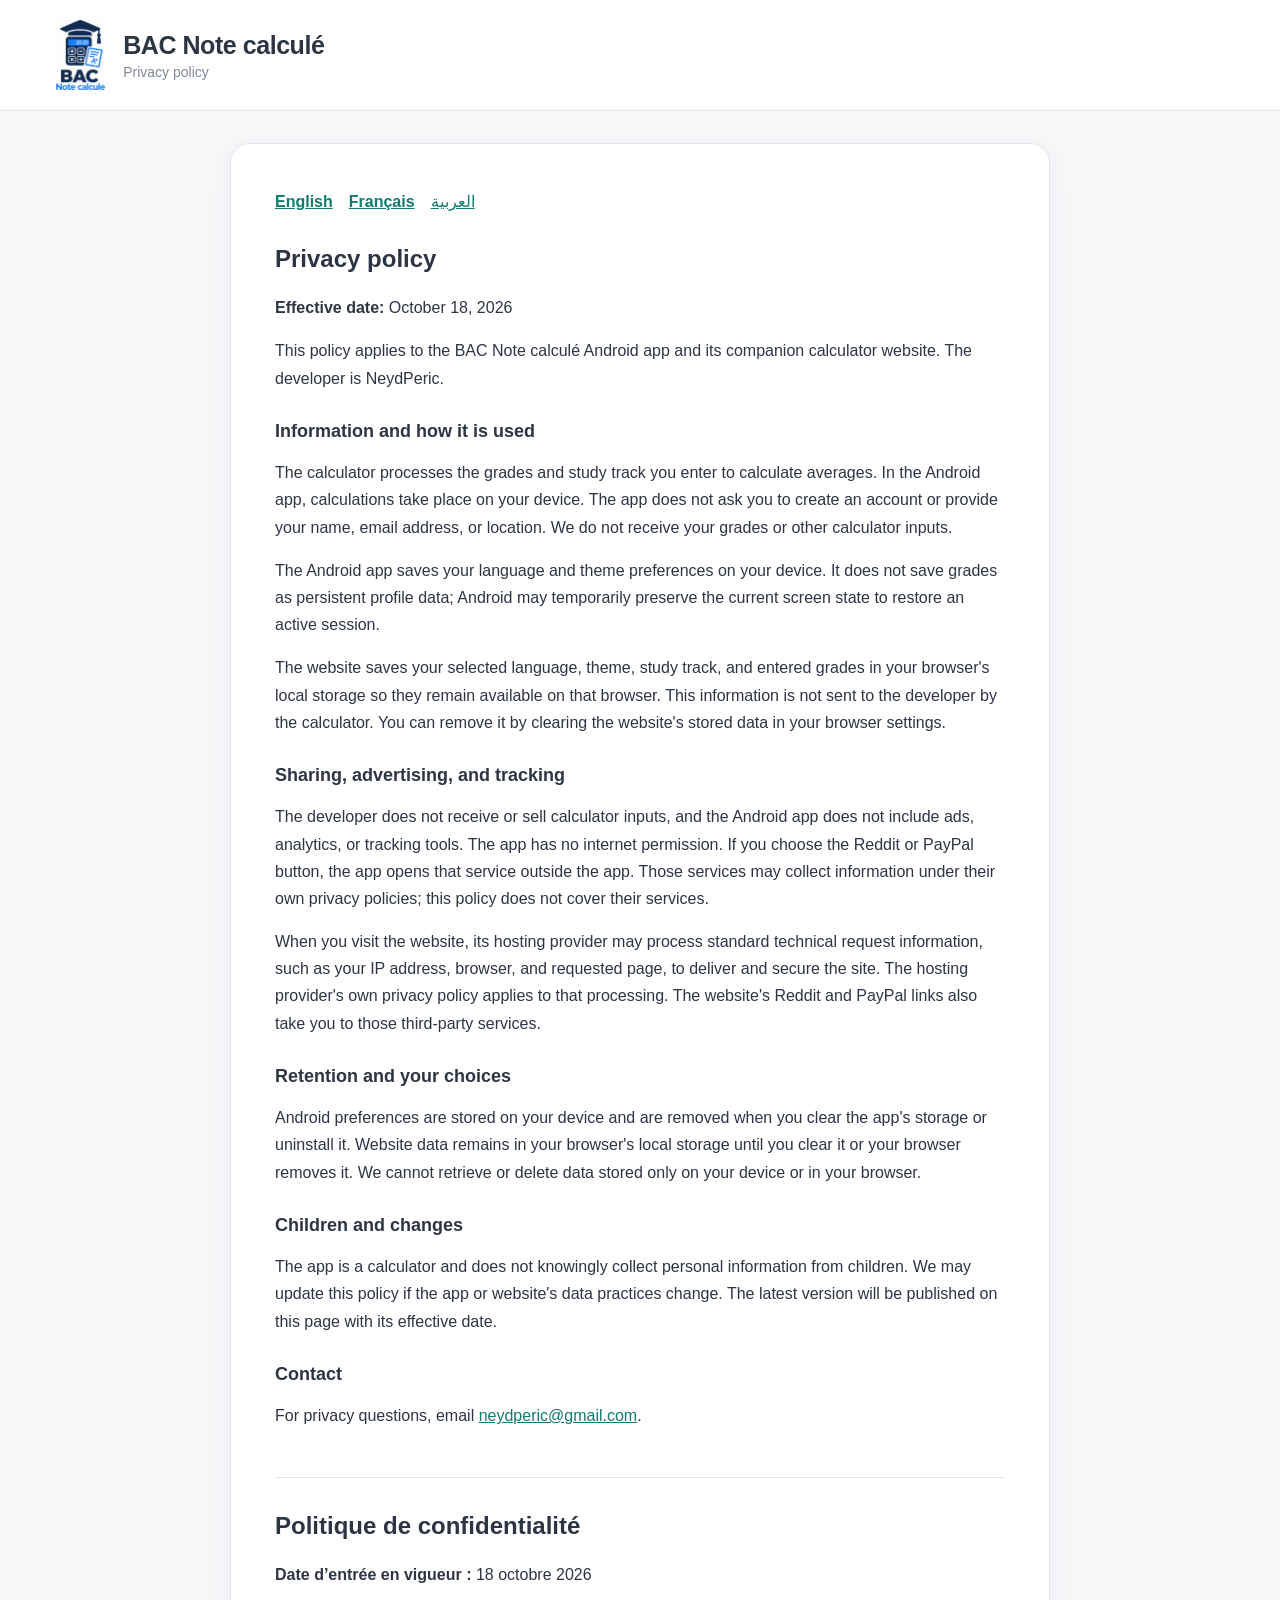
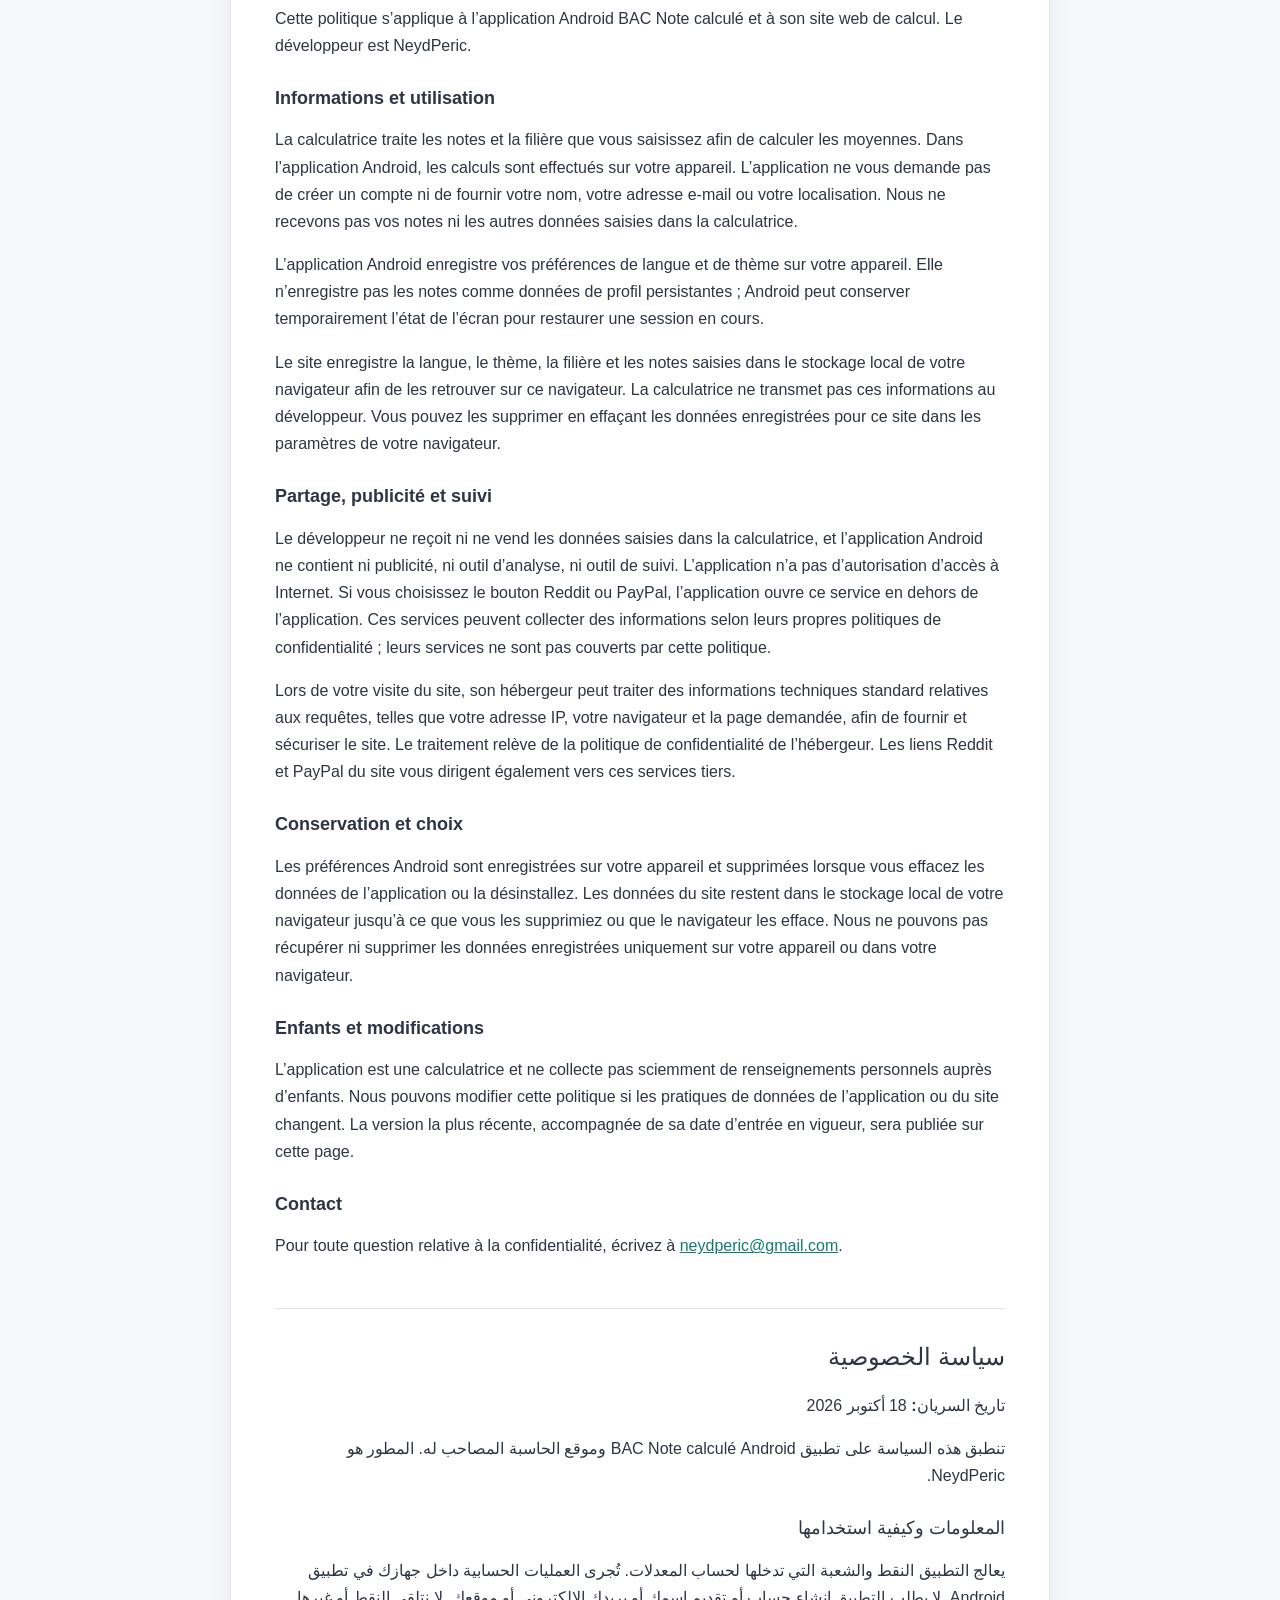
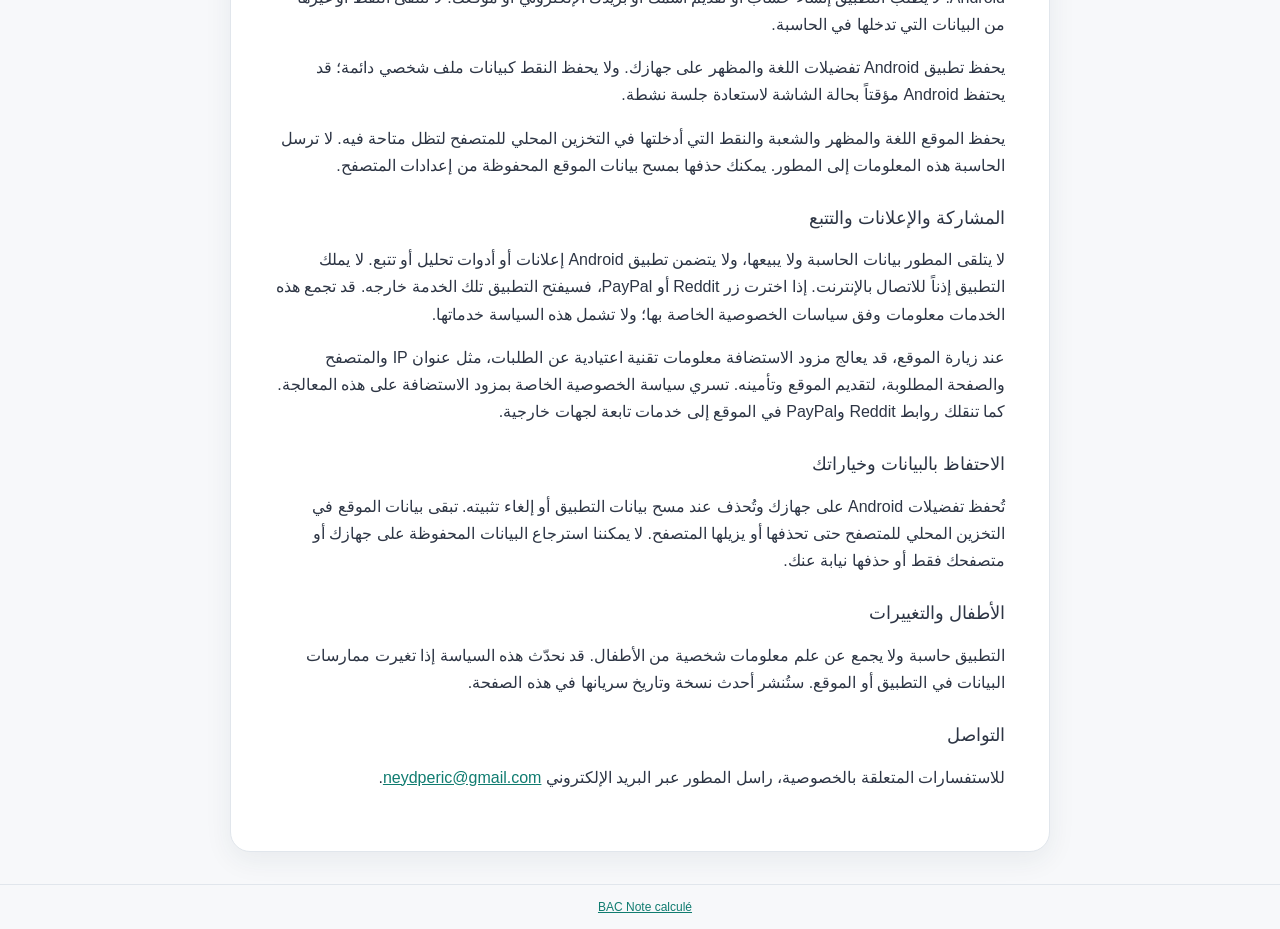
==== website/privacy-policy.html @ 1d5cf201 "Add multilingual privacy policy page" ====
<!doctype html>
<html lang="en">
<head>
  <meta charset="utf-8">
  <meta name="viewport" content="width=device-width, initial-scale=1">
  <meta name="theme-color" content="#f7f8fa">
  <meta name="description" content="Privacy policy for BAC Note calculé.">
  <title>Privacy policy — BAC Note calculé</title>
  <link rel="icon" type="image/png" href="assets/bac_logo.png">
  <link rel="stylesheet" href="styles.css">
</head>
<body>
  <div class="app-shell">
    <header class="topbar">
      <a class="brand" href="./" aria-label="BAC Note calculé — home">
        <img class="brand-logo" src="assets/bac_logo.png" alt="">
        <span class="brand-copy">
          <span class="brand-title">BAC Note calculé</span>
          <span class="brand-subtitle">Privacy policy</span>
        </span>
      </a>
    </header>

    <main class="privacy-content">
      <nav class="privacy-languages" aria-label="Languages">
        <a href="#english">English</a>
        <a href="#francais">Français</a>
        <a href="#arabic" lang="ar">العربية</a>
      </nav>

      <article id="english" lang="en">
        <h1>Privacy policy</h1>
        <p><strong>Effective date:</strong> October 18, 2026</p>
        <p>This policy applies to the BAC Note calculé Android app and its companion calculator website. The developer is NeydPeric.</p>

        <h2>Information and how it is used</h2>
        <p>The calculator processes the grades and study track you enter to calculate averages. In the Android app, calculations take place on your device. The app does not ask you to create an account or provide your name, email address, or location. We do not receive your grades or other calculator inputs.</p>
        <p>The Android app saves your language and theme preferences on your device. It does not save grades as persistent profile data; Android may temporarily preserve the current screen state to restore an active session.</p>
        <p>The website saves your selected language, theme, study track, and entered grades in your browser's local storage so they remain available on that browser. This information is not sent to the developer by the calculator. You can remove it by clearing the website's stored data in your browser settings.</p>

        <h2>Sharing, advertising, and tracking</h2>
        <p>The developer does not receive or sell calculator inputs, and the Android app does not include ads, analytics, or tracking tools. The app has no internet permission. If you choose the Reddit or PayPal button, the app opens that service outside the app. Those services may collect information under their own privacy policies; this policy does not cover their services.</p>
        <p>When you visit the website, its hosting provider may process standard technical request information, such as your IP address, browser, and requested page, to deliver and secure the site. The hosting provider's own privacy policy applies to that processing. The website's Reddit and PayPal links also take you to those third-party services.</p>

        <h2>Retention and your choices</h2>
        <p>Android preferences are stored on your device and are removed when you clear the app's storage or uninstall it. Website data remains in your browser's local storage until you clear it or your browser removes it. We cannot retrieve or delete data stored only on your device or in your browser.</p>

        <h2>Children and changes</h2>
        <p>The app is a calculator and does not knowingly collect personal information from children. We may update this policy if the app or website's data practices change. The latest version will be published on this page with its effective date.</p>

        <h2>Contact</h2>
        <p>For privacy questions, email <a href="mailto:neydperic@gmail.com">neydperic@gmail.com</a>.</p>
      </article>

      <article id="francais" lang="fr">
        <h1>Politique de confidentialité</h1>
        <p><strong>Date d’entrée en vigueur :</strong> 18 octobre 2026</p>
        <p>Cette politique s’applique à l’application Android BAC Note calculé et à son site web de calcul. Le développeur est NeydPeric.</p>

        <h2>Informations et utilisation</h2>
        <p>La calculatrice traite les notes et la filière que vous saisissez afin de calculer les moyennes. Dans l’application Android, les calculs sont effectués sur votre appareil. L’application ne vous demande pas de créer un compte ni de fournir votre nom, votre adresse e-mail ou votre localisation. Nous ne recevons pas vos notes ni les autres données saisies dans la calculatrice.</p>
        <p>L’application Android enregistre vos préférences de langue et de thème sur votre appareil. Elle n’enregistre pas les notes comme données de profil persistantes ; Android peut conserver temporairement l’état de l’écran pour restaurer une session en cours.</p>
        <p>Le site enregistre la langue, le thème, la filière et les notes saisies dans le stockage local de votre navigateur afin de les retrouver sur ce navigateur. La calculatrice ne transmet pas ces informations au développeur. Vous pouvez les supprimer en effaçant les données enregistrées pour ce site dans les paramètres de votre navigateur.</p>

        <h2>Partage, publicité et suivi</h2>
        <p>Le développeur ne reçoit ni ne vend les données saisies dans la calculatrice, et l’application Android ne contient ni publicité, ni outil d’analyse, ni outil de suivi. L’application n’a pas d’autorisation d’accès à Internet. Si vous choisissez le bouton Reddit ou PayPal, l’application ouvre ce service en dehors de l’application. Ces services peuvent collecter des informations selon leurs propres politiques de confidentialité ; leurs services ne sont pas couverts par cette politique.</p>
        <p>Lors de votre visite du site, son hébergeur peut traiter des informations techniques standard relatives aux requêtes, telles que votre adresse IP, votre navigateur et la page demandée, afin de fournir et sécuriser le site. Le traitement relève de la politique de confidentialité de l’hébergeur. Les liens Reddit et PayPal du site vous dirigent également vers ces services tiers.</p>

        <h2>Conservation et choix</h2>
        <p>Les préférences Android sont enregistrées sur votre appareil et supprimées lorsque vous effacez les données de l’application ou la désinstallez. Les données du site restent dans le stockage local de votre navigateur jusqu’à ce que vous les supprimiez ou que le navigateur les efface. Nous ne pouvons pas récupérer ni supprimer les données enregistrées uniquement sur votre appareil ou dans votre navigateur.</p>

        <h2>Enfants et modifications</h2>
        <p>L’application est une calculatrice et ne collecte pas sciemment de renseignements personnels auprès d’enfants. Nous pouvons modifier cette politique si les pratiques de données de l’application ou du site changent. La version la plus récente, accompagnée de sa date d’entrée en vigueur, sera publiée sur cette page.</p>

        <h2>Contact</h2>
        <p>Pour toute question relative à la confidentialité, écrivez à <a href="mailto:neydperic@gmail.com">neydperic@gmail.com</a>.</p>
      </article>

      <article id="arabic" lang="ar" dir="rtl">
        <h1>سياسة الخصوصية</h1>
        <p><strong>تاريخ السريان:</strong> 18 أكتوبر 2026</p>
        <p>تنطبق هذه السياسة على تطبيق Android ‏BAC Note calculé وموقع الحاسبة المصاحب له. المطور هو NeydPeric.</p>

        <h2>المعلومات وكيفية استخدامها</h2>
        <p>يعالج التطبيق النقط والشعبة التي تدخلها لحساب المعدلات. تُجرى العمليات الحسابية داخل جهازك في تطبيق Android. لا يطلب التطبيق إنشاء حساب أو تقديم اسمك أو بريدك الإلكتروني أو موقعك. لا نتلقى النقط أو غيرها من البيانات التي تدخلها في الحاسبة.</p>
        <p>يحفظ تطبيق Android تفضيلات اللغة والمظهر على جهازك. ولا يحفظ النقط كبيانات ملف شخصي دائمة؛ قد يحتفظ Android مؤقتاً بحالة الشاشة لاستعادة جلسة نشطة.</p>
        <p>يحفظ الموقع اللغة والمظهر والشعبة والنقط التي أدخلتها في التخزين المحلي للمتصفح لتظل متاحة فيه. لا ترسل الحاسبة هذه المعلومات إلى المطور. يمكنك حذفها بمسح بيانات الموقع المحفوظة من إعدادات المتصفح.</p>

        <h2>المشاركة والإعلانات والتتبع</h2>
        <p>لا يتلقى المطور بيانات الحاسبة ولا يبيعها، ولا يتضمن تطبيق Android إعلانات أو أدوات تحليل أو تتبع. لا يملك التطبيق إذناً للاتصال بالإنترنت. إذا اخترت زر Reddit أو PayPal، فسيفتح التطبيق تلك الخدمة خارجه. قد تجمع هذه الخدمات معلومات وفق سياسات الخصوصية الخاصة بها؛ ولا تشمل هذه السياسة خدماتها.</p>
        <p>عند زيارة الموقع، قد يعالج مزود الاستضافة معلومات تقنية اعتيادية عن الطلبات، مثل عنوان IP والمتصفح والصفحة المطلوبة، لتقديم الموقع وتأمينه. تسري سياسة الخصوصية الخاصة بمزود الاستضافة على هذه المعالجة. كما تنقلك روابط Reddit وPayPal في الموقع إلى خدمات تابعة لجهات خارجية.</p>

        <h2>الاحتفاظ بالبيانات وخياراتك</h2>
        <p>تُحفظ تفضيلات Android على جهازك وتُحذف عند مسح بيانات التطبيق أو إلغاء تثبيته. تبقى بيانات الموقع في التخزين المحلي للمتصفح حتى تحذفها أو يزيلها المتصفح. لا يمكننا استرجاع البيانات المحفوظة على جهازك أو متصفحك فقط أو حذفها نيابة عنك.</p>

        <h2>الأطفال والتغييرات</h2>
        <p>التطبيق حاسبة ولا يجمع عن علم معلومات شخصية من الأطفال. قد نحدّث هذه السياسة إذا تغيرت ممارسات البيانات في التطبيق أو الموقع. ستُنشر أحدث نسخة وتاريخ سريانها في هذه الصفحة.</p>

        <h2>التواصل</h2>
        <p>للاستفسارات المتعلقة بالخصوصية، راسل المطور عبر البريد الإلكتروني <a href="mailto:neydperic@gmail.com">neydperic@gmail.com</a>.</p>
      </article>
    </main>

    <footer class="site-footer">
      <a href="./">BAC Note calculé</a>
    </footer>
  </div>
</body>
</html>
---- website/styles.css ----
:root {
  color-scheme: light;
  font-family: "Segoe UI", Roboto, "Noto Sans Arabic", Arial, sans-serif;
  font-synthesis: none;
  text-rendering: optimizeLegibility;
  --page: #f7f8fa;
  --surface: #fff;
  --input: #f9fafc;
  --text: #2d3544;
  --muted: #7e8796;
  --teal: #159180;
  --teal-strong: #107c70;
  --border: #e1e6ec;
  --chip: #f1f3f6;
  --tab: #ebeff3;
  --green-soft: #e8f7f4;
  --blue-soft: #eef8ff;
  --coral: #d34235;
  --coral-soft: #fff4f1;
  --reddit: #ff4500;
  --paypal: #0070ba;
  --shadow: 0 8px 28px rgb(29 51 71 / 7%);
}

:root[data-theme="dark"] {
  color-scheme: dark;
  --page: #111820;
  --surface: #1b2631;
  --input: #17212b;
  --text: #e8eef4;
  --muted: #a0afbe;
  --teal: #35c9af;
  --teal-strong: #41d6bb;
  --border: #34424f;
  --chip: #24313e;
  --tab: #1f2b37;
  --green-soft: #193a35;
  --blue-soft: #1d3443;
  --coral: #ff8076;
  --coral-soft: #412b2a;
  --shadow: 0 10px 34px rgb(0 0 0 / 16%);
}

* { box-sizing: border-box; }

body {
  min-width: 320px;
  margin: 0;
  background: var(--page);
  color: var(--text);
  transition: background-color 180ms ease, color 180ms ease;
}

button, input, select { font: inherit; }
button, select { color: inherit; }
button { cursor: pointer; }
[hidden] { display: none !important; }

.app-shell { min-height: 100vh; display: flex; flex-direction: column; }

.privacy-content {
  width: min(100% - 32px, 820px);
  margin: 32px auto;
  padding: clamp(20px, 5vw, 44px);
  border: 1px solid var(--border);
  border-radius: 20px;
  background: var(--surface);
  box-shadow: var(--shadow);
  line-height: 1.7;
}

.privacy-content article + article {
  margin-top: 48px;
  padding-top: 32px;
  border-top: 1px solid var(--border);
}

.privacy-content h1, .privacy-content h2 { line-height: 1.3; }
.privacy-content h1 { margin-top: 0; }
.privacy-content h2 { margin-top: 28px; font-size: 18px; }
.privacy-content p { color: var(--text); }
.privacy-content a { color: var(--teal-strong); }
.privacy-languages { display: flex; flex-wrap: wrap; gap: 16px; margin-bottom: 28px; }
.privacy-languages a { font-weight: 700; }

.topbar {
  display: flex;
  align-items: center;
  justify-content: space-between;
  gap: 24px;
  padding: 20px clamp(20px, 4vw, 64px);
  border-bottom: 1px solid var(--border);
  background: var(--surface);
}

.brand {
  display: flex;
  align-items: center;
  gap: 14px;
  min-width: 0;
  color: inherit;
  text-decoration: none;
}

.brand-logo { width: 58px; height: 70px; object-fit: contain; }
.brand-copy { display: grid; gap: 4px; }
.brand-title { font-size: clamp(19px, 2vw, 25px); font-weight: 750; letter-spacing: -.45px; }
.brand-subtitle { color: var(--muted); font-size: 14px; }

.brand-actions, .header-controls { display: flex; align-items: center; gap: 10px; }
.brand-actions { flex-wrap: wrap; justify-content: flex-end; }

.social-button, .language-button, .theme-button {
  min-height: 46px;
  display: inline-flex;
  align-items: center;
  justify-content: center;
  gap: 8px;
  border: 1px solid var(--border);
  border-radius: 13px;
  font-weight: 700;
  text-decoration: none;
  transition: transform 130ms ease, filter 130ms ease, background-color 180ms ease;
}

.social-button:hover, .language-button:hover, .theme-button:hover { filter: brightness(1.04); transform: translateY(-1px); }
.social-button { padding: 0 17px; color: white; }
.reddit-button { border-color: transparent; background: var(--reddit); }
.reddit-button img { width: 22px; height: 22px; object-fit: contain; }
.paypal-button { border-color: transparent; background: var(--paypal); }
.paypal-mark { width: 22px; height: 22px; }
.header-controls { gap: 8px; }

.language-wrap { position: relative; }
.language-button, .theme-button {
  min-width: 52px;
  padding: 0 12px;
  background: var(--surface);
  color: var(--text);
}
.flag { width: 24px; height: 16px; display: inline-flex; flex: 0 0 auto; }
.flag svg { width: 100%; height: 100%; display: block; }
.language-button { min-width: 104px; }
.chevron { color: var(--muted); font-size: 13px; }
.theme-button { width: 48px; font-size: 20px; }

.language-menu {
  position: absolute;
  z-index: 5;
  top: calc(100% + 7px);
  right: 0;
  width: 178px;
  padding: 5px;
  border: 1px solid var(--border);
  border-radius: 12px;
  background: var(--surface);
  box-shadow: var(--shadow);
}

.language-menu button {
  width: 100%;
  display: flex;
  align-items: center;
  gap: 10px;
  padding: 10px;
  border: 0;
  border-radius: 8px;
  background: transparent;
  color: var(--text);
  text-align: start;
}
.language-menu button:hover, .language-menu button[aria-checked="true"] { background: var(--green-soft); }

.main-content { width: min(1280px, 100%); margin: 0 auto; padding: 24px clamp(16px, 4vw, 40px) 36px; flex: 1; }

.page-tabs {
  display: grid;
  grid-template-columns: repeat(2, 1fr);
  gap: 5px;
  margin-bottom: 20px;
  padding: 5px;
  border-radius: 16px;
  background: var(--tab);
}
.page-tab {
  min-width: 0;
  min-height: 50px;
  padding-inline: 6px;
  border: 0;
  border-radius: 12px;
  background: transparent;
  color: var(--muted);
  font-weight: 750;
  transition: background-color 160ms ease, color 160ms ease, box-shadow 160ms ease;
}
.page-tab.is-active { background: var(--surface); color: var(--teal); box-shadow: 0 2px 8px rgb(28 47 63 / 5%); }

.calculator-page { animation: page-in 180ms ease both; }
.track-card {
  display: grid;
  grid-template-columns: 1fr minmax(260px, 390px);
  align-items: center;
  gap: 20px;
  margin-bottom: 16px;
}

.card {
  padding: 20px;
  border: 1px solid var(--border);
  border-radius: 20px;
  background: var(--surface);
  box-shadow: var(--shadow);
}
.section-title { display: block; margin: 0; color: var(--teal); font-size: 15px; font-weight: 800; }
.card-hint { margin: 6px 0 13px; color: var(--muted); font-size: 13px; }

select {
  width: 100%;
  min-height: 48px;
  padding: 0 14px;
  border: 1px solid var(--border);
  border-radius: 12px;
  outline-color: var(--teal);
  background: var(--input);
  color: var(--text);
}
option { background: var(--surface); color: var(--text); }

.national-layout { display: grid; grid-template-columns: minmax(0, 1.08fr) minmax(320px, .92fr); align-items: start; gap: 16px; }
.entry-column, .result-column { display: grid; gap: 16px; }
.grade-list { display: grid; gap: 10px; margin: 14px 0; }
.grade-row {
  min-height: 49px;
  display: grid;
  grid-template-columns: minmax(0, 1fr) minmax(95px, 130px);
  align-items: center;
  gap: 12px;
  color: var(--text);
  font-size: 14px;
}
.grade-coefficient {
  justify-self: end;
  padding: 6px 10px;
  border-radius: 9px;
  background: var(--chip);
  color: var(--muted);
  font-size: 13px;
  font-weight: 700;
}
.grade-row.has-coefficient { grid-template-columns: minmax(0, 1fr) 42px 95px; }
.grade-row.has-coefficient .grade-input { grid-column: 3; grid-row: 1; }
.grade-row.has-coefficient .grade-coefficient { grid-column: 2; grid-row: 1; }
.grade-input {
  width: 100%;
  min-width: 0;
  height: 46px;
  padding: 0 10px;
  border: 1px solid var(--border);
  border-radius: 12px;
  outline: none;
  background: var(--input);
  color: var(--text);
  text-align: center;
  font-size: 17px;
  transition: border-color 140ms ease, box-shadow 140ms ease;
}
.grade-input::placeholder { color: var(--muted); opacity: 1; }
.grade-input:focus { border-color: var(--teal); box-shadow: 0 0 0 3px color-mix(in srgb, var(--teal) 18%, transparent); }
.grade-input[aria-invalid="true"] { border-color: var(--coral); }

.secondary-button, .primary-button {
  min-height: 48px;
  padding: 10px 16px;
  border: 1px solid var(--border);
  border-radius: 12px;
  font-weight: 750;
  transition: transform 120ms ease, filter 120ms ease, background-color 180ms ease;
}
.secondary-button { background: var(--surface); color: var(--teal); }
.primary-button { border-color: transparent; background: var(--teal); color: white; }
.secondary-button:hover, .primary-button:hover { filter: brightness(1.04); transform: translateY(-1px); }
.full-width { width: 100%; }
.inline-average { margin: 12px 0 0; color: var(--teal); font-size: 14px; font-weight: 750; text-align: center; }
.result-card { position: sticky; top: 18px; }
.score-grid { display: grid; grid-template-columns: repeat(3, minmax(0, 1fr)); gap: 8px; }
.score-item { min-width: 0; display: grid; justify-items: center; gap: 9px; text-align: center; }
.score-label { min-height: 30px; display: flex; align-items: end; color: var(--muted); font-size: 10px; font-weight: 800; line-height: 1.35; }
.score-item strong { color: var(--teal); font-size: clamp(14px, 1.5vw, 20px); font-variant-numeric: tabular-nums; }
.score-item:first-child strong { color: var(--coral); }
.result-status { min-height: 40px; display: grid; place-items: center; margin: 15px 0; padding: 10px; border-radius: 12px; background: var(--green-soft); color: var(--teal); font-size: 13px; font-weight: 750; text-align: center; }
.formula-note { margin: 12px 4px 0; color: var(--muted); font-size: 12px; text-align: center; line-height: 1.6; }
.regional-card { max-width: 790px; margin: 0 auto; }
.site-footer { padding: 15px 24px; border-top: 1px solid var(--border); color: var(--muted); font-size: 12px; text-align: center; }
.site-footer a { display: inline-block; margin-inline-start: 10px; color: var(--teal-strong); }

.result-dialog {
  width: min(430px, calc(100% - 32px));
  position: fixed;
  inset: 0;
  overflow: visible;
  padding: 28px 24px 26px;
  border: 1px solid var(--border);
  border-radius: 24px;
  background: var(--surface);
  color: var(--text);
  box-shadow: 0 24px 90px rgb(0 0 0 / 30%);
  text-align: center;
}
.result-dialog::backdrop { background: rgb(9 18 27 / 54%); backdrop-filter: blur(3px); }
.result-dialog[open] { animation: dialog-in 340ms cubic-bezier(.2, .8, .2, 1) both; }
.dialog-close { position: absolute; top: 12px; right: 14px; width: 34px; height: 34px; border: 0; border-radius: 50%; background: var(--chip); color: var(--muted); font-size: 23px; line-height: 1; }
.dialog-eyebrow { margin: 0 0 20px; color: var(--muted); font-weight: 700; }
.score-ring {
  --progress: 0deg;
  width: 178px;
  aspect-ratio: 1;
  display: grid;
  place-items: center;
  margin: 0 auto 17px;
  border-radius: 50%;
  background: conic-gradient(from -90deg, var(--ring-color, var(--teal)) var(--progress), var(--chip) var(--progress));
  transition: background 80ms linear;
}
.ring-content { width: 148px; aspect-ratio: 1; display: grid; place-content: center; gap: 2px; border-radius: 50%; background: var(--surface); }
.ring-content strong { font-size: 39px; font-variant-numeric: tabular-nums; }
.ring-content span { color: var(--muted); font-size: 13px; }
.grade-mention { display: inline-flex; min-height: 30px; align-items: center; padding: 4px 15px; border-radius: 20px; background: var(--teal); color: white; font-size: 13px; font-weight: 800; }
.result-dialog.is-fail .grade-mention { background: var(--coral); }
.dialog-feedback { margin: 14px 0 5px; font-size: 24px; }
.dialog-encouragement { margin: 0; color: var(--muted); font-size: 14px; line-height: 1.5; }
.toast { position: fixed; z-index: 10; right: 20px; bottom: 20px; max-width: min(420px, calc(100% - 40px)); padding: 13px 17px; border: 1px solid var(--border); border-radius: 13px; background: var(--surface); color: var(--text); box-shadow: var(--shadow); animation: page-in 160ms ease both; }

[dir="rtl"] .brand { direction: ltr; }
[dir="rtl"] .brand-copy { direction: rtl; text-align: right; }
[dir="rtl"] .brand-actions, [dir="rtl"] .header-controls { direction: ltr; }
[dir="rtl"] .language-menu { right: auto; left: 0; }
[dir="rtl"] .grade-row, [dir="rtl"] .track-card { direction: rtl; }
[dir="rtl"] .grade-row.has-coefficient .grade-coefficient { grid-column: 2; }
[dir="rtl"] .grade-row.has-coefficient .grade-input { grid-column: 3; }
[dir="rtl"] .dialog-close { right: auto; left: 14px; }

@keyframes page-in { from { opacity: 0; transform: translateY(5px); } to { opacity: 1; transform: translateY(0); } }
@keyframes dialog-in { from { opacity: 0; transform: scale(.84) translateY(12px); } to { opacity: 1; transform: scale(1) translateY(0); } }

@media (max-width: 820px) {
  .topbar { align-items: flex-start; flex-direction: column; gap: 14px; padding: 14px 18px; }
  .brand { width: 100%; }
  .brand-logo { width: 48px; height: 58px; }
  .brand-actions { width: 100%; justify-content: space-between; }
  .social-button { min-height: 42px; padding-inline: 13px; }
  .header-controls { margin-inline-start: auto; }
  .main-content { padding-top: 16px; }
  .track-card { grid-template-columns: 1fr; gap: 10px; }
  .national-layout { grid-template-columns: 1fr; }
  .result-card { position: static; }
}

@media (max-width: 480px) {
  .topbar { padding-inline: 14px; }
  .brand-title { font-size: 19px; }
  .brand-subtitle { max-width: 220px; font-size: 12px; }
  .brand-actions { gap: 7px; flex-wrap: wrap; }
  .brand-actions .header-controls { flex: 0 0 auto; }
  .social-button { gap: 6px; padding-inline: 9px; font-size: 12px; white-space: nowrap; }
  .reddit-button img, .paypal-mark { width: 19px; height: 19px; }
  .language-button { min-width: 89px; padding-inline: 9px; }
  .language-button .flag { width: 21px; }
  .theme-button { width: 43px; min-width: 43px; }
  .main-content { padding-inline: 12px; }
  .page-tab { min-height: 46px; font-size: 13px; }
  .main-content, .national-layout, .entry-column, .result-column, .card { min-width: 0; }
  .card { padding: 16px; border-radius: 17px; }
  .grade-row { grid-template-columns: minmax(0, 1fr) 88px; gap: 8px; font-size: 12px; }
  .grade-row.has-coefficient { grid-template-columns: minmax(0, 1fr) 35px 82px; }
  .grade-coefficient { padding: 5px 7px; font-size: 12px; }
  .grade-input { height: 44px; font-size: 16px; }
  .score-grid { gap: 2px; }
  .score-label { font-size: 9px; }
  .score-item strong { font-size: 14px; }
  .site-footer { padding: 13px; }
}

@media (max-width: 360px) {
  .brand-actions .header-controls { flex-basis: 100%; justify-content: flex-end; }
  .grade-row.has-coefficient { grid-template-columns: minmax(0, 1fr) 31px 76px; }
  .score-label { font-size: 8px; }
}

@media (prefers-reduced-motion: reduce) {
  *, *::before, *::after { scroll-behavior: auto !important; animation-duration: .01ms !important; animation-iteration-count: 1 !important; transition-duration: .01ms !important; }
}
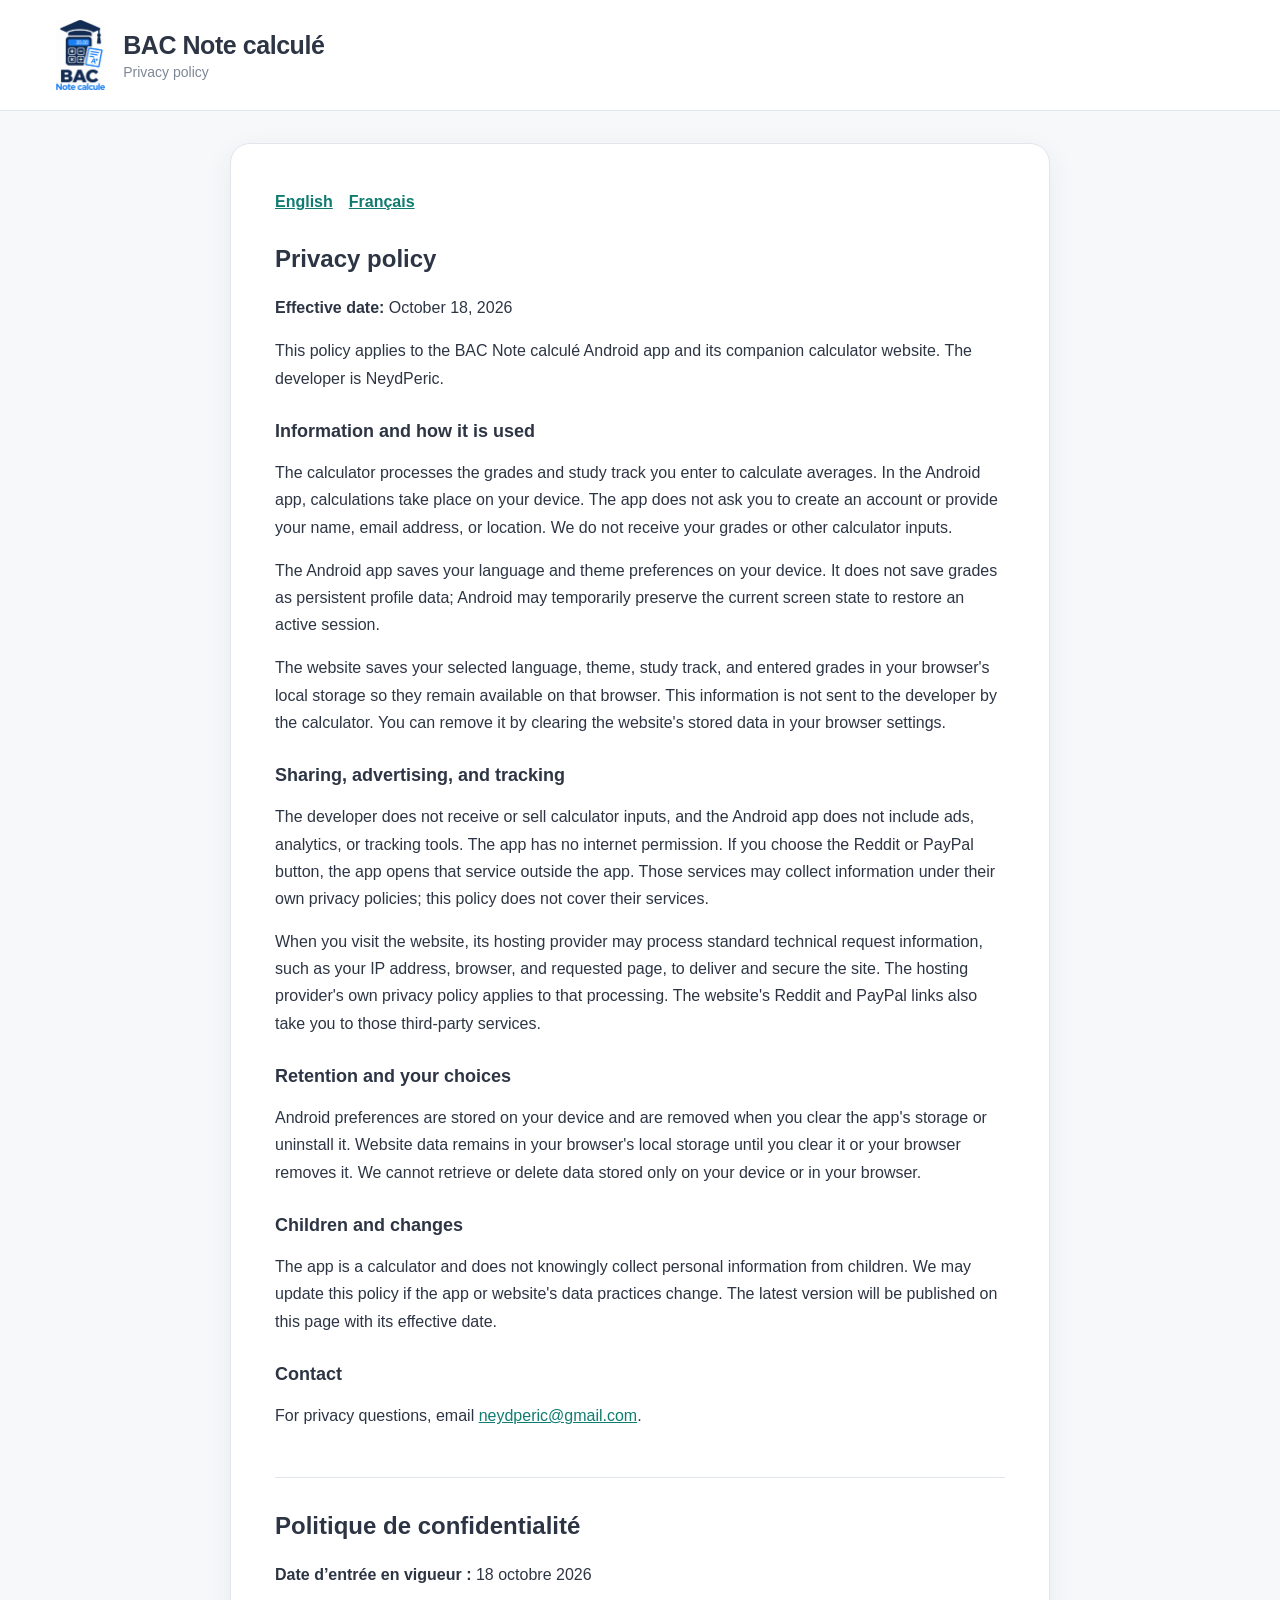
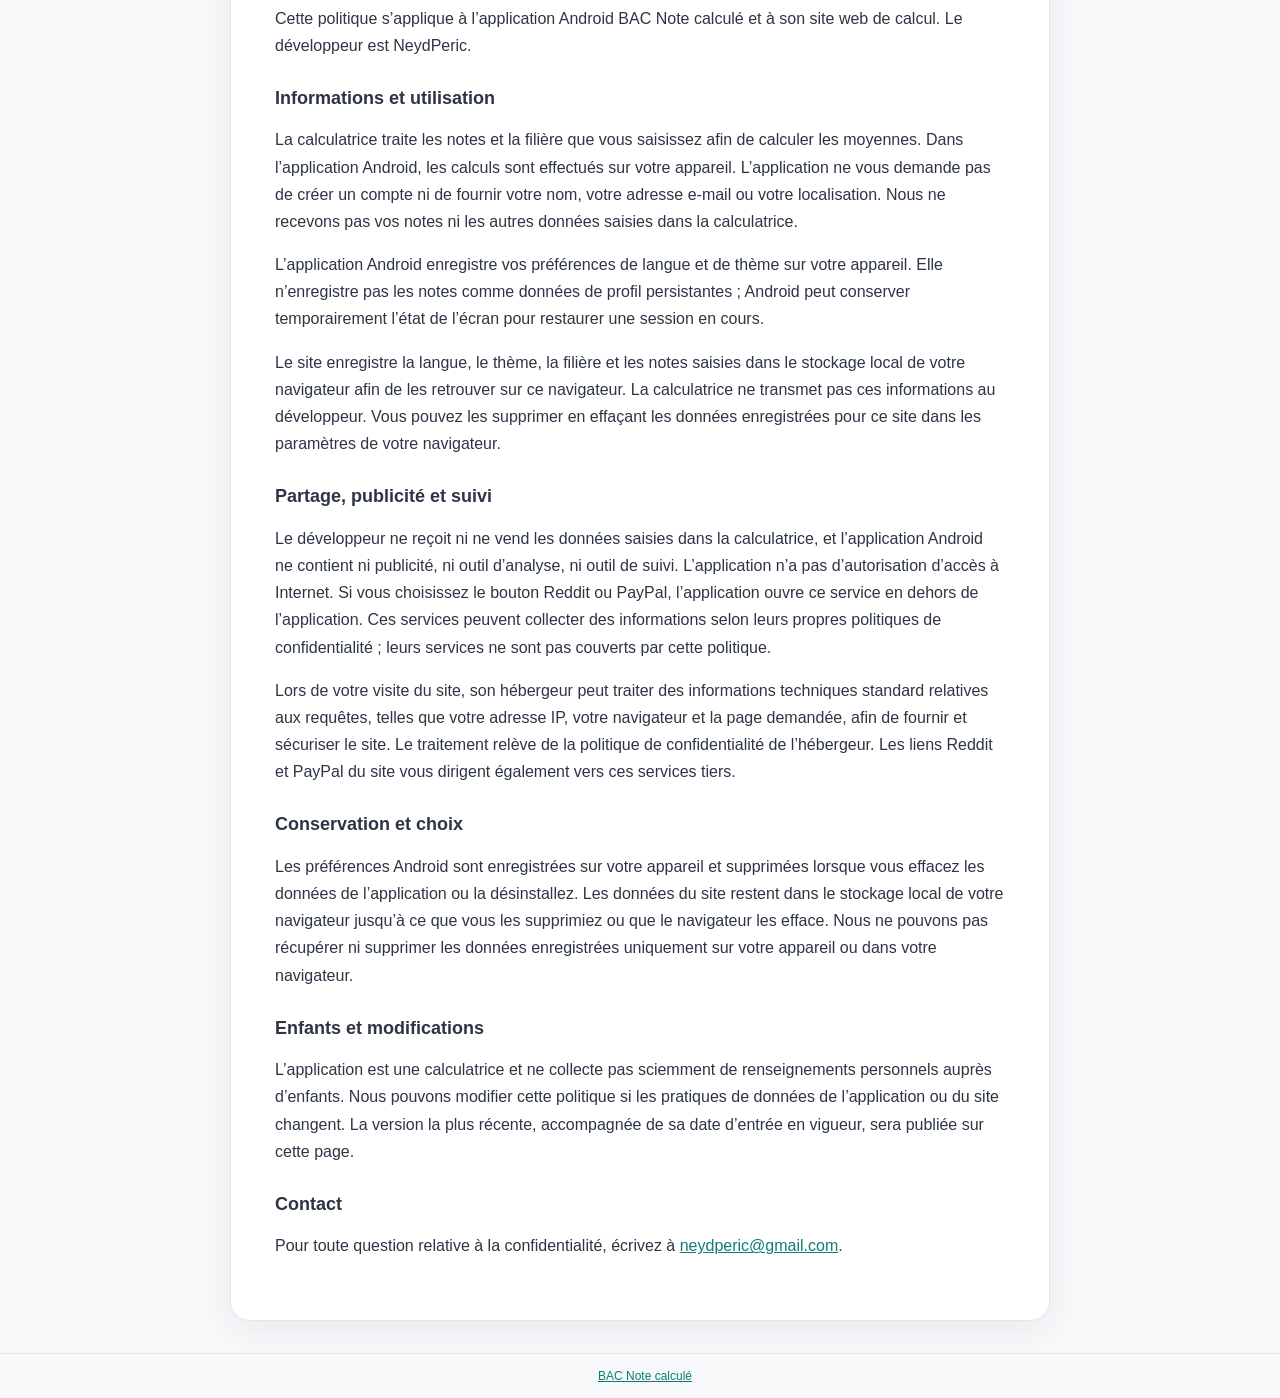
==== commit 6ded53c9: "english and french privacy policy" ====
--- a/website/privacy-policy.html
+++ b/website/privacy-policy.html
@@ -25,7 +25,6 @@
       <nav class="privacy-languages" aria-label="Languages">
         <a href="#english">English</a>
         <a href="#francais">Français</a>
-        <a href="#arabic" lang="ar">العربية</a>
       </nav>
 
       <article id="english" lang="en">
@@ -76,29 +75,6 @@
         <p>Pour toute question relative à la confidentialité, écrivez à <a href="mailto:neydperic@gmail.com">neydperic@gmail.com</a>.</p>
       </article>
 
-      <article id="arabic" lang="ar" dir="rtl">
-        <h1>سياسة الخصوصية</h1>
-        <p><strong>تاريخ السريان:</strong> 18 أكتوبر 2026</p>
-        <p>تنطبق هذه السياسة على تطبيق Android ‏BAC Note calculé وموقع الحاسبة المصاحب له. المطور هو NeydPeric.</p>
-
-        <h2>المعلومات وكيفية استخدامها</h2>
-        <p>يعالج التطبيق النقط والشعبة التي تدخلها لحساب المعدلات. تُجرى العمليات الحسابية داخل جهازك في تطبيق Android. لا يطلب التطبيق إنشاء حساب أو تقديم اسمك أو بريدك الإلكتروني أو موقعك. لا نتلقى النقط أو غيرها من البيانات التي تدخلها في الحاسبة.</p>
-        <p>يحفظ تطبيق Android تفضيلات اللغة والمظهر على جهازك. ولا يحفظ النقط كبيانات ملف شخصي دائمة؛ قد يحتفظ Android مؤقتاً بحالة الشاشة لاستعادة جلسة نشطة.</p>
-        <p>يحفظ الموقع اللغة والمظهر والشعبة والنقط التي أدخلتها في التخزين المحلي للمتصفح لتظل متاحة فيه. لا ترسل الحاسبة هذه المعلومات إلى المطور. يمكنك حذفها بمسح بيانات الموقع المحفوظة من إعدادات المتصفح.</p>
-
-        <h2>المشاركة والإعلانات والتتبع</h2>
-        <p>لا يتلقى المطور بيانات الحاسبة ولا يبيعها، ولا يتضمن تطبيق Android إعلانات أو أدوات تحليل أو تتبع. لا يملك التطبيق إذناً للاتصال بالإنترنت. إذا اخترت زر Reddit أو PayPal، فسيفتح التطبيق تلك الخدمة خارجه. قد تجمع هذه الخدمات معلومات وفق سياسات الخصوصية الخاصة بها؛ ولا تشمل هذه السياسة خدماتها.</p>
-        <p>عند زيارة الموقع، قد يعالج مزود الاستضافة معلومات تقنية اعتيادية عن الطلبات، مثل عنوان IP والمتصفح والصفحة المطلوبة، لتقديم الموقع وتأمينه. تسري سياسة الخصوصية الخاصة بمزود الاستضافة على هذه المعالجة. كما تنقلك روابط Reddit وPayPal في الموقع إلى خدمات تابعة لجهات خارجية.</p>
-
-        <h2>الاحتفاظ بالبيانات وخياراتك</h2>
-        <p>تُحفظ تفضيلات Android على جهازك وتُحذف عند مسح بيانات التطبيق أو إلغاء تثبيته. تبقى بيانات الموقع في التخزين المحلي للمتصفح حتى تحذفها أو يزيلها المتصفح. لا يمكننا استرجاع البيانات المحفوظة على جهازك أو متصفحك فقط أو حذفها نيابة عنك.</p>
-
-        <h2>الأطفال والتغييرات</h2>
-        <p>التطبيق حاسبة ولا يجمع عن علم معلومات شخصية من الأطفال. قد نحدّث هذه السياسة إذا تغيرت ممارسات البيانات في التطبيق أو الموقع. ستُنشر أحدث نسخة وتاريخ سريانها في هذه الصفحة.</p>
-
-        <h2>التواصل</h2>
-        <p>للاستفسارات المتعلقة بالخصوصية، راسل المطور عبر البريد الإلكتروني <a href="mailto:neydperic@gmail.com">neydperic@gmail.com</a>.</p>
-      </article>
     </main>
 
     <footer class="site-footer">
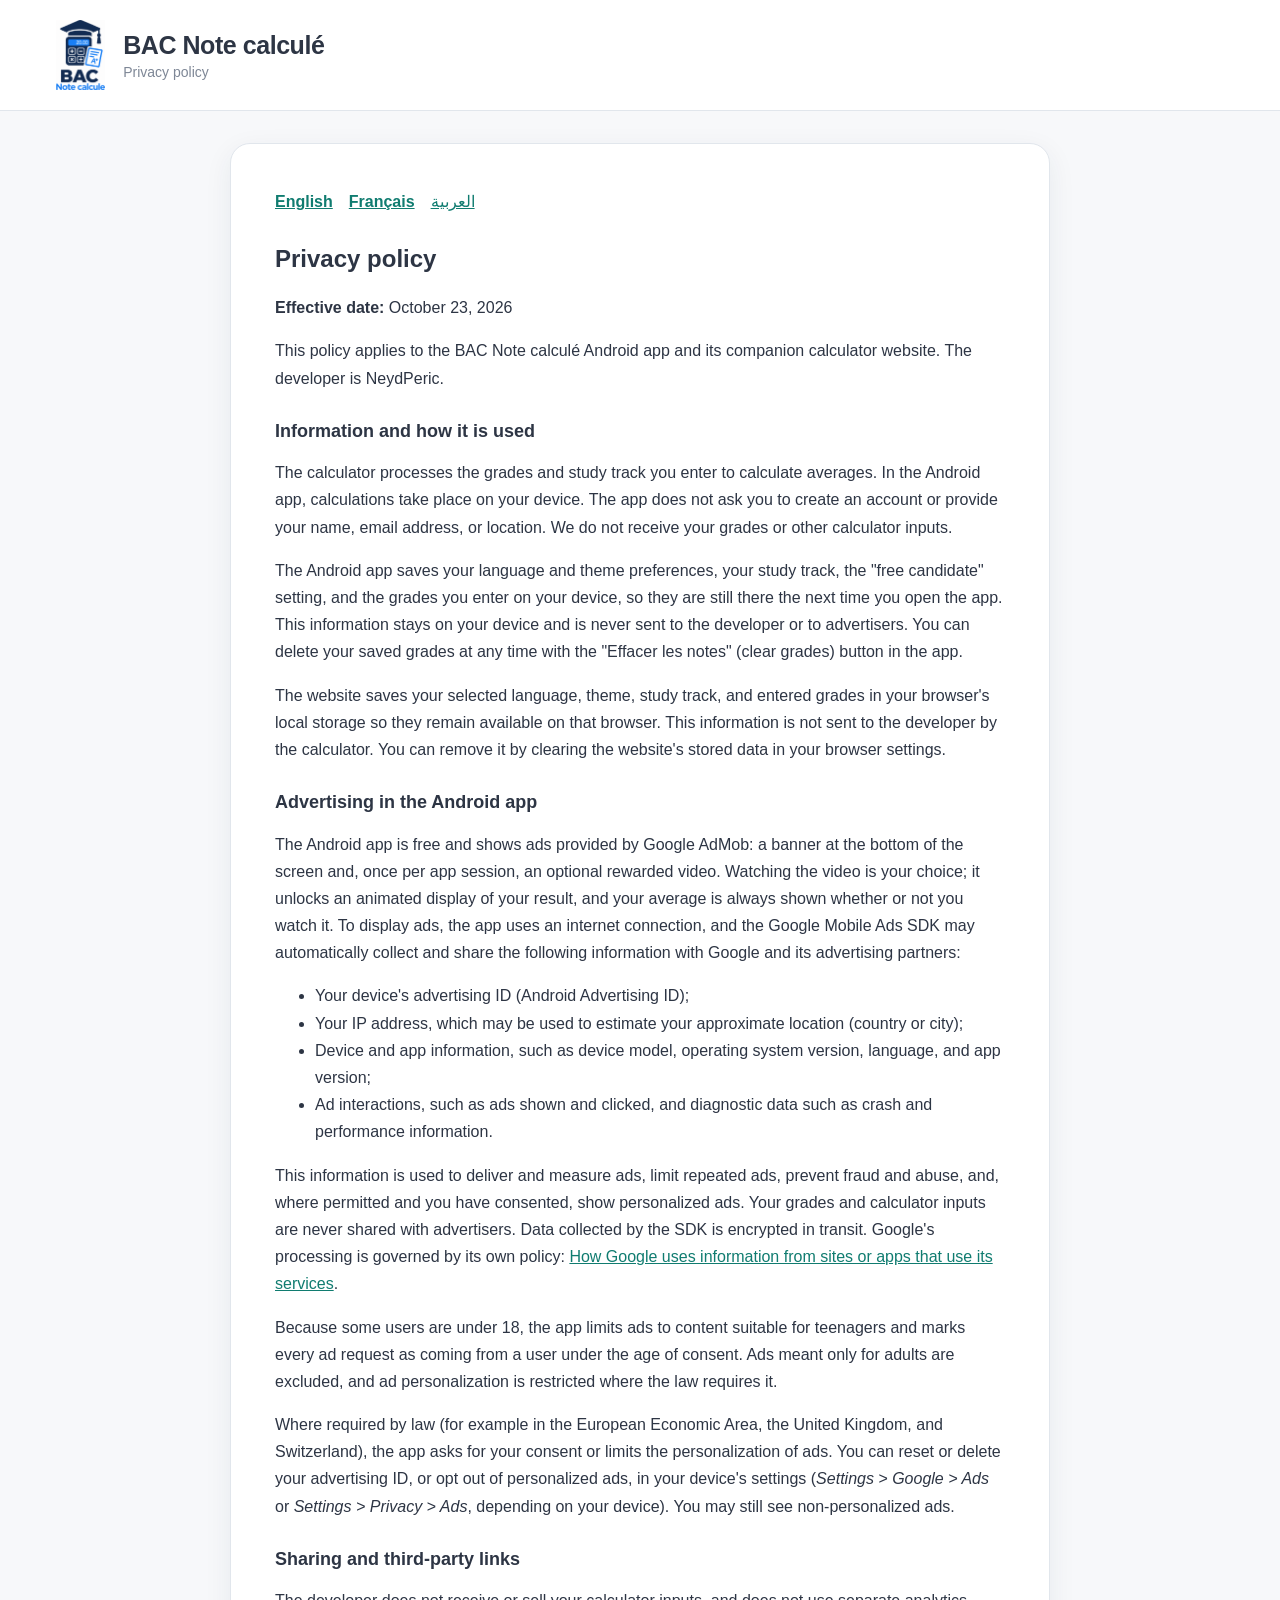
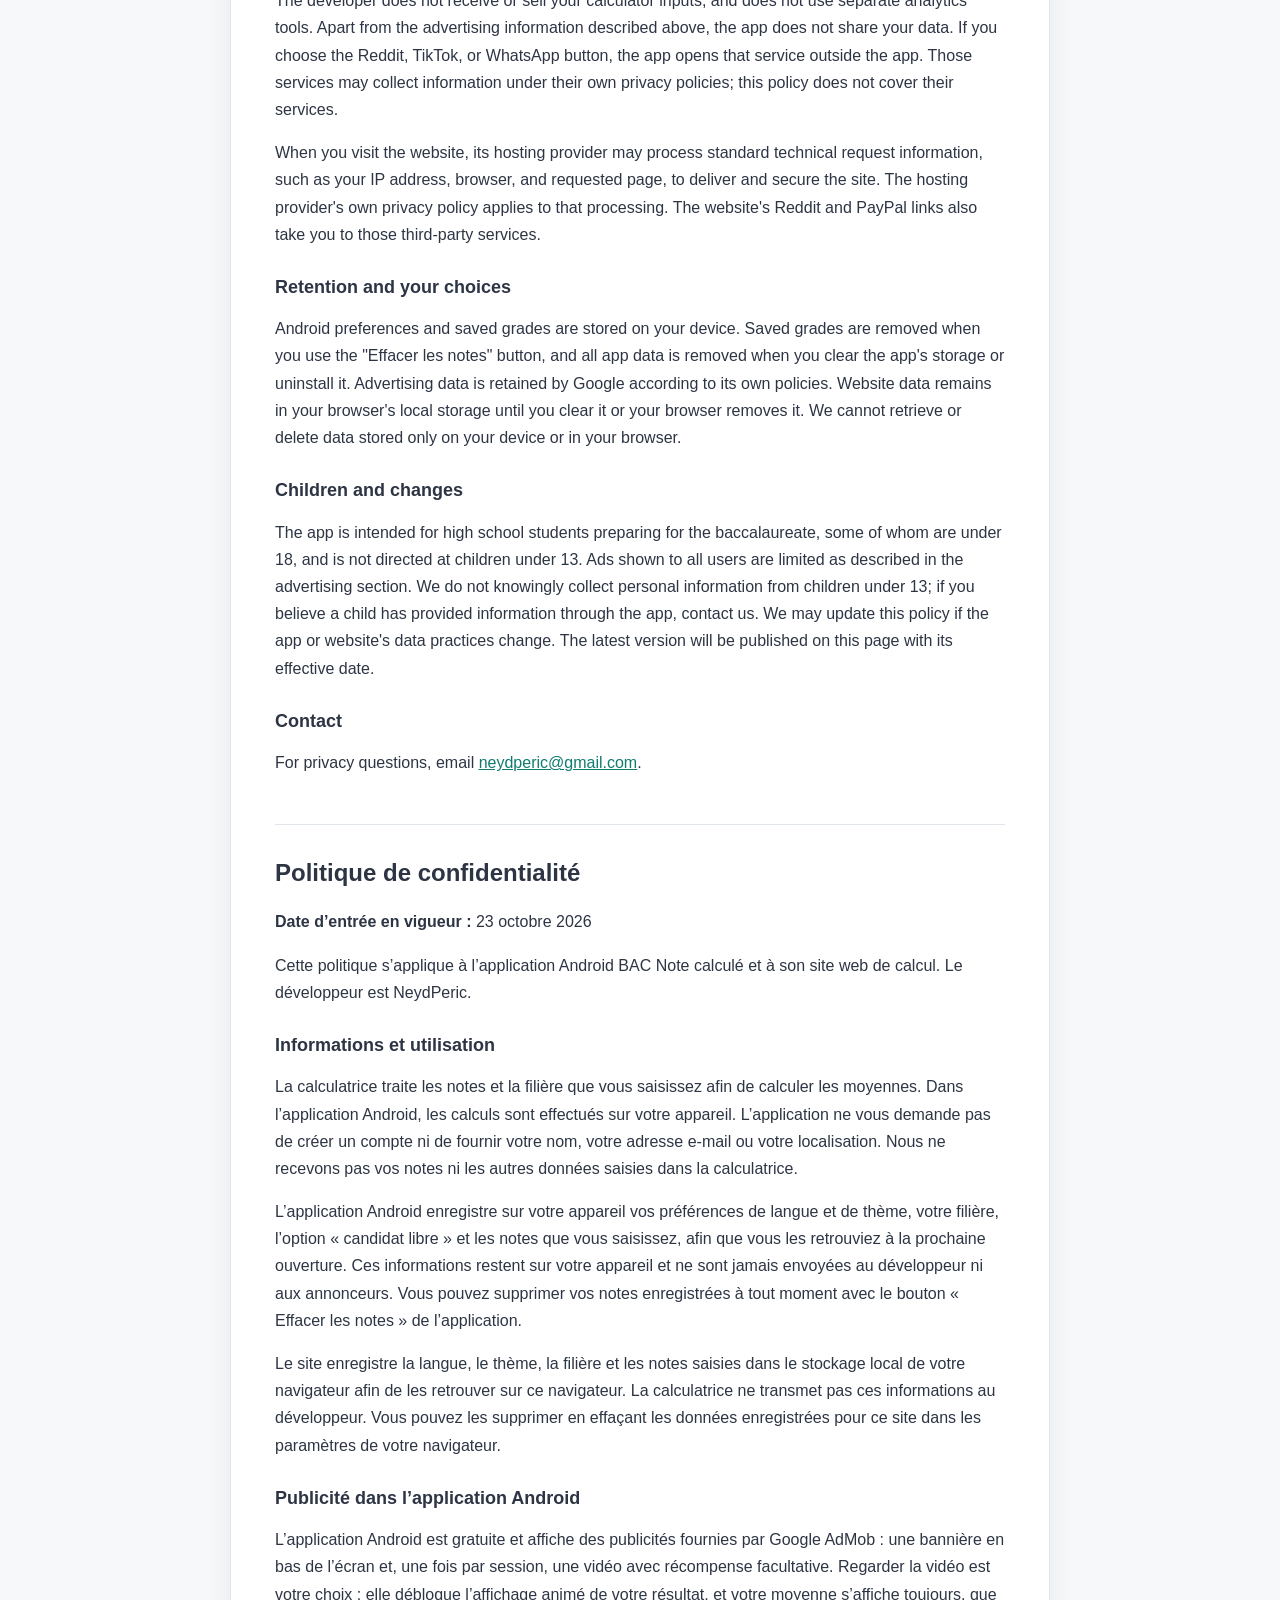
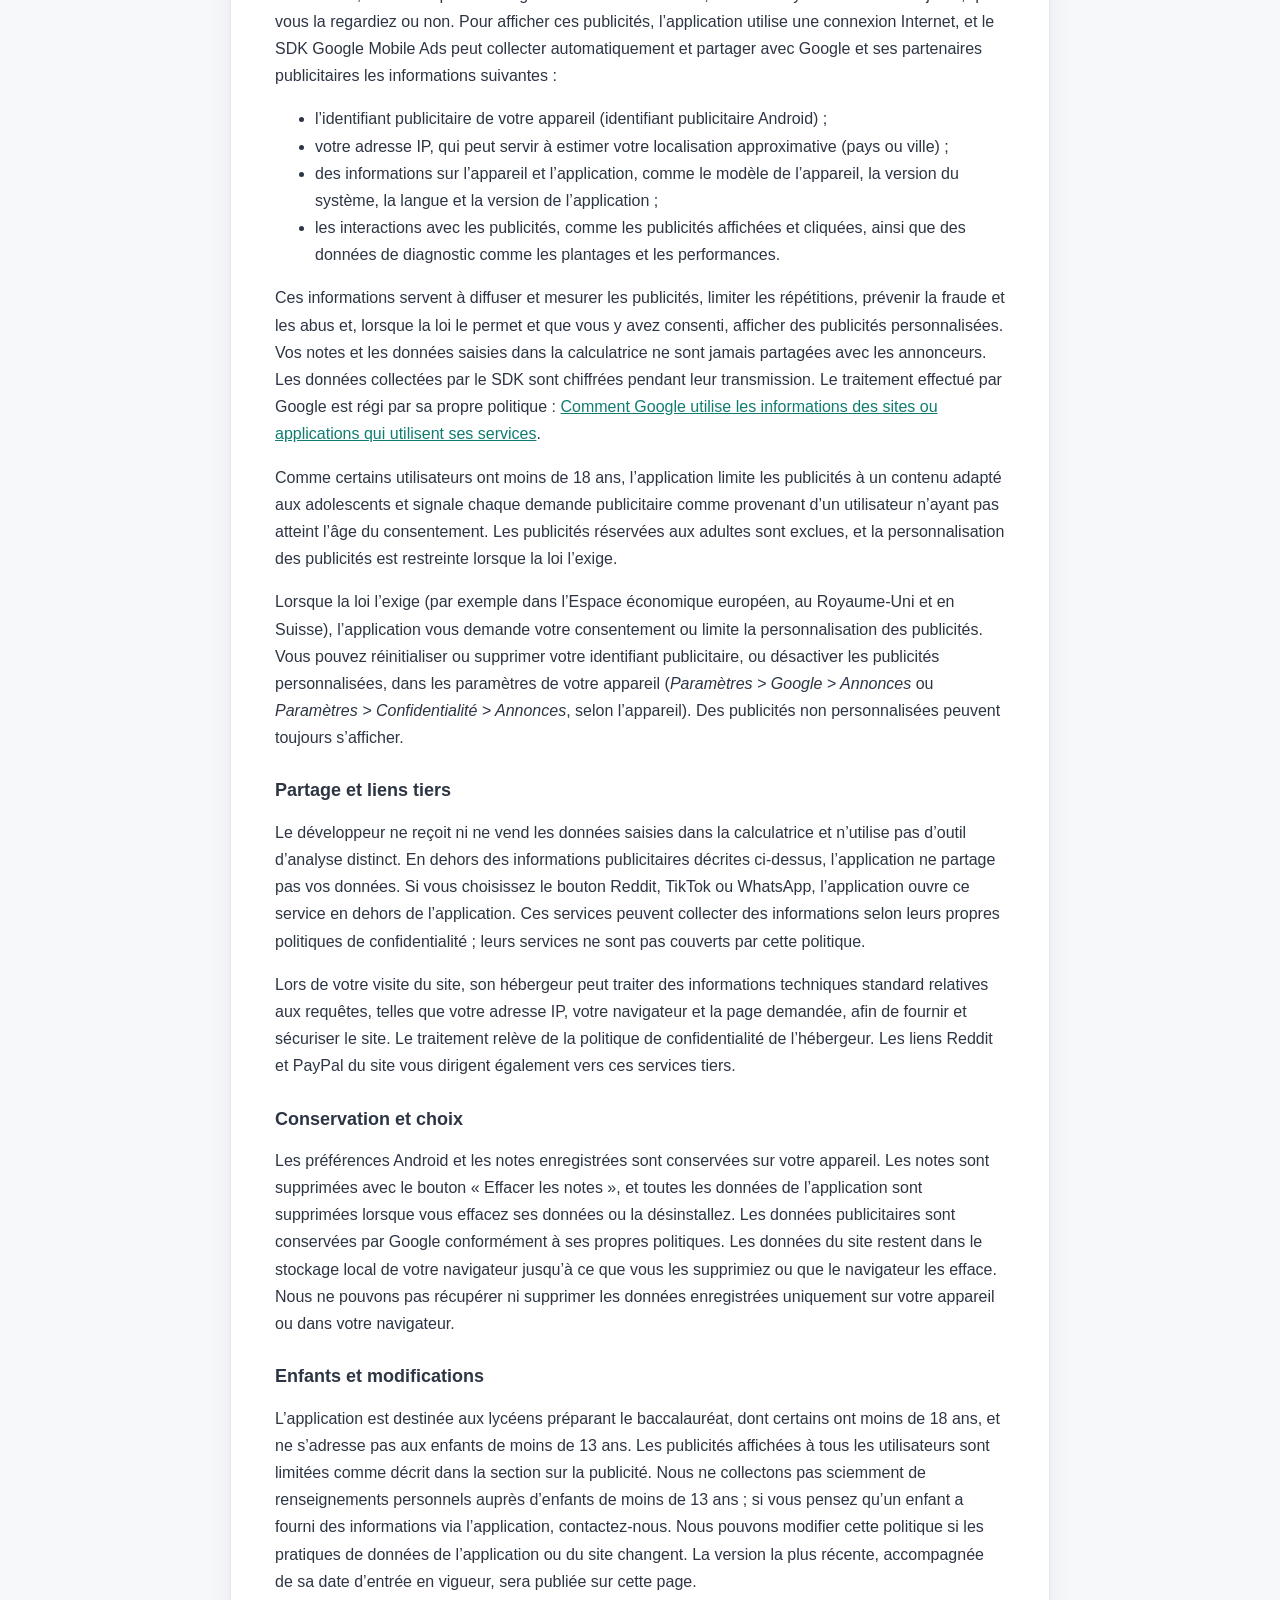
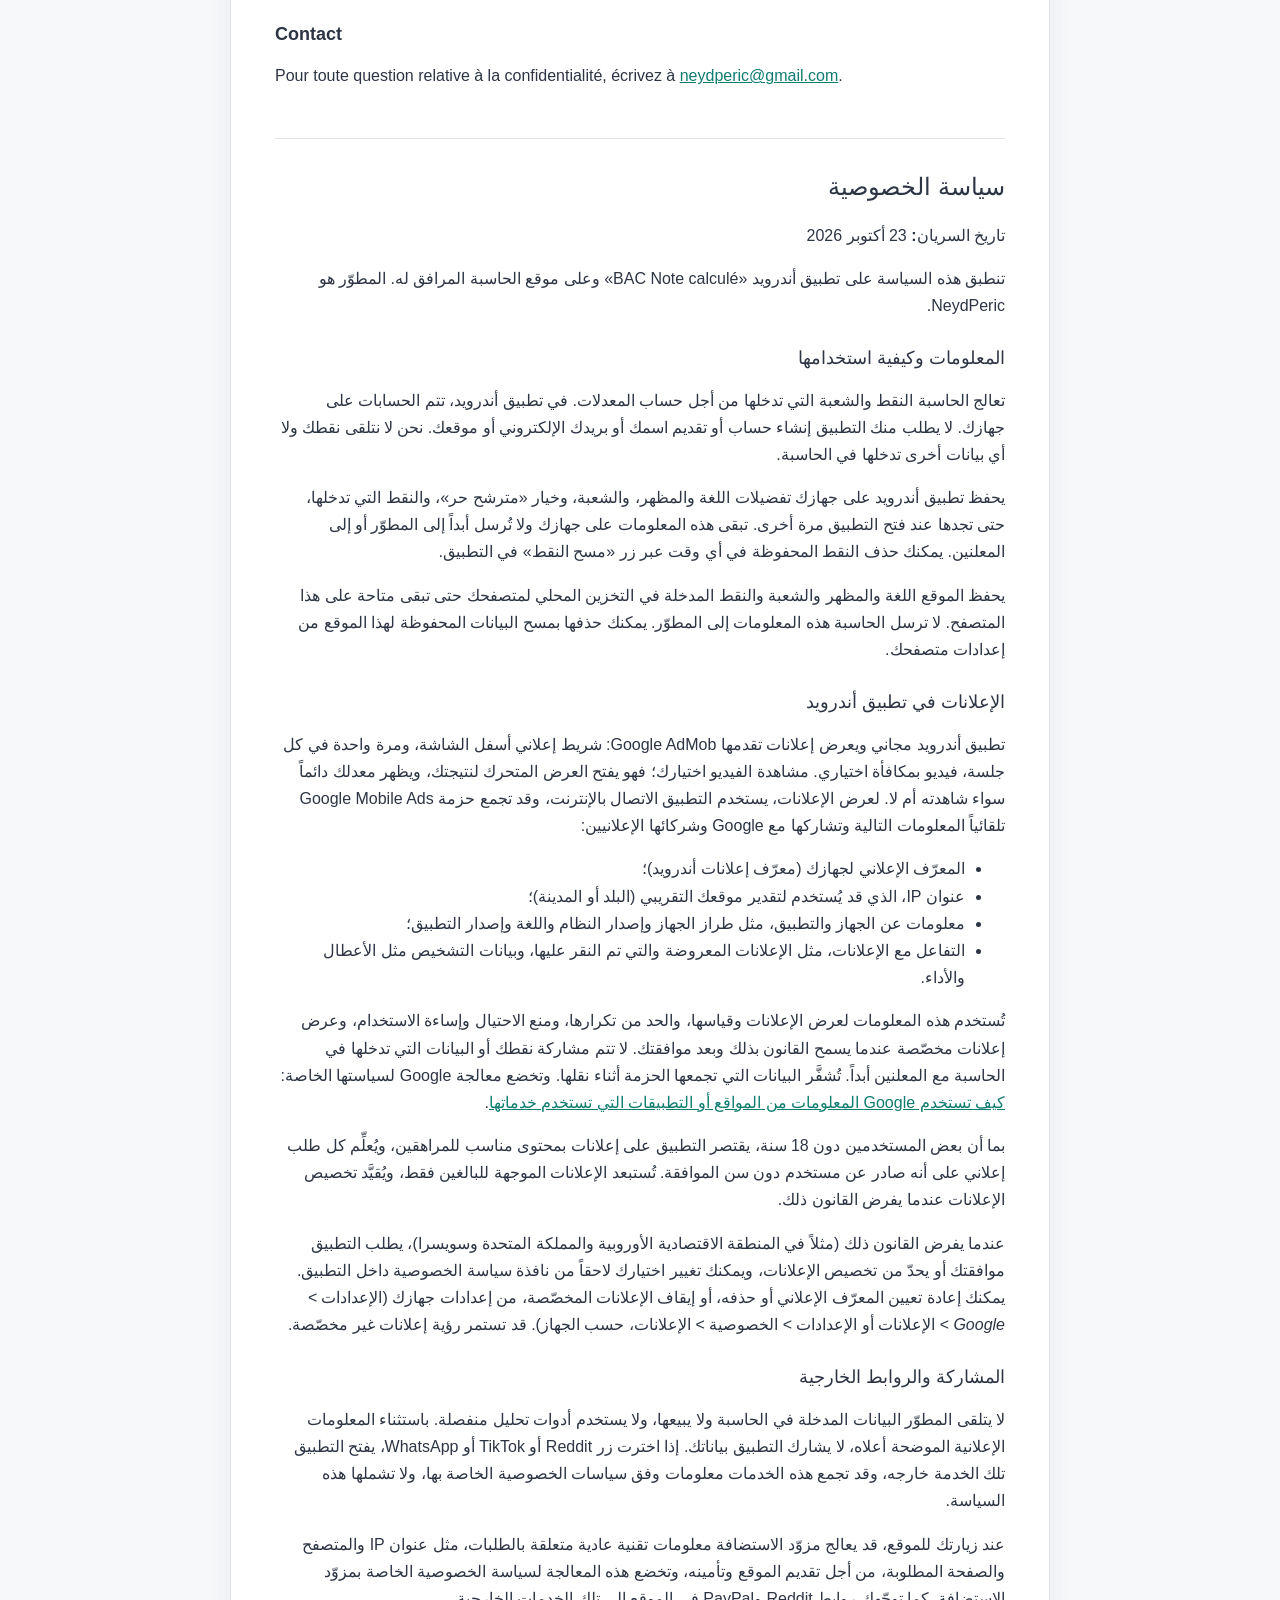
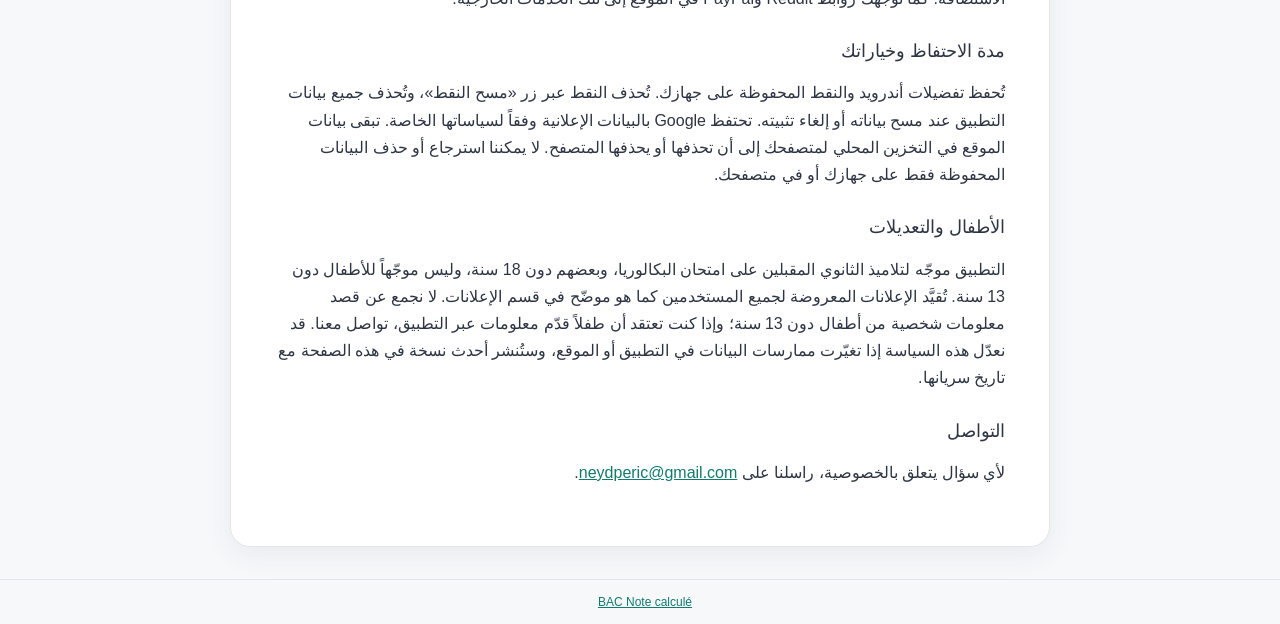
==== commit 6359449e: "Update privacy policy for teen ad limits and app social links Describe the teen-appropriate ad conte" ====
--- a/website/privacy-policy.html
+++ b/website/privacy-policy.html
@@ -25,27 +25,40 @@
       <nav class="privacy-languages" aria-label="Languages">
         <a href="#english">English</a>
         <a href="#francais">Français</a>
+        <a href="#arabic" lang="ar">العربية</a>
       </nav>
 
       <article id="english" lang="en">
         <h1>Privacy policy</h1>
-        <p><strong>Effective date:</strong> October 18, 2026</p>
+        <p><strong>Effective date:</strong> October 23, 2026</p>
         <p>This policy applies to the BAC Note calculé Android app and its companion calculator website. The developer is NeydPeric.</p>
 
         <h2>Information and how it is used</h2>
         <p>The calculator processes the grades and study track you enter to calculate averages. In the Android app, calculations take place on your device. The app does not ask you to create an account or provide your name, email address, or location. We do not receive your grades or other calculator inputs.</p>
-        <p>The Android app saves your language and theme preferences on your device. It does not save grades as persistent profile data; Android may temporarily preserve the current screen state to restore an active session.</p>
+        <p>The Android app saves your language and theme preferences, your study track, the "free candidate" setting, and the grades you enter on your device, so they are still there the next time you open the app. This information stays on your device and is never sent to the developer or to advertisers. You can delete your saved grades at any time with the "Effacer les notes" (clear grades) button in the app.</p>
         <p>The website saves your selected language, theme, study track, and entered grades in your browser's local storage so they remain available on that browser. This information is not sent to the developer by the calculator. You can remove it by clearing the website's stored data in your browser settings.</p>
 
-        <h2>Sharing, advertising, and tracking</h2>
-        <p>The developer does not receive or sell calculator inputs, and the Android app does not include ads, analytics, or tracking tools. The app has no internet permission. If you choose the Reddit or PayPal button, the app opens that service outside the app. Those services may collect information under their own privacy policies; this policy does not cover their services.</p>
+        <h2>Advertising in the Android app</h2>
+        <p>The Android app is free and shows ads provided by Google AdMob: a banner at the bottom of the screen and, once per app session, an optional rewarded video. Watching the video is your choice; it unlocks an animated display of your result, and your average is always shown whether or not you watch it. To display ads, the app uses an internet connection, and the Google Mobile Ads SDK may automatically collect and share the following information with Google and its advertising partners:</p>
+        <ul>
+          <li>Your device's advertising ID (Android Advertising ID);</li>
+          <li>Your IP address, which may be used to estimate your approximate location (country or city);</li>
+          <li>Device and app information, such as device model, operating system version, language, and app version;</li>
+          <li>Ad interactions, such as ads shown and clicked, and diagnostic data such as crash and performance information.</li>
+        </ul>
+        <p>This information is used to deliver and measure ads, limit repeated ads, prevent fraud and abuse, and, where permitted and you have consented, show personalized ads. Your grades and calculator inputs are never shared with advertisers. Data collected by the SDK is encrypted in transit. Google's processing is governed by its own policy: <a href="https://policies.google.com/technologies/partner-sites" rel="noopener">How Google uses information from sites or apps that use its services</a>.</p>
+        <p>Because some users are under 18, the app limits ads to content suitable for teenagers and marks every ad request as coming from a user under the age of consent. Ads meant only for adults are excluded, and ad personalization is restricted where the law requires it.</p>
+        <p>Where required by law (for example in the European Economic Area, the United Kingdom, and Switzerland), the app asks for your consent or limits the personalization of ads. You can reset or delete your advertising ID, or opt out of personalized ads, in your device's settings (<em>Settings &gt; Google &gt; Ads</em> or <em>Settings &gt; Privacy &gt; Ads</em>, depending on your device). You may still see non-personalized ads.</p>
+
+        <h2>Sharing and third-party links</h2>
+        <p>The developer does not receive or sell your calculator inputs, and does not use separate analytics tools. Apart from the advertising information described above, the app does not share your data. If you choose the Reddit, TikTok, or WhatsApp button, the app opens that service outside the app. Those services may collect information under their own privacy policies; this policy does not cover their services.</p>
         <p>When you visit the website, its hosting provider may process standard technical request information, such as your IP address, browser, and requested page, to deliver and secure the site. The hosting provider's own privacy policy applies to that processing. The website's Reddit and PayPal links also take you to those third-party services.</p>
 
         <h2>Retention and your choices</h2>
-        <p>Android preferences are stored on your device and are removed when you clear the app's storage or uninstall it. Website data remains in your browser's local storage until you clear it or your browser removes it. We cannot retrieve or delete data stored only on your device or in your browser.</p>
+        <p>Android preferences and saved grades are stored on your device. Saved grades are removed when you use the "Effacer les notes" button, and all app data is removed when you clear the app's storage or uninstall it. Advertising data is retained by Google according to its own policies. Website data remains in your browser's local storage until you clear it or your browser removes it. We cannot retrieve or delete data stored only on your device or in your browser.</p>
 
         <h2>Children and changes</h2>
-        <p>The app is a calculator and does not knowingly collect personal information from children. We may update this policy if the app or website's data practices change. The latest version will be published on this page with its effective date.</p>
+        <p>The app is intended for high school students preparing for the baccalaureate, some of whom are under 18, and is not directed at children under 13. Ads shown to all users are limited as described in the advertising section. We do not knowingly collect personal information from children under 13; if you believe a child has provided information through the app, contact us. We may update this policy if the app or website's data practices change. The latest version will be published on this page with its effective date.</p>
 
         <h2>Contact</h2>
         <p>For privacy questions, email <a href="mailto:neydperic@gmail.com">neydperic@gmail.com</a>.</p>
@@ -53,26 +66,74 @@
 
       <article id="francais" lang="fr">
         <h1>Politique de confidentialité</h1>
-        <p><strong>Date d’entrée en vigueur :</strong> 18 octobre 2026</p>
+        <p><strong>Date d’entrée en vigueur :</strong> 23 octobre 2026</p>
         <p>Cette politique s’applique à l’application Android BAC Note calculé et à son site web de calcul. Le développeur est NeydPeric.</p>
 
         <h2>Informations et utilisation</h2>
         <p>La calculatrice traite les notes et la filière que vous saisissez afin de calculer les moyennes. Dans l’application Android, les calculs sont effectués sur votre appareil. L’application ne vous demande pas de créer un compte ni de fournir votre nom, votre adresse e-mail ou votre localisation. Nous ne recevons pas vos notes ni les autres données saisies dans la calculatrice.</p>
-        <p>L’application Android enregistre vos préférences de langue et de thème sur votre appareil. Elle n’enregistre pas les notes comme données de profil persistantes ; Android peut conserver temporairement l’état de l’écran pour restaurer une session en cours.</p>
+        <p>L’application Android enregistre sur votre appareil vos préférences de langue et de thème, votre filière, l’option « candidat libre » et les notes que vous saisissez, afin que vous les retrouviez à la prochaine ouverture. Ces informations restent sur votre appareil et ne sont jamais envoyées au développeur ni aux annonceurs. Vous pouvez supprimer vos notes enregistrées à tout moment avec le bouton « Effacer les notes » de l’application.</p>
         <p>Le site enregistre la langue, le thème, la filière et les notes saisies dans le stockage local de votre navigateur afin de les retrouver sur ce navigateur. La calculatrice ne transmet pas ces informations au développeur. Vous pouvez les supprimer en effaçant les données enregistrées pour ce site dans les paramètres de votre navigateur.</p>
 
-        <h2>Partage, publicité et suivi</h2>
-        <p>Le développeur ne reçoit ni ne vend les données saisies dans la calculatrice, et l’application Android ne contient ni publicité, ni outil d’analyse, ni outil de suivi. L’application n’a pas d’autorisation d’accès à Internet. Si vous choisissez le bouton Reddit ou PayPal, l’application ouvre ce service en dehors de l’application. Ces services peuvent collecter des informations selon leurs propres politiques de confidentialité ; leurs services ne sont pas couverts par cette politique.</p>
+        <h2>Publicité dans l’application Android</h2>
+        <p>L’application Android est gratuite et affiche des publicités fournies par Google AdMob : une bannière en bas de l’écran et, une fois par session, une vidéo avec récompense facultative. Regarder la vidéo est votre choix ; elle débloque l’affichage animé de votre résultat, et votre moyenne s’affiche toujours, que vous la regardiez ou non. Pour afficher ces publicités, l’application utilise une connexion Internet, et le SDK Google Mobile Ads peut collecter automatiquement et partager avec Google et ses partenaires publicitaires les informations suivantes :</p>
+        <ul>
+          <li>l’identifiant publicitaire de votre appareil (identifiant publicitaire Android) ;</li>
+          <li>votre adresse IP, qui peut servir à estimer votre localisation approximative (pays ou ville) ;</li>
+          <li>des informations sur l’appareil et l’application, comme le modèle de l’appareil, la version du système, la langue et la version de l’application ;</li>
+          <li>les interactions avec les publicités, comme les publicités affichées et cliquées, ainsi que des données de diagnostic comme les plantages et les performances.</li>
+        </ul>
+        <p>Ces informations servent à diffuser et mesurer les publicités, limiter les répétitions, prévenir la fraude et les abus et, lorsque la loi le permet et que vous y avez consenti, afficher des publicités personnalisées. Vos notes et les données saisies dans la calculatrice ne sont jamais partagées avec les annonceurs. Les données collectées par le SDK sont chiffrées pendant leur transmission. Le traitement effectué par Google est régi par sa propre politique : <a href="https://policies.google.com/technologies/partner-sites?hl=fr" rel="noopener">Comment Google utilise les informations des sites ou applications qui utilisent ses services</a>.</p>
+        <p>Comme certains utilisateurs ont moins de 18 ans, l’application limite les publicités à un contenu adapté aux adolescents et signale chaque demande publicitaire comme provenant d’un utilisateur n’ayant pas atteint l’âge du consentement. Les publicités réservées aux adultes sont exclues, et la personnalisation des publicités est restreinte lorsque la loi l’exige.</p>
+        <p>Lorsque la loi l’exige (par exemple dans l’Espace économique européen, au Royaume-Uni et en Suisse), l’application vous demande votre consentement ou limite la personnalisation des publicités. Vous pouvez réinitialiser ou supprimer votre identifiant publicitaire, ou désactiver les publicités personnalisées, dans les paramètres de votre appareil (<em>Paramètres &gt; Google &gt; Annonces</em> ou <em>Paramètres &gt; Confidentialité &gt; Annonces</em>, selon l’appareil). Des publicités non personnalisées peuvent toujours s’afficher.</p>
+
+        <h2>Partage et liens tiers</h2>
+        <p>Le développeur ne reçoit ni ne vend les données saisies dans la calculatrice et n’utilise pas d’outil d’analyse distinct. En dehors des informations publicitaires décrites ci-dessus, l’application ne partage pas vos données. Si vous choisissez le bouton Reddit, TikTok ou WhatsApp, l’application ouvre ce service en dehors de l’application. Ces services peuvent collecter des informations selon leurs propres politiques de confidentialité ; leurs services ne sont pas couverts par cette politique.</p>
         <p>Lors de votre visite du site, son hébergeur peut traiter des informations techniques standard relatives aux requêtes, telles que votre adresse IP, votre navigateur et la page demandée, afin de fournir et sécuriser le site. Le traitement relève de la politique de confidentialité de l’hébergeur. Les liens Reddit et PayPal du site vous dirigent également vers ces services tiers.</p>
 
         <h2>Conservation et choix</h2>
-        <p>Les préférences Android sont enregistrées sur votre appareil et supprimées lorsque vous effacez les données de l’application ou la désinstallez. Les données du site restent dans le stockage local de votre navigateur jusqu’à ce que vous les supprimiez ou que le navigateur les efface. Nous ne pouvons pas récupérer ni supprimer les données enregistrées uniquement sur votre appareil ou dans votre navigateur.</p>
+        <p>Les préférences Android et les notes enregistrées sont conservées sur votre appareil. Les notes sont supprimées avec le bouton « Effacer les notes », et toutes les données de l’application sont supprimées lorsque vous effacez ses données ou la désinstallez. Les données publicitaires sont conservées par Google conformément à ses propres politiques. Les données du site restent dans le stockage local de votre navigateur jusqu’à ce que vous les supprimiez ou que le navigateur les efface. Nous ne pouvons pas récupérer ni supprimer les données enregistrées uniquement sur votre appareil ou dans votre navigateur.</p>
 
         <h2>Enfants et modifications</h2>
-        <p>L’application est une calculatrice et ne collecte pas sciemment de renseignements personnels auprès d’enfants. Nous pouvons modifier cette politique si les pratiques de données de l’application ou du site changent. La version la plus récente, accompagnée de sa date d’entrée en vigueur, sera publiée sur cette page.</p>
+        <p>L’application est destinée aux lycéens préparant le baccalauréat, dont certains ont moins de 18 ans, et ne s’adresse pas aux enfants de moins de 13 ans. Les publicités affichées à tous les utilisateurs sont limitées comme décrit dans la section sur la publicité. Nous ne collectons pas sciemment de renseignements personnels auprès d’enfants de moins de 13 ans ; si vous pensez qu’un enfant a fourni des informations via l’application, contactez-nous. Nous pouvons modifier cette politique si les pratiques de données de l’application ou du site changent. La version la plus récente, accompagnée de sa date d’entrée en vigueur, sera publiée sur cette page.</p>
 
         <h2>Contact</h2>
         <p>Pour toute question relative à la confidentialité, écrivez à <a href="mailto:neydperic@gmail.com">neydperic@gmail.com</a>.</p>
+      </article>
+
+      <article id="arabic" lang="ar" dir="rtl">
+        <h1>سياسة الخصوصية</h1>
+        <p><strong>تاريخ السريان:</strong> 23 أكتوبر 2026</p>
+        <p>تنطبق هذه السياسة على تطبيق أندرويد «BAC Note calculé» وعلى موقع الحاسبة المرافق له. المطوّر هو NeydPeric.</p>
+
+        <h2>المعلومات وكيفية استخدامها</h2>
+        <p>تعالج الحاسبة النقط والشعبة التي تدخلها من أجل حساب المعدلات. في تطبيق أندرويد، تتم الحسابات على جهازك. لا يطلب منك التطبيق إنشاء حساب أو تقديم اسمك أو بريدك الإلكتروني أو موقعك. نحن لا نتلقى نقطك ولا أي بيانات أخرى تدخلها في الحاسبة.</p>
+        <p>يحفظ تطبيق أندرويد على جهازك تفضيلات اللغة والمظهر، والشعبة، وخيار «مترشح حر»، والنقط التي تدخلها، حتى تجدها عند فتح التطبيق مرة أخرى. تبقى هذه المعلومات على جهازك ولا تُرسل أبداً إلى المطوّر أو إلى المعلنين. يمكنك حذف النقط المحفوظة في أي وقت عبر زر «مسح النقط» في التطبيق.</p>
+        <p>يحفظ الموقع اللغة والمظهر والشعبة والنقط المدخلة في التخزين المحلي لمتصفحك حتى تبقى متاحة على هذا المتصفح. لا ترسل الحاسبة هذه المعلومات إلى المطوّر. يمكنك حذفها بمسح البيانات المحفوظة لهذا الموقع من إعدادات متصفحك.</p>
+
+        <h2>الإعلانات في تطبيق أندرويد</h2>
+        <p>تطبيق أندرويد مجاني ويعرض إعلانات تقدمها Google AdMob: شريط إعلاني أسفل الشاشة، ومرة واحدة في كل جلسة، فيديو بمكافأة اختياري. مشاهدة الفيديو اختيارك؛ فهو يفتح العرض المتحرك لنتيجتك، ويظهر معدلك دائماً سواء شاهدته أم لا. لعرض الإعلانات، يستخدم التطبيق الاتصال بالإنترنت، وقد تجمع حزمة Google Mobile Ads تلقائياً المعلومات التالية وتشاركها مع Google وشركائها الإعلانيين:</p>
+        <ul>
+          <li>المعرّف الإعلاني لجهازك (معرّف إعلانات أندرويد)؛</li>
+          <li>عنوان IP، الذي قد يُستخدم لتقدير موقعك التقريبي (البلد أو المدينة)؛</li>
+          <li>معلومات عن الجهاز والتطبيق، مثل طراز الجهاز وإصدار النظام واللغة وإصدار التطبيق؛</li>
+          <li>التفاعل مع الإعلانات، مثل الإعلانات المعروضة والتي تم النقر عليها، وبيانات التشخيص مثل الأعطال والأداء.</li>
+        </ul>
+        <p>تُستخدم هذه المعلومات لعرض الإعلانات وقياسها، والحد من تكرارها، ومنع الاحتيال وإساءة الاستخدام، وعرض إعلانات مخصّصة عندما يسمح القانون بذلك وبعد موافقتك. لا تتم مشاركة نقطك أو البيانات التي تدخلها في الحاسبة مع المعلنين أبداً. تُشفَّر البيانات التي تجمعها الحزمة أثناء نقلها. وتخضع معالجة Google لسياستها الخاصة: <a href="https://policies.google.com/technologies/partner-sites?hl=ar" rel="noopener">كيف تستخدم Google المعلومات من المواقع أو التطبيقات التي تستخدم خدماتها</a>.</p>
+        <p>بما أن بعض المستخدمين دون 18 سنة، يقتصر التطبيق على إعلانات بمحتوى مناسب للمراهقين، ويُعلِّم كل طلب إعلاني على أنه صادر عن مستخدم دون سن الموافقة. تُستبعد الإعلانات الموجهة للبالغين فقط، ويُقيَّد تخصيص الإعلانات عندما يفرض القانون ذلك.</p>
+        <p>عندما يفرض القانون ذلك (مثلاً في المنطقة الاقتصادية الأوروبية والمملكة المتحدة وسويسرا)، يطلب التطبيق موافقتك أو يحدّ من تخصيص الإعلانات، ويمكنك تغيير اختيارك لاحقاً من نافذة سياسة الخصوصية داخل التطبيق. يمكنك إعادة تعيين المعرّف الإعلاني أو حذفه، أو إيقاف الإعلانات المخصّصة، من إعدادات جهازك (<em>الإعدادات &gt; Google &gt; الإعلانات</em> أو <em>الإعدادات &gt; الخصوصية &gt; الإعلانات</em>، حسب الجهاز). قد تستمر رؤية إعلانات غير مخصّصة.</p>
+
+        <h2>المشاركة والروابط الخارجية</h2>
+        <p>لا يتلقى المطوّر البيانات المدخلة في الحاسبة ولا يبيعها، ولا يستخدم أدوات تحليل منفصلة. باستثناء المعلومات الإعلانية الموضحة أعلاه، لا يشارك التطبيق بياناتك. إذا اخترت زر Reddit أو TikTok أو WhatsApp، يفتح التطبيق تلك الخدمة خارجه، وقد تجمع هذه الخدمات معلومات وفق سياسات الخصوصية الخاصة بها، ولا تشملها هذه السياسة.</p>
+        <p>عند زيارتك للموقع، قد يعالج مزوّد الاستضافة معلومات تقنية عادية متعلقة بالطلبات، مثل عنوان IP والمتصفح والصفحة المطلوبة، من أجل تقديم الموقع وتأمينه، وتخضع هذه المعالجة لسياسة الخصوصية الخاصة بمزوّد الاستضافة. كما توجّهك روابط Reddit وPayPal في الموقع إلى تلك الخدمات الخارجية.</p>
+
+        <h2>مدة الاحتفاظ وخياراتك</h2>
+        <p>تُحفظ تفضيلات أندرويد والنقط المحفوظة على جهازك. تُحذف النقط عبر زر «مسح النقط»، وتُحذف جميع بيانات التطبيق عند مسح بياناته أو إلغاء تثبيته. تحتفظ Google بالبيانات الإعلانية وفقاً لسياساتها الخاصة. تبقى بيانات الموقع في التخزين المحلي لمتصفحك إلى أن تحذفها أو يحذفها المتصفح. لا يمكننا استرجاع أو حذف البيانات المحفوظة فقط على جهازك أو في متصفحك.</p>
+
+        <h2>الأطفال والتعديلات</h2>
+        <p>التطبيق موجّه لتلاميذ الثانوي المقبلين على امتحان البكالوريا، وبعضهم دون 18 سنة، وليس موجّهاً للأطفال دون 13 سنة. تُقيَّد الإعلانات المعروضة لجميع المستخدمين كما هو موضّح في قسم الإعلانات. لا نجمع عن قصد معلومات شخصية من أطفال دون 13 سنة؛ وإذا كنت تعتقد أن طفلاً قدّم معلومات عبر التطبيق، تواصل معنا. قد نعدّل هذه السياسة إذا تغيّرت ممارسات البيانات في التطبيق أو الموقع، وستُنشر أحدث نسخة في هذه الصفحة مع تاريخ سريانها.</p>
+
+        <h2>التواصل</h2>
+        <p>لأي سؤال يتعلق بالخصوصية، راسلنا على <a href="mailto:neydperic@gmail.com">neydperic@gmail.com</a>.</p>
       </article>
 
     </main>
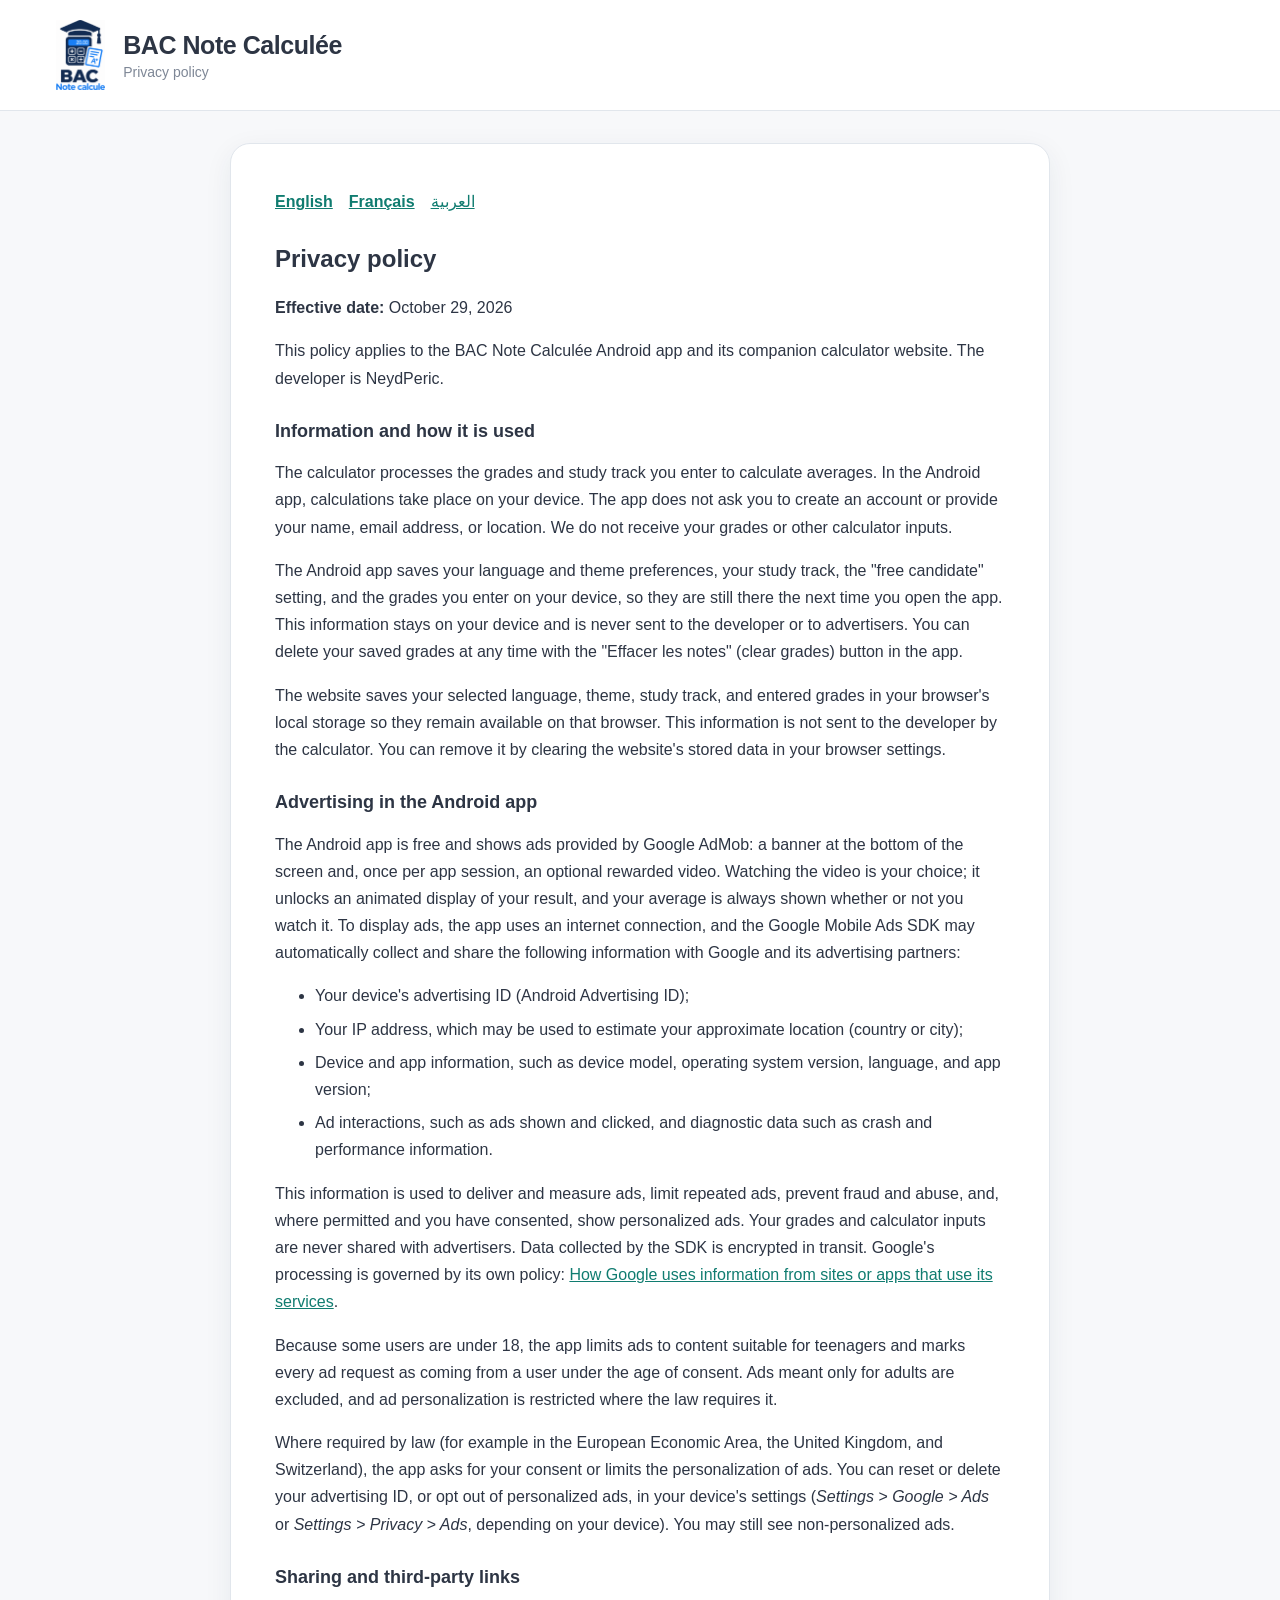
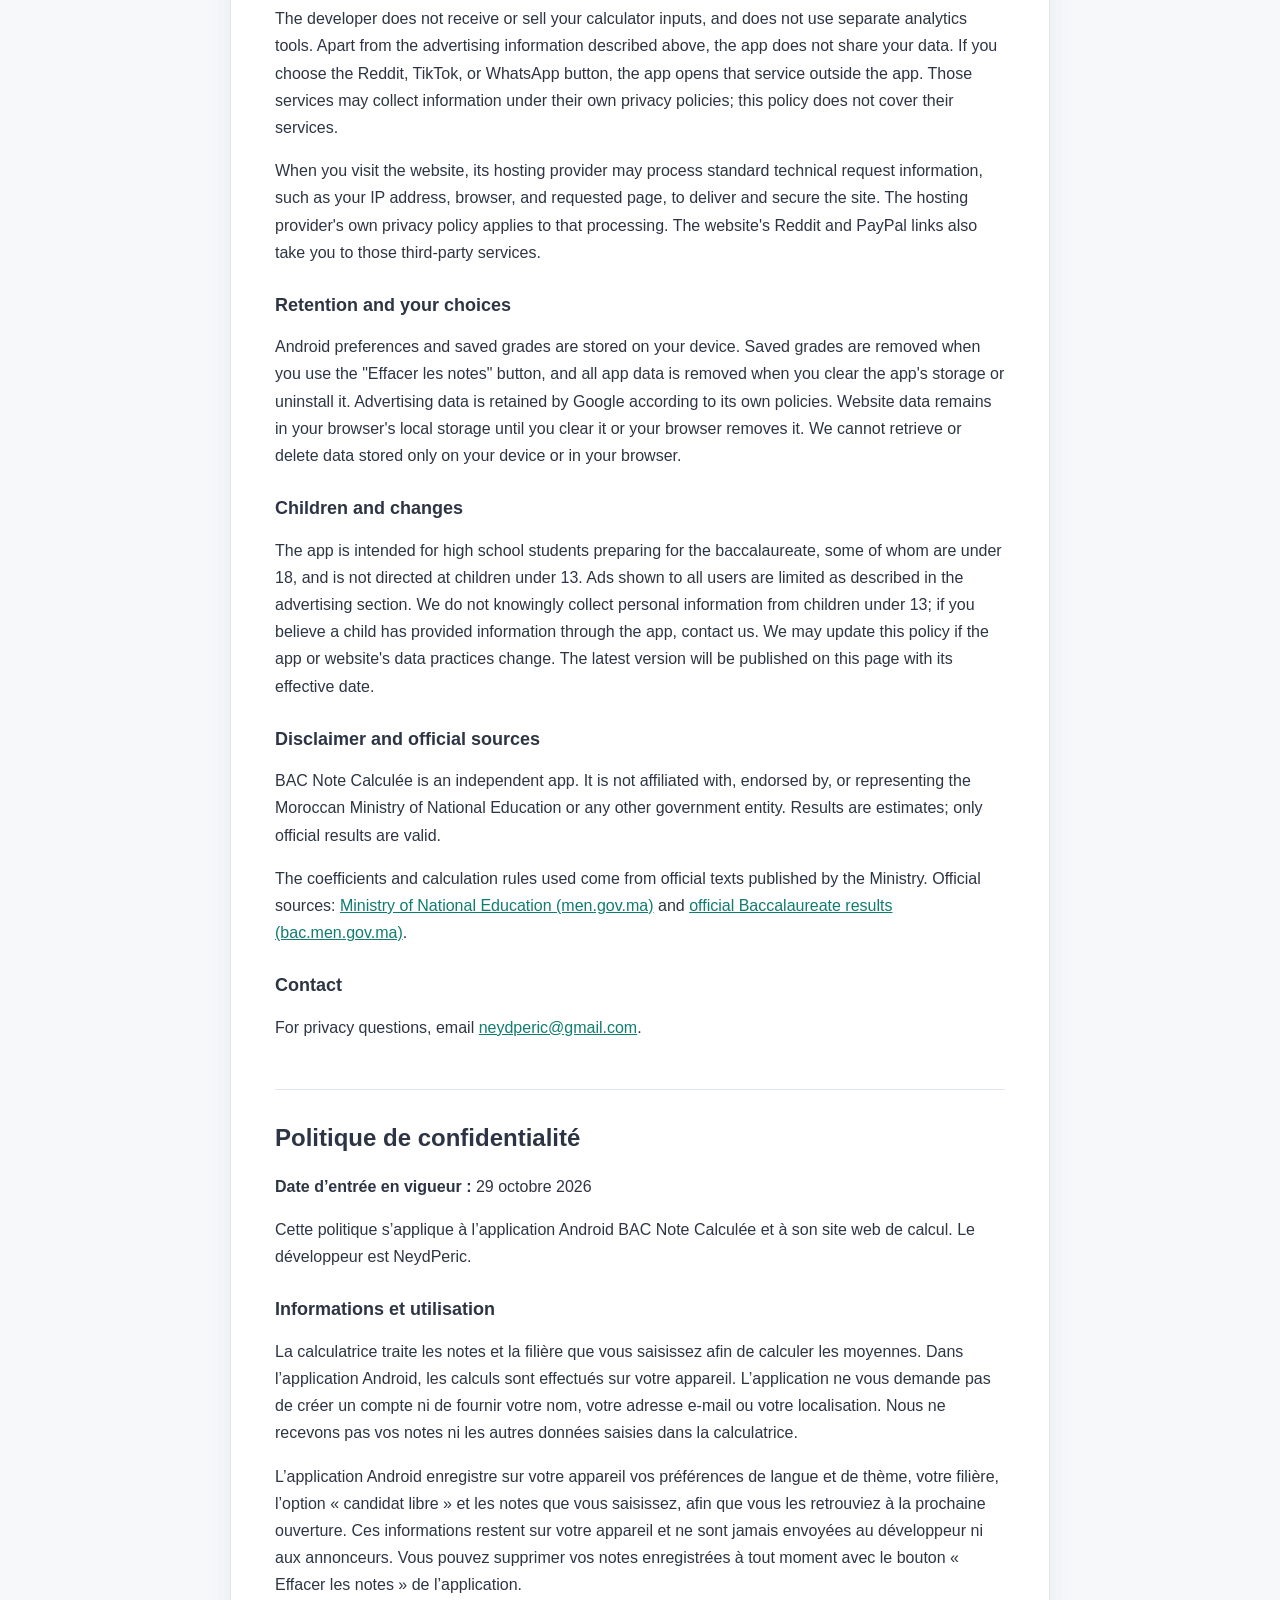
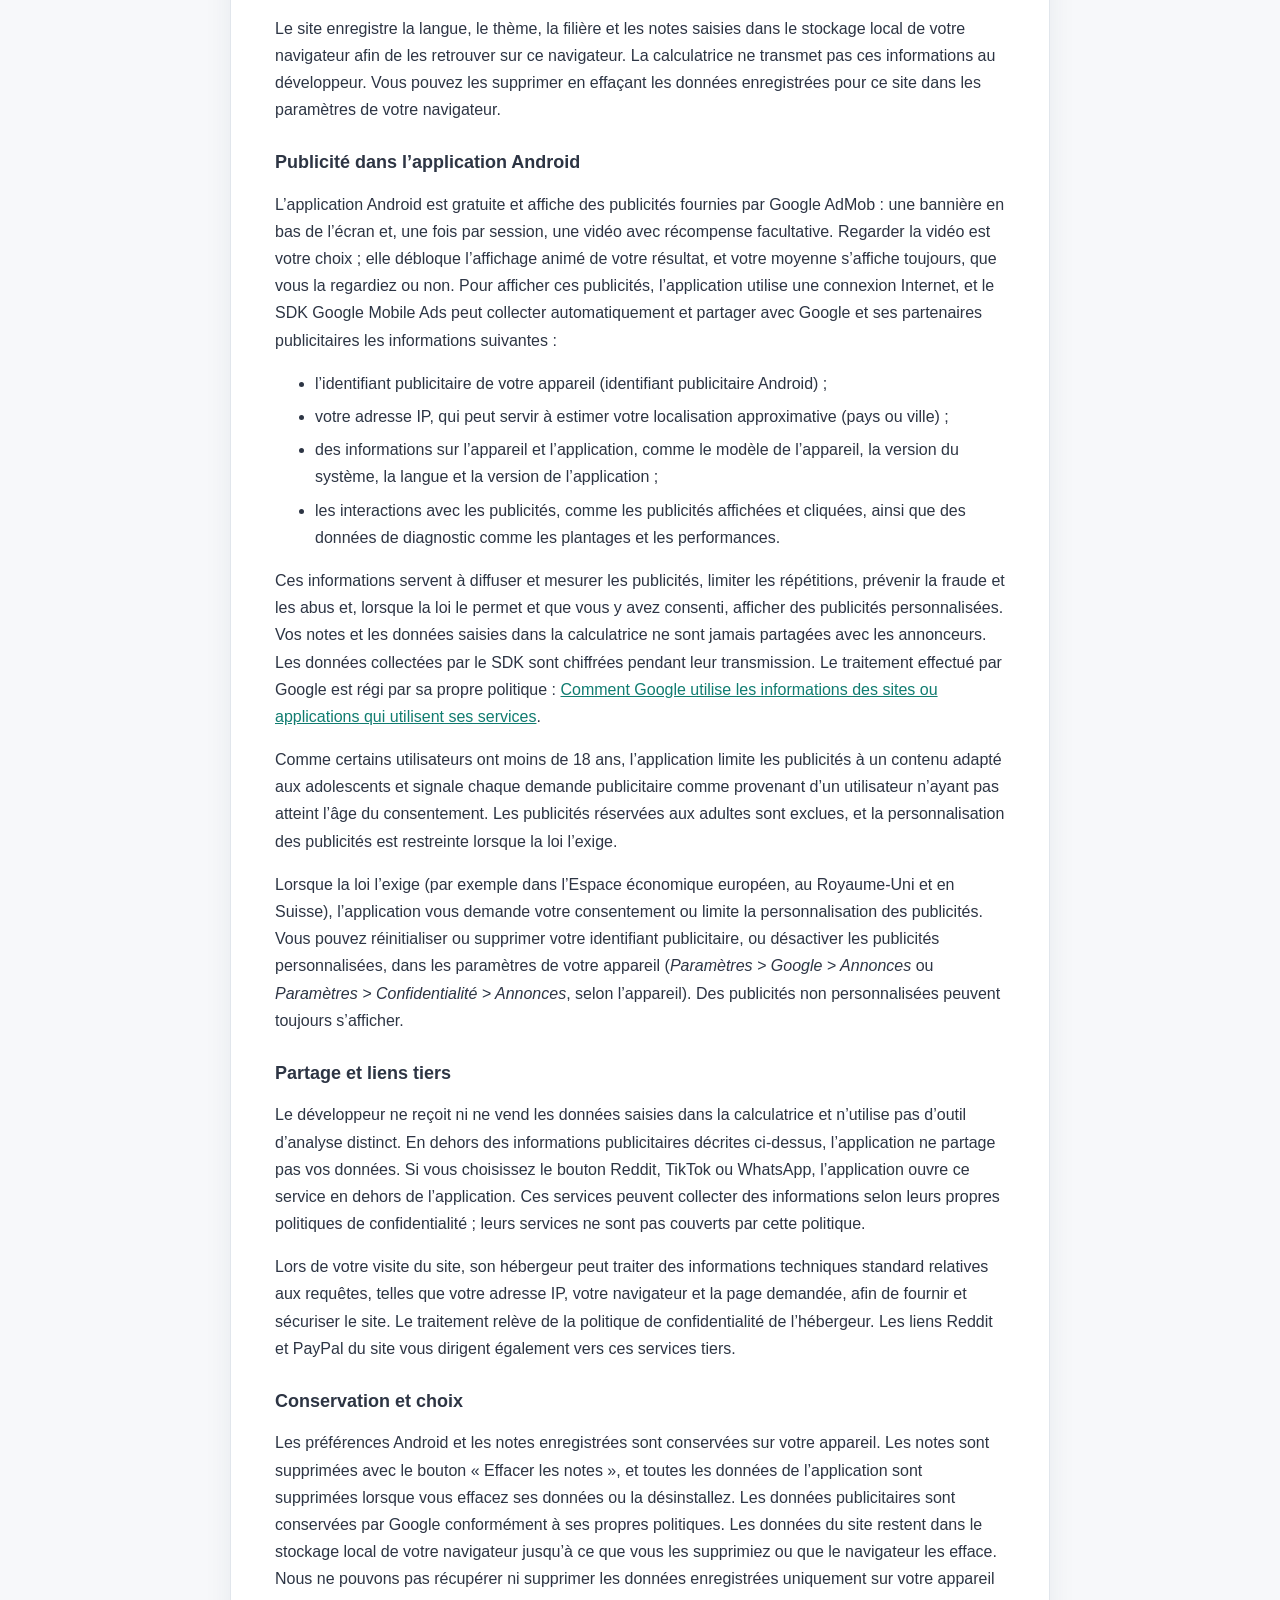
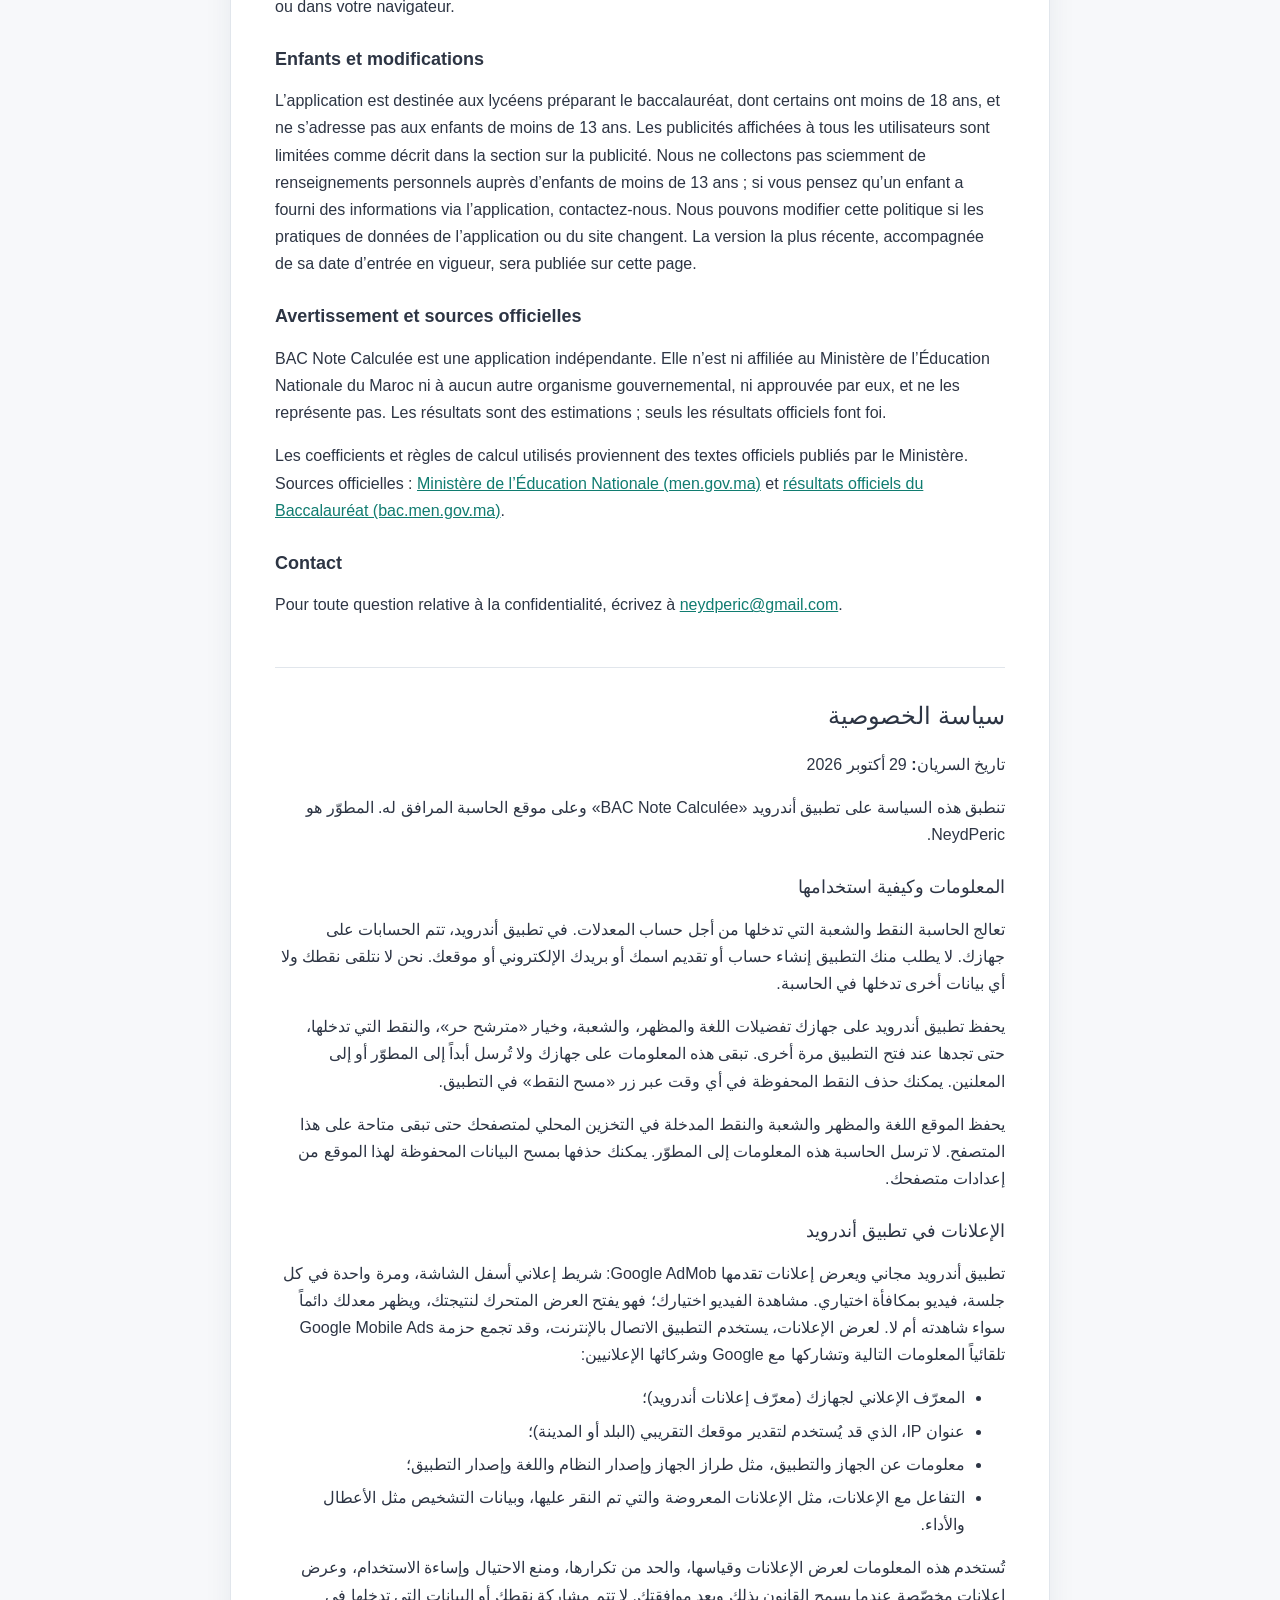
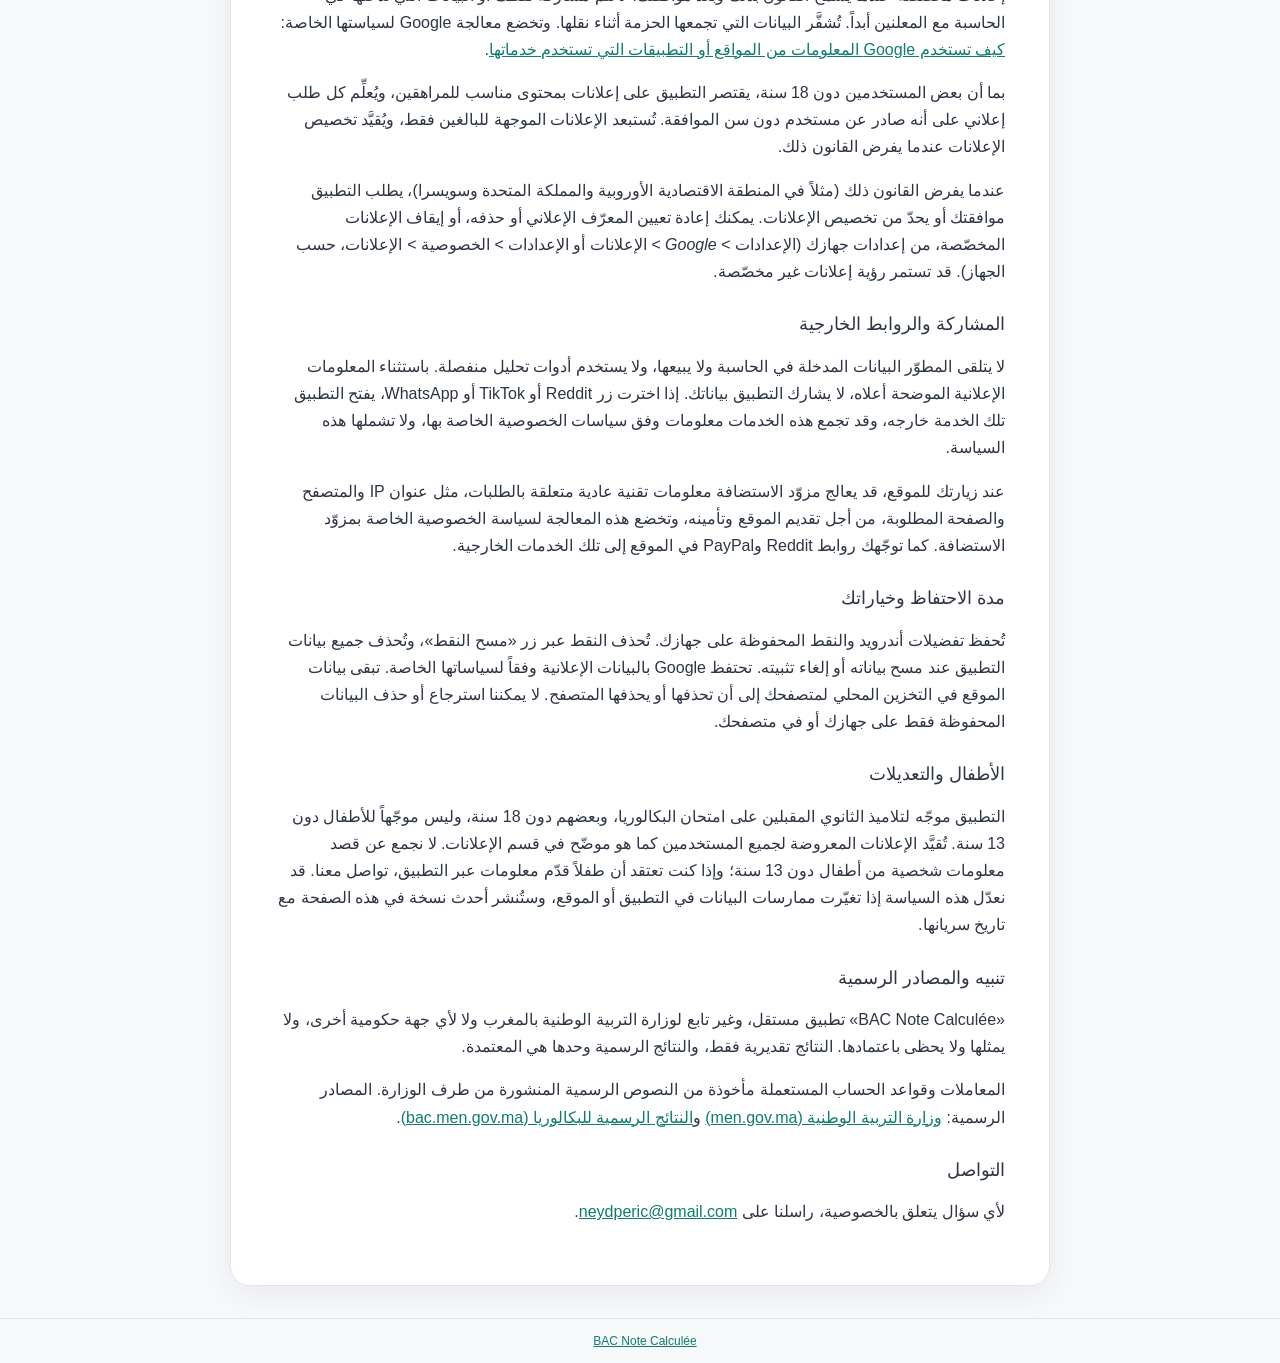
==== commit d37b6ab3: "Update privacy policy: app name and official sources" ====
--- a/website/privacy-policy.html
+++ b/website/privacy-policy.html
@@ -4,18 +4,18 @@
   <meta charset="utf-8">
   <meta name="viewport" content="width=device-width, initial-scale=1">
   <meta name="theme-color" content="#f7f8fa">
-  <meta name="description" content="Privacy policy for BAC Note calculé.">
-  <title>Privacy policy — BAC Note calculé</title>
+  <meta name="description" content="Privacy policy for BAC Note Calculée.">
+  <title>Privacy policy — BAC Note Calculée</title>
   <link rel="icon" type="image/png" href="assets/bac_logo.png">
   <link rel="stylesheet" href="styles.css">
 </head>
 <body>
   <div class="app-shell">
     <header class="topbar">
-      <a class="brand" href="./" aria-label="BAC Note calculé — home">
+      <a class="brand" href="./" aria-label="BAC Note Calculée — home">
         <img class="brand-logo" src="assets/bac_logo.png" alt="">
         <span class="brand-copy">
-          <span class="brand-title">BAC Note calculé</span>
+          <span class="brand-title">BAC Note Calculée</span>
           <span class="brand-subtitle">Privacy policy</span>
         </span>
       </a>
@@ -30,8 +30,8 @@
 
       <article id="english" lang="en">
         <h1>Privacy policy</h1>
-        <p><strong>Effective date:</strong> October 23, 2026</p>
-        <p>This policy applies to the BAC Note calculé Android app and its companion calculator website. The developer is NeydPeric.</p>
+        <p><strong>Effective date:</strong> October 29, 2026</p>
+        <p>This policy applies to the BAC Note Calculée Android app and its companion calculator website. The developer is NeydPeric.</p>
 
         <h2>Information and how it is used</h2>
         <p>The calculator processes the grades and study track you enter to calculate averages. In the Android app, calculations take place on your device. The app does not ask you to create an account or provide your name, email address, or location. We do not receive your grades or other calculator inputs.</p>
@@ -60,14 +60,18 @@
         <h2>Children and changes</h2>
         <p>The app is intended for high school students preparing for the baccalaureate, some of whom are under 18, and is not directed at children under 13. Ads shown to all users are limited as described in the advertising section. We do not knowingly collect personal information from children under 13; if you believe a child has provided information through the app, contact us. We may update this policy if the app or website's data practices change. The latest version will be published on this page with its effective date.</p>
 
+        <h2>Disclaimer and official sources</h2>
+        <p>BAC Note Calculée is an independent app. It is not affiliated with, endorsed by, or representing the Moroccan Ministry of National Education or any other government entity. Results are estimates; only official results are valid.</p>
+        <p>The coefficients and calculation rules used come from official texts published by the Ministry. Official sources: <a href="https://www.men.gov.ma" rel="noopener">Ministry of National Education (men.gov.ma)</a> and <a href="https://bac.men.gov.ma" rel="noopener">official Baccalaureate results (bac.men.gov.ma)</a>.</p>
+
         <h2>Contact</h2>
         <p>For privacy questions, email <a href="mailto:neydperic@gmail.com">neydperic@gmail.com</a>.</p>
       </article>
 
       <article id="francais" lang="fr">
         <h1>Politique de confidentialité</h1>
-        <p><strong>Date d’entrée en vigueur :</strong> 23 octobre 2026</p>
-        <p>Cette politique s’applique à l’application Android BAC Note calculé et à son site web de calcul. Le développeur est NeydPeric.</p>
+        <p><strong>Date d’entrée en vigueur :</strong> 29 octobre 2026</p>
+        <p>Cette politique s’applique à l’application Android BAC Note Calculée et à son site web de calcul. Le développeur est NeydPeric.</p>
 
         <h2>Informations et utilisation</h2>
         <p>La calculatrice traite les notes et la filière que vous saisissez afin de calculer les moyennes. Dans l’application Android, les calculs sont effectués sur votre appareil. L’application ne vous demande pas de créer un compte ni de fournir votre nom, votre adresse e-mail ou votre localisation. Nous ne recevons pas vos notes ni les autres données saisies dans la calculatrice.</p>
@@ -96,14 +100,18 @@
         <h2>Enfants et modifications</h2>
         <p>L’application est destinée aux lycéens préparant le baccalauréat, dont certains ont moins de 18 ans, et ne s’adresse pas aux enfants de moins de 13 ans. Les publicités affichées à tous les utilisateurs sont limitées comme décrit dans la section sur la publicité. Nous ne collectons pas sciemment de renseignements personnels auprès d’enfants de moins de 13 ans ; si vous pensez qu’un enfant a fourni des informations via l’application, contactez-nous. Nous pouvons modifier cette politique si les pratiques de données de l’application ou du site changent. La version la plus récente, accompagnée de sa date d’entrée en vigueur, sera publiée sur cette page.</p>
 
+        <h2>Avertissement et sources officielles</h2>
+        <p>BAC Note Calculée est une application indépendante. Elle n’est ni affiliée au Ministère de l’Éducation Nationale du Maroc ni à aucun autre organisme gouvernemental, ni approuvée par eux, et ne les représente pas. Les résultats sont des estimations ; seuls les résultats officiels font foi.</p>
+        <p>Les coefficients et règles de calcul utilisés proviennent des textes officiels publiés par le Ministère. Sources officielles : <a href="https://www.men.gov.ma" rel="noopener">Ministère de l’Éducation Nationale (men.gov.ma)</a> et <a href="https://bac.men.gov.ma" rel="noopener">résultats officiels du Baccalauréat (bac.men.gov.ma)</a>.</p>
+
         <h2>Contact</h2>
         <p>Pour toute question relative à la confidentialité, écrivez à <a href="mailto:neydperic@gmail.com">neydperic@gmail.com</a>.</p>
       </article>
 
       <article id="arabic" lang="ar" dir="rtl">
         <h1>سياسة الخصوصية</h1>
-        <p><strong>تاريخ السريان:</strong> 23 أكتوبر 2026</p>
-        <p>تنطبق هذه السياسة على تطبيق أندرويد «BAC Note calculé» وعلى موقع الحاسبة المرافق له. المطوّر هو NeydPeric.</p>
+        <p><strong>تاريخ السريان:</strong> 29 أكتوبر 2026</p>
+        <p>تنطبق هذه السياسة على تطبيق أندرويد «BAC Note Calculée» وعلى موقع الحاسبة المرافق له. المطوّر هو NeydPeric.</p>
 
         <h2>المعلومات وكيفية استخدامها</h2>
         <p>تعالج الحاسبة النقط والشعبة التي تدخلها من أجل حساب المعدلات. في تطبيق أندرويد، تتم الحسابات على جهازك. لا يطلب منك التطبيق إنشاء حساب أو تقديم اسمك أو بريدك الإلكتروني أو موقعك. نحن لا نتلقى نقطك ولا أي بيانات أخرى تدخلها في الحاسبة.</p>
@@ -120,7 +128,7 @@
         </ul>
         <p>تُستخدم هذه المعلومات لعرض الإعلانات وقياسها، والحد من تكرارها، ومنع الاحتيال وإساءة الاستخدام، وعرض إعلانات مخصّصة عندما يسمح القانون بذلك وبعد موافقتك. لا تتم مشاركة نقطك أو البيانات التي تدخلها في الحاسبة مع المعلنين أبداً. تُشفَّر البيانات التي تجمعها الحزمة أثناء نقلها. وتخضع معالجة Google لسياستها الخاصة: <a href="https://policies.google.com/technologies/partner-sites?hl=ar" rel="noopener">كيف تستخدم Google المعلومات من المواقع أو التطبيقات التي تستخدم خدماتها</a>.</p>
         <p>بما أن بعض المستخدمين دون 18 سنة، يقتصر التطبيق على إعلانات بمحتوى مناسب للمراهقين، ويُعلِّم كل طلب إعلاني على أنه صادر عن مستخدم دون سن الموافقة. تُستبعد الإعلانات الموجهة للبالغين فقط، ويُقيَّد تخصيص الإعلانات عندما يفرض القانون ذلك.</p>
-        <p>عندما يفرض القانون ذلك (مثلاً في المنطقة الاقتصادية الأوروبية والمملكة المتحدة وسويسرا)، يطلب التطبيق موافقتك أو يحدّ من تخصيص الإعلانات، ويمكنك تغيير اختيارك لاحقاً من نافذة سياسة الخصوصية داخل التطبيق. يمكنك إعادة تعيين المعرّف الإعلاني أو حذفه، أو إيقاف الإعلانات المخصّصة، من إعدادات جهازك (<em>الإعدادات &gt; Google &gt; الإعلانات</em> أو <em>الإعدادات &gt; الخصوصية &gt; الإعلانات</em>، حسب الجهاز). قد تستمر رؤية إعلانات غير مخصّصة.</p>
+        <p>عندما يفرض القانون ذلك (مثلاً في المنطقة الاقتصادية الأوروبية والمملكة المتحدة وسويسرا)، يطلب التطبيق موافقتك أو يحدّ من تخصيص الإعلانات. يمكنك إعادة تعيين المعرّف الإعلاني أو حذفه، أو إيقاف الإعلانات المخصّصة، من إعدادات جهازك (<em>الإعدادات &gt; Google &gt; الإعلانات</em> أو <em>الإعدادات &gt; الخصوصية &gt; الإعلانات</em>، حسب الجهاز). قد تستمر رؤية إعلانات غير مخصّصة.</p>
 
         <h2>المشاركة والروابط الخارجية</h2>
         <p>لا يتلقى المطوّر البيانات المدخلة في الحاسبة ولا يبيعها، ولا يستخدم أدوات تحليل منفصلة. باستثناء المعلومات الإعلانية الموضحة أعلاه، لا يشارك التطبيق بياناتك. إذا اخترت زر Reddit أو TikTok أو WhatsApp، يفتح التطبيق تلك الخدمة خارجه، وقد تجمع هذه الخدمات معلومات وفق سياسات الخصوصية الخاصة بها، ولا تشملها هذه السياسة.</p>
@@ -132,6 +140,10 @@
         <h2>الأطفال والتعديلات</h2>
         <p>التطبيق موجّه لتلاميذ الثانوي المقبلين على امتحان البكالوريا، وبعضهم دون 18 سنة، وليس موجّهاً للأطفال دون 13 سنة. تُقيَّد الإعلانات المعروضة لجميع المستخدمين كما هو موضّح في قسم الإعلانات. لا نجمع عن قصد معلومات شخصية من أطفال دون 13 سنة؛ وإذا كنت تعتقد أن طفلاً قدّم معلومات عبر التطبيق، تواصل معنا. قد نعدّل هذه السياسة إذا تغيّرت ممارسات البيانات في التطبيق أو الموقع، وستُنشر أحدث نسخة في هذه الصفحة مع تاريخ سريانها.</p>
 
+        <h2>تنبيه والمصادر الرسمية</h2>
+        <p>«BAC Note Calculée» تطبيق مستقل، وغير تابع لوزارة التربية الوطنية بالمغرب ولا لأي جهة حكومية أخرى، ولا يمثلها ولا يحظى باعتمادها. النتائج تقديرية فقط، والنتائج الرسمية وحدها هي المعتمدة.</p>
+        <p>المعاملات وقواعد الحساب المستعملة مأخوذة من النصوص الرسمية المنشورة من طرف الوزارة. المصادر الرسمية: <a href="https://www.men.gov.ma" rel="noopener">وزارة التربية الوطنية (men.gov.ma)</a> و<a href="https://bac.men.gov.ma" rel="noopener">النتائج الرسمية للبكالوريا (bac.men.gov.ma)</a>.</p>
+
         <h2>التواصل</h2>
         <p>لأي سؤال يتعلق بالخصوصية، راسلنا على <a href="mailto:neydperic@gmail.com">neydperic@gmail.com</a>.</p>
       </article>
@@ -139,7 +151,7 @@
     </main>
 
     <footer class="site-footer">
-      <a href="./">BAC Note calculé</a>
+      <a href="./">BAC Note Calculée</a>
     </footer>
   </div>
 </body>
--- a/website/styles.css
+++ b/website/styles.css
@@ -78,7 +78,8 @@
 .privacy-content h1, .privacy-content h2 { line-height: 1.3; }
 .privacy-content h1 { margin-top: 0; }
 .privacy-content h2 { margin-top: 28px; font-size: 18px; }
-.privacy-content p { color: var(--text); }
+.privacy-content p, .privacy-content li { color: var(--text); }
+.privacy-content li + li { margin-top: 6px; }
 .privacy-content a { color: var(--teal-strong); }
 .privacy-languages { display: flex; flex-wrap: wrap; gap: 16px; margin-bottom: 28px; }
 .privacy-languages a { font-weight: 700; }
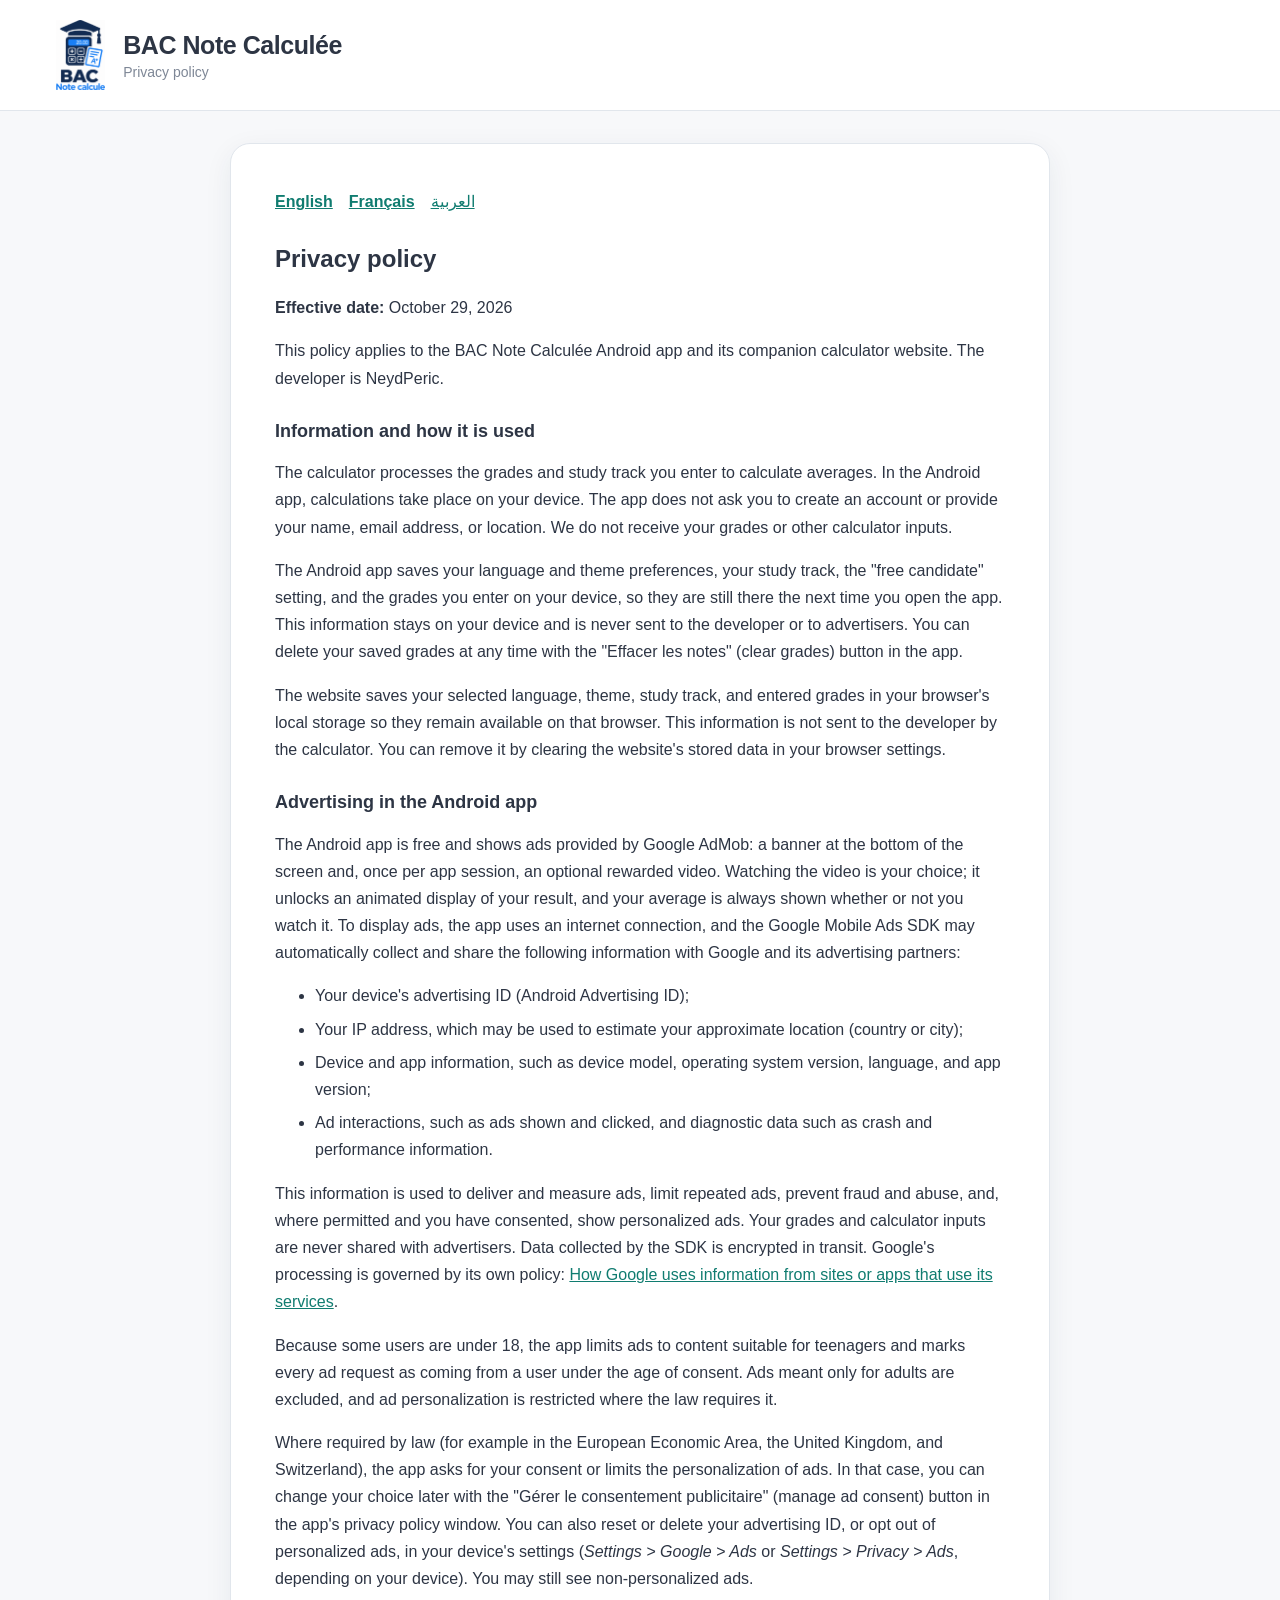
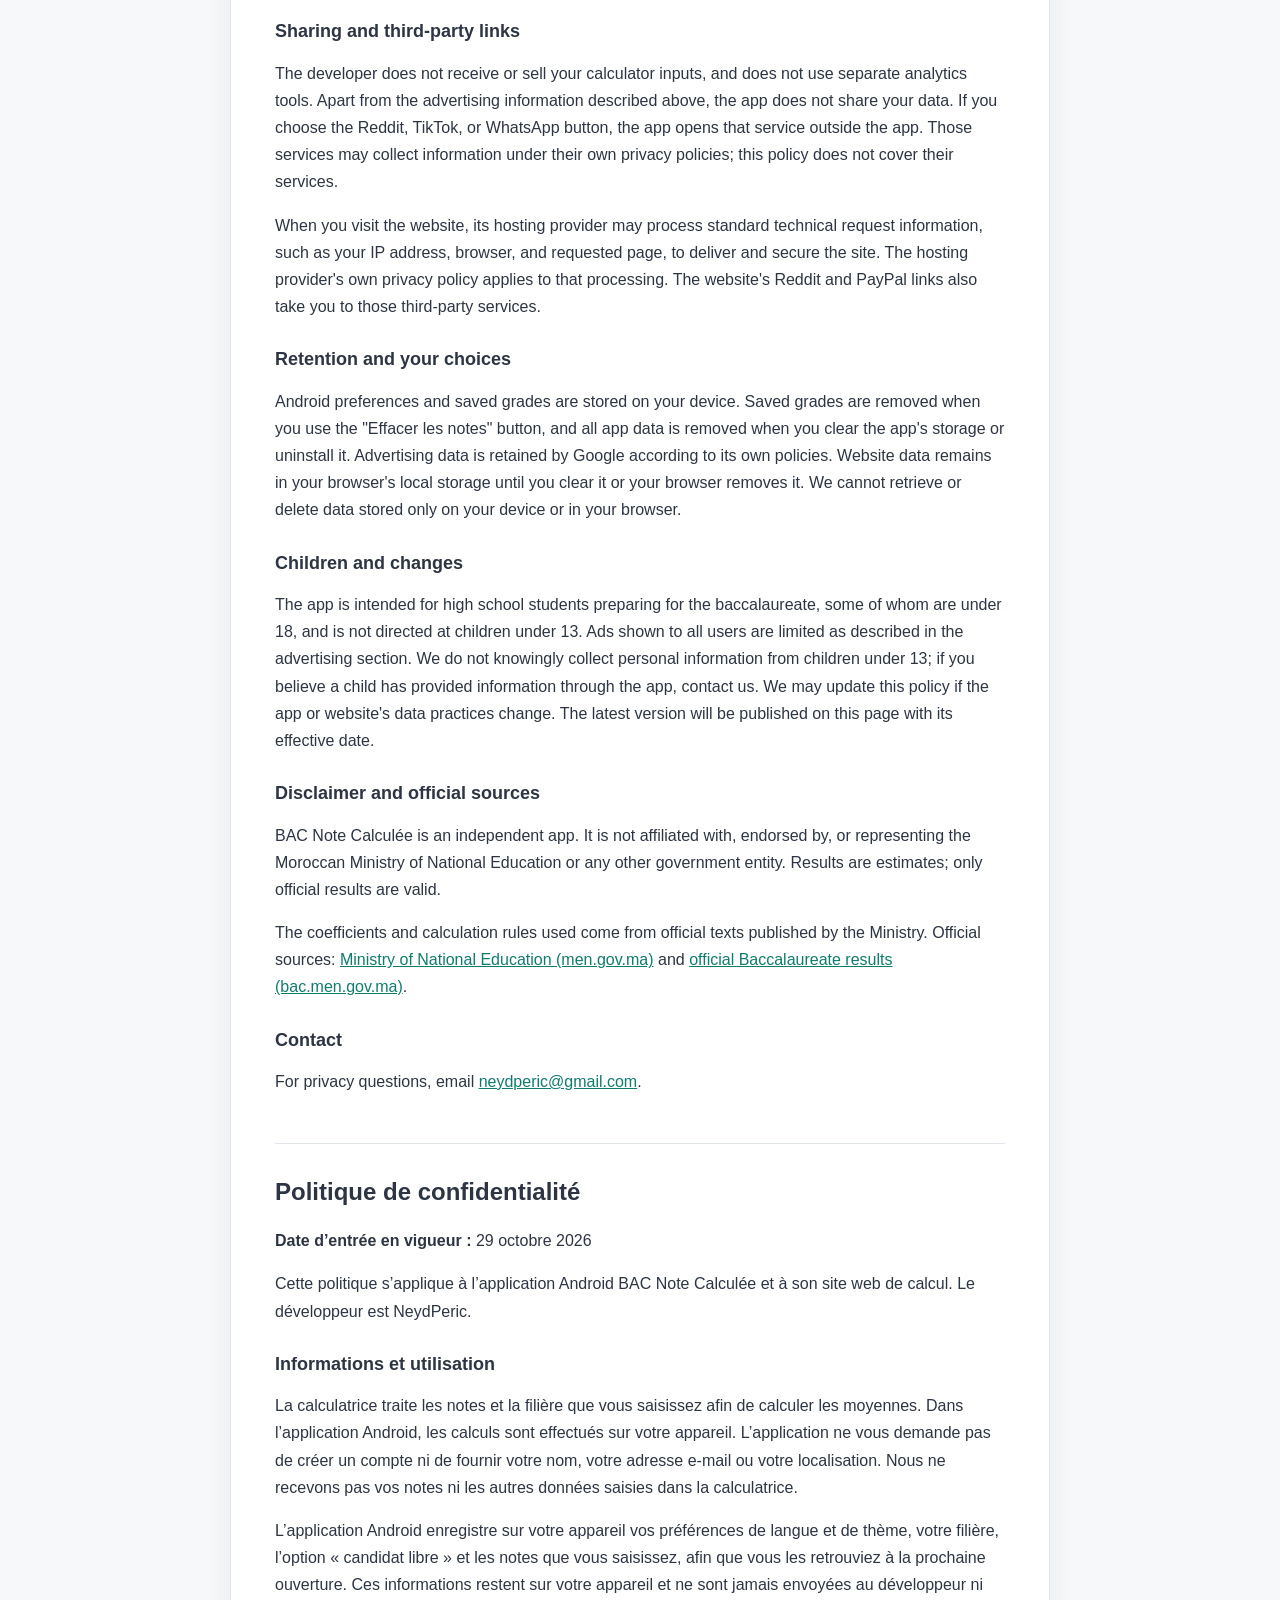
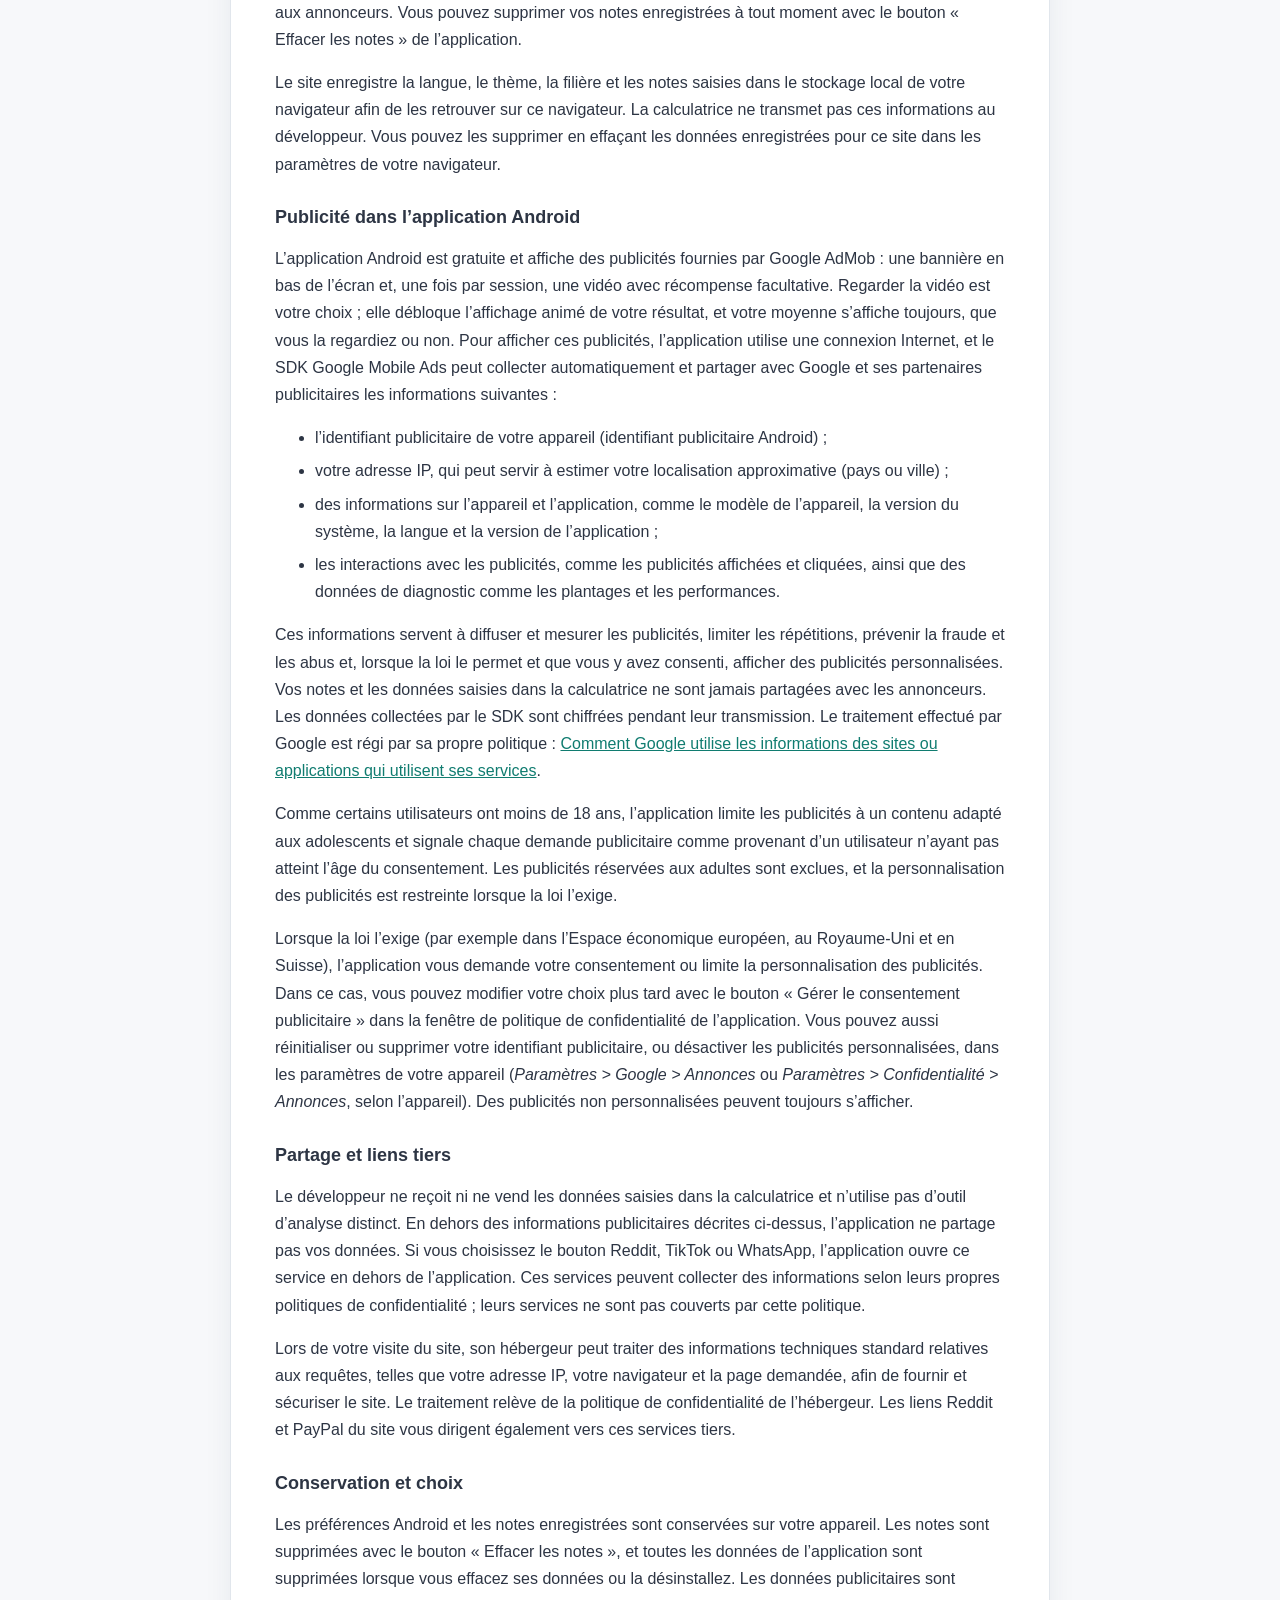
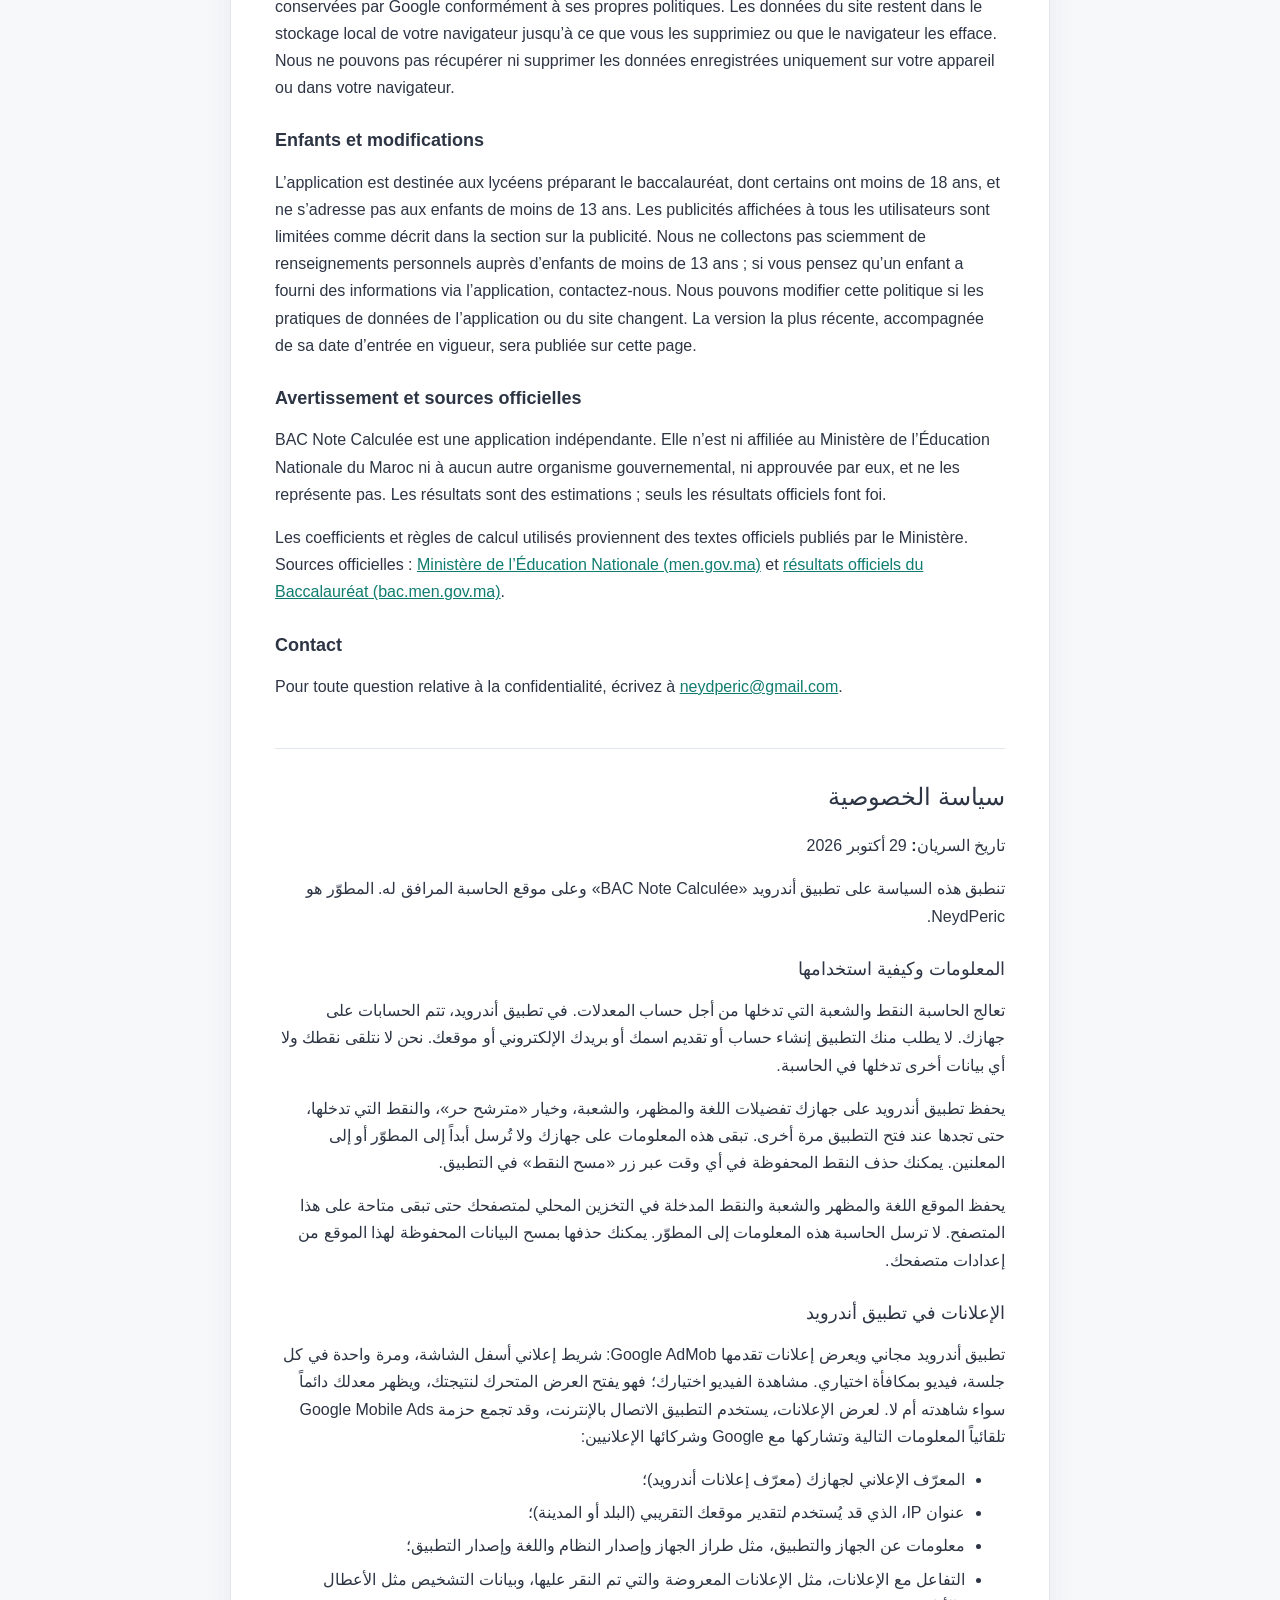
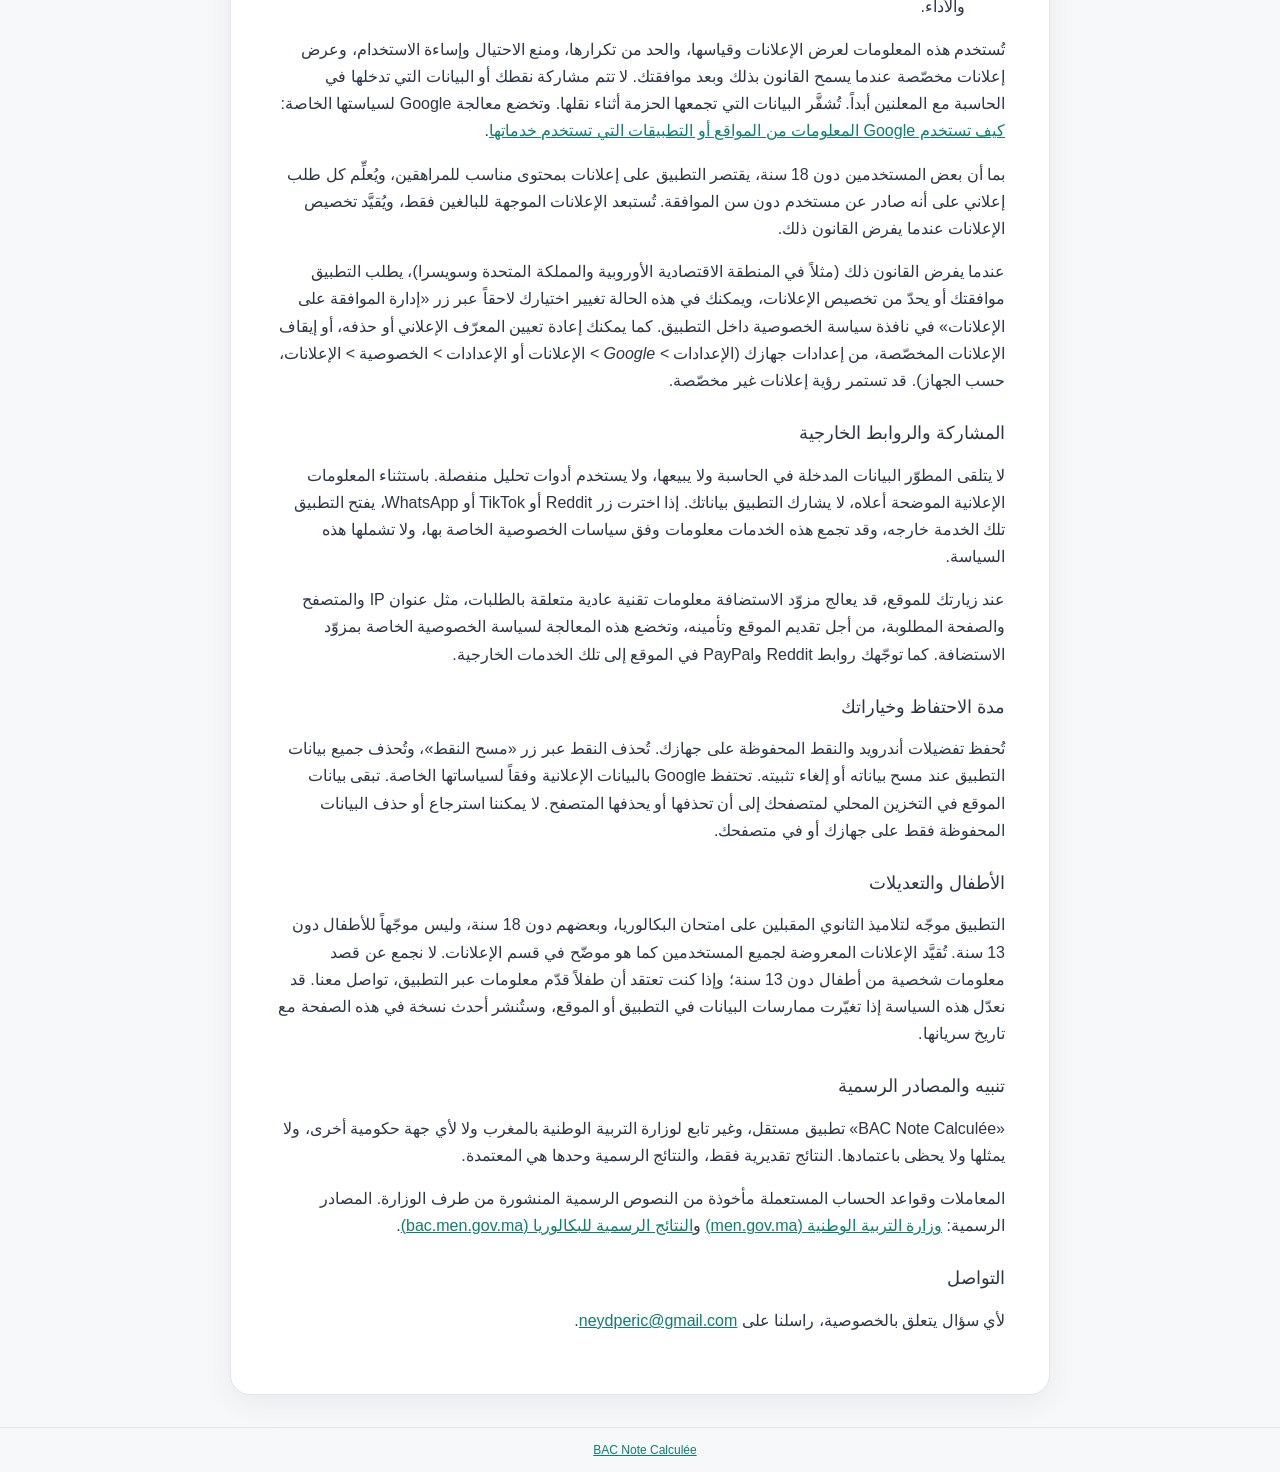
==== commit 411931e4: "Privacy policy: mention in-app ad consent button" ====
--- a/website/privacy-policy.html
+++ b/website/privacy-policy.html
@@ -48,7 +48,7 @@
         </ul>
         <p>This information is used to deliver and measure ads, limit repeated ads, prevent fraud and abuse, and, where permitted and you have consented, show personalized ads. Your grades and calculator inputs are never shared with advertisers. Data collected by the SDK is encrypted in transit. Google's processing is governed by its own policy: <a href="https://policies.google.com/technologies/partner-sites" rel="noopener">How Google uses information from sites or apps that use its services</a>.</p>
         <p>Because some users are under 18, the app limits ads to content suitable for teenagers and marks every ad request as coming from a user under the age of consent. Ads meant only for adults are excluded, and ad personalization is restricted where the law requires it.</p>
-        <p>Where required by law (for example in the European Economic Area, the United Kingdom, and Switzerland), the app asks for your consent or limits the personalization of ads. You can reset or delete your advertising ID, or opt out of personalized ads, in your device's settings (<em>Settings &gt; Google &gt; Ads</em> or <em>Settings &gt; Privacy &gt; Ads</em>, depending on your device). You may still see non-personalized ads.</p>
+        <p>Where required by law (for example in the European Economic Area, the United Kingdom, and Switzerland), the app asks for your consent or limits the personalization of ads. In that case, you can change your choice later with the "Gérer le consentement publicitaire" (manage ad consent) button in the app's privacy policy window. You can also reset or delete your advertising ID, or opt out of personalized ads, in your device's settings (<em>Settings &gt; Google &gt; Ads</em> or <em>Settings &gt; Privacy &gt; Ads</em>, depending on your device). You may still see non-personalized ads.</p>
 
         <h2>Sharing and third-party links</h2>
         <p>The developer does not receive or sell your calculator inputs, and does not use separate analytics tools. Apart from the advertising information described above, the app does not share your data. If you choose the Reddit, TikTok, or WhatsApp button, the app opens that service outside the app. Those services may collect information under their own privacy policies; this policy does not cover their services.</p>
@@ -88,7 +88,7 @@
         </ul>
         <p>Ces informations servent à diffuser et mesurer les publicités, limiter les répétitions, prévenir la fraude et les abus et, lorsque la loi le permet et que vous y avez consenti, afficher des publicités personnalisées. Vos notes et les données saisies dans la calculatrice ne sont jamais partagées avec les annonceurs. Les données collectées par le SDK sont chiffrées pendant leur transmission. Le traitement effectué par Google est régi par sa propre politique : <a href="https://policies.google.com/technologies/partner-sites?hl=fr" rel="noopener">Comment Google utilise les informations des sites ou applications qui utilisent ses services</a>.</p>
         <p>Comme certains utilisateurs ont moins de 18 ans, l’application limite les publicités à un contenu adapté aux adolescents et signale chaque demande publicitaire comme provenant d’un utilisateur n’ayant pas atteint l’âge du consentement. Les publicités réservées aux adultes sont exclues, et la personnalisation des publicités est restreinte lorsque la loi l’exige.</p>
-        <p>Lorsque la loi l’exige (par exemple dans l’Espace économique européen, au Royaume-Uni et en Suisse), l’application vous demande votre consentement ou limite la personnalisation des publicités. Vous pouvez réinitialiser ou supprimer votre identifiant publicitaire, ou désactiver les publicités personnalisées, dans les paramètres de votre appareil (<em>Paramètres &gt; Google &gt; Annonces</em> ou <em>Paramètres &gt; Confidentialité &gt; Annonces</em>, selon l’appareil). Des publicités non personnalisées peuvent toujours s’afficher.</p>
+        <p>Lorsque la loi l’exige (par exemple dans l’Espace économique européen, au Royaume-Uni et en Suisse), l’application vous demande votre consentement ou limite la personnalisation des publicités. Dans ce cas, vous pouvez modifier votre choix plus tard avec le bouton « Gérer le consentement publicitaire » dans la fenêtre de politique de confidentialité de l’application. Vous pouvez aussi réinitialiser ou supprimer votre identifiant publicitaire, ou désactiver les publicités personnalisées, dans les paramètres de votre appareil (<em>Paramètres &gt; Google &gt; Annonces</em> ou <em>Paramètres &gt; Confidentialité &gt; Annonces</em>, selon l’appareil). Des publicités non personnalisées peuvent toujours s’afficher.</p>
 
         <h2>Partage et liens tiers</h2>
         <p>Le développeur ne reçoit ni ne vend les données saisies dans la calculatrice et n’utilise pas d’outil d’analyse distinct. En dehors des informations publicitaires décrites ci-dessus, l’application ne partage pas vos données. Si vous choisissez le bouton Reddit, TikTok ou WhatsApp, l’application ouvre ce service en dehors de l’application. Ces services peuvent collecter des informations selon leurs propres politiques de confidentialité ; leurs services ne sont pas couverts par cette politique.</p>
@@ -128,7 +128,7 @@
         </ul>
         <p>تُستخدم هذه المعلومات لعرض الإعلانات وقياسها، والحد من تكرارها، ومنع الاحتيال وإساءة الاستخدام، وعرض إعلانات مخصّصة عندما يسمح القانون بذلك وبعد موافقتك. لا تتم مشاركة نقطك أو البيانات التي تدخلها في الحاسبة مع المعلنين أبداً. تُشفَّر البيانات التي تجمعها الحزمة أثناء نقلها. وتخضع معالجة Google لسياستها الخاصة: <a href="https://policies.google.com/technologies/partner-sites?hl=ar" rel="noopener">كيف تستخدم Google المعلومات من المواقع أو التطبيقات التي تستخدم خدماتها</a>.</p>
         <p>بما أن بعض المستخدمين دون 18 سنة، يقتصر التطبيق على إعلانات بمحتوى مناسب للمراهقين، ويُعلِّم كل طلب إعلاني على أنه صادر عن مستخدم دون سن الموافقة. تُستبعد الإعلانات الموجهة للبالغين فقط، ويُقيَّد تخصيص الإعلانات عندما يفرض القانون ذلك.</p>
-        <p>عندما يفرض القانون ذلك (مثلاً في المنطقة الاقتصادية الأوروبية والمملكة المتحدة وسويسرا)، يطلب التطبيق موافقتك أو يحدّ من تخصيص الإعلانات. يمكنك إعادة تعيين المعرّف الإعلاني أو حذفه، أو إيقاف الإعلانات المخصّصة، من إعدادات جهازك (<em>الإعدادات &gt; Google &gt; الإعلانات</em> أو <em>الإعدادات &gt; الخصوصية &gt; الإعلانات</em>، حسب الجهاز). قد تستمر رؤية إعلانات غير مخصّصة.</p>
+        <p>عندما يفرض القانون ذلك (مثلاً في المنطقة الاقتصادية الأوروبية والمملكة المتحدة وسويسرا)، يطلب التطبيق موافقتك أو يحدّ من تخصيص الإعلانات، ويمكنك في هذه الحالة تغيير اختيارك لاحقاً عبر زر «إدارة الموافقة على الإعلانات» في نافذة سياسة الخصوصية داخل التطبيق. كما يمكنك إعادة تعيين المعرّف الإعلاني أو حذفه، أو إيقاف الإعلانات المخصّصة، من إعدادات جهازك (<em>الإعدادات &gt; Google &gt; الإعلانات</em> أو <em>الإعدادات &gt; الخصوصية &gt; الإعلانات</em>، حسب الجهاز). قد تستمر رؤية إعلانات غير مخصّصة.</p>
 
         <h2>المشاركة والروابط الخارجية</h2>
         <p>لا يتلقى المطوّر البيانات المدخلة في الحاسبة ولا يبيعها، ولا يستخدم أدوات تحليل منفصلة. باستثناء المعلومات الإعلانية الموضحة أعلاه، لا يشارك التطبيق بياناتك. إذا اخترت زر Reddit أو TikTok أو WhatsApp، يفتح التطبيق تلك الخدمة خارجه، وقد تجمع هذه الخدمات معلومات وفق سياسات الخصوصية الخاصة بها، ولا تشملها هذه السياسة.</p>
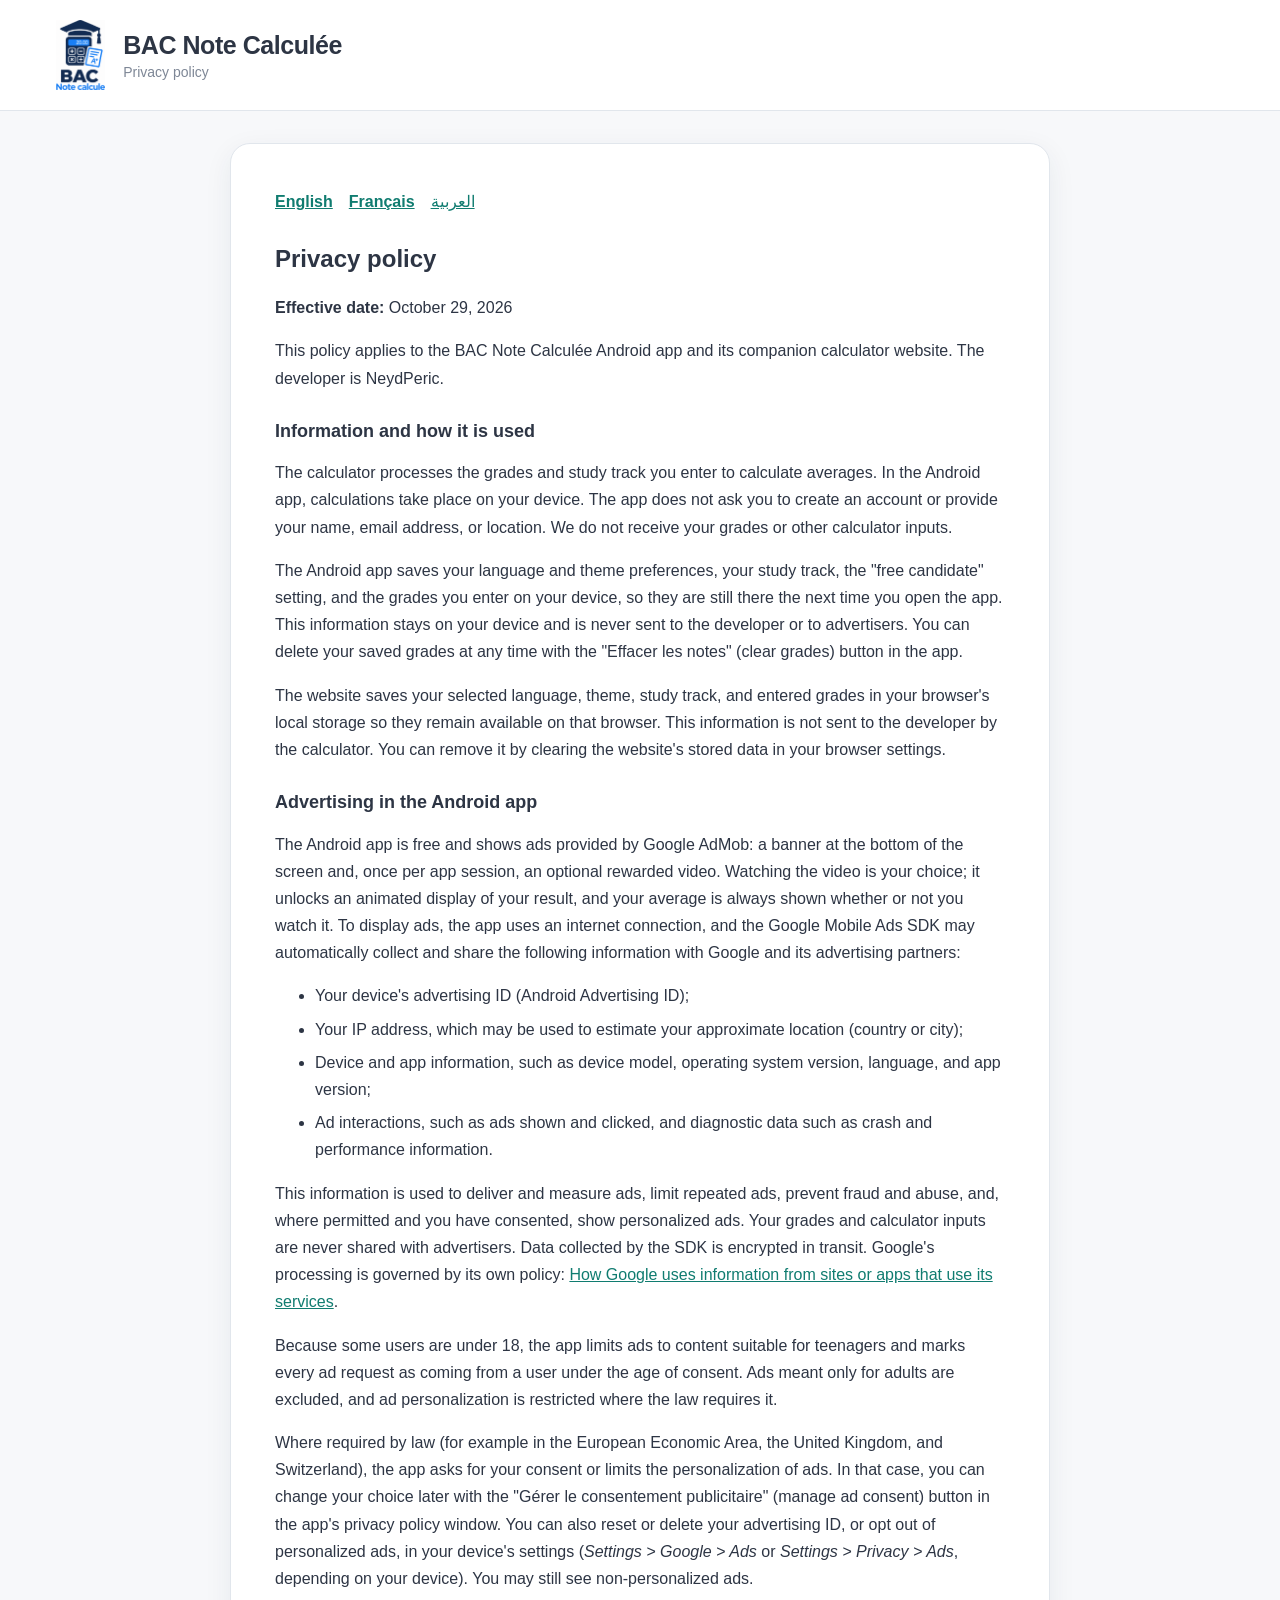
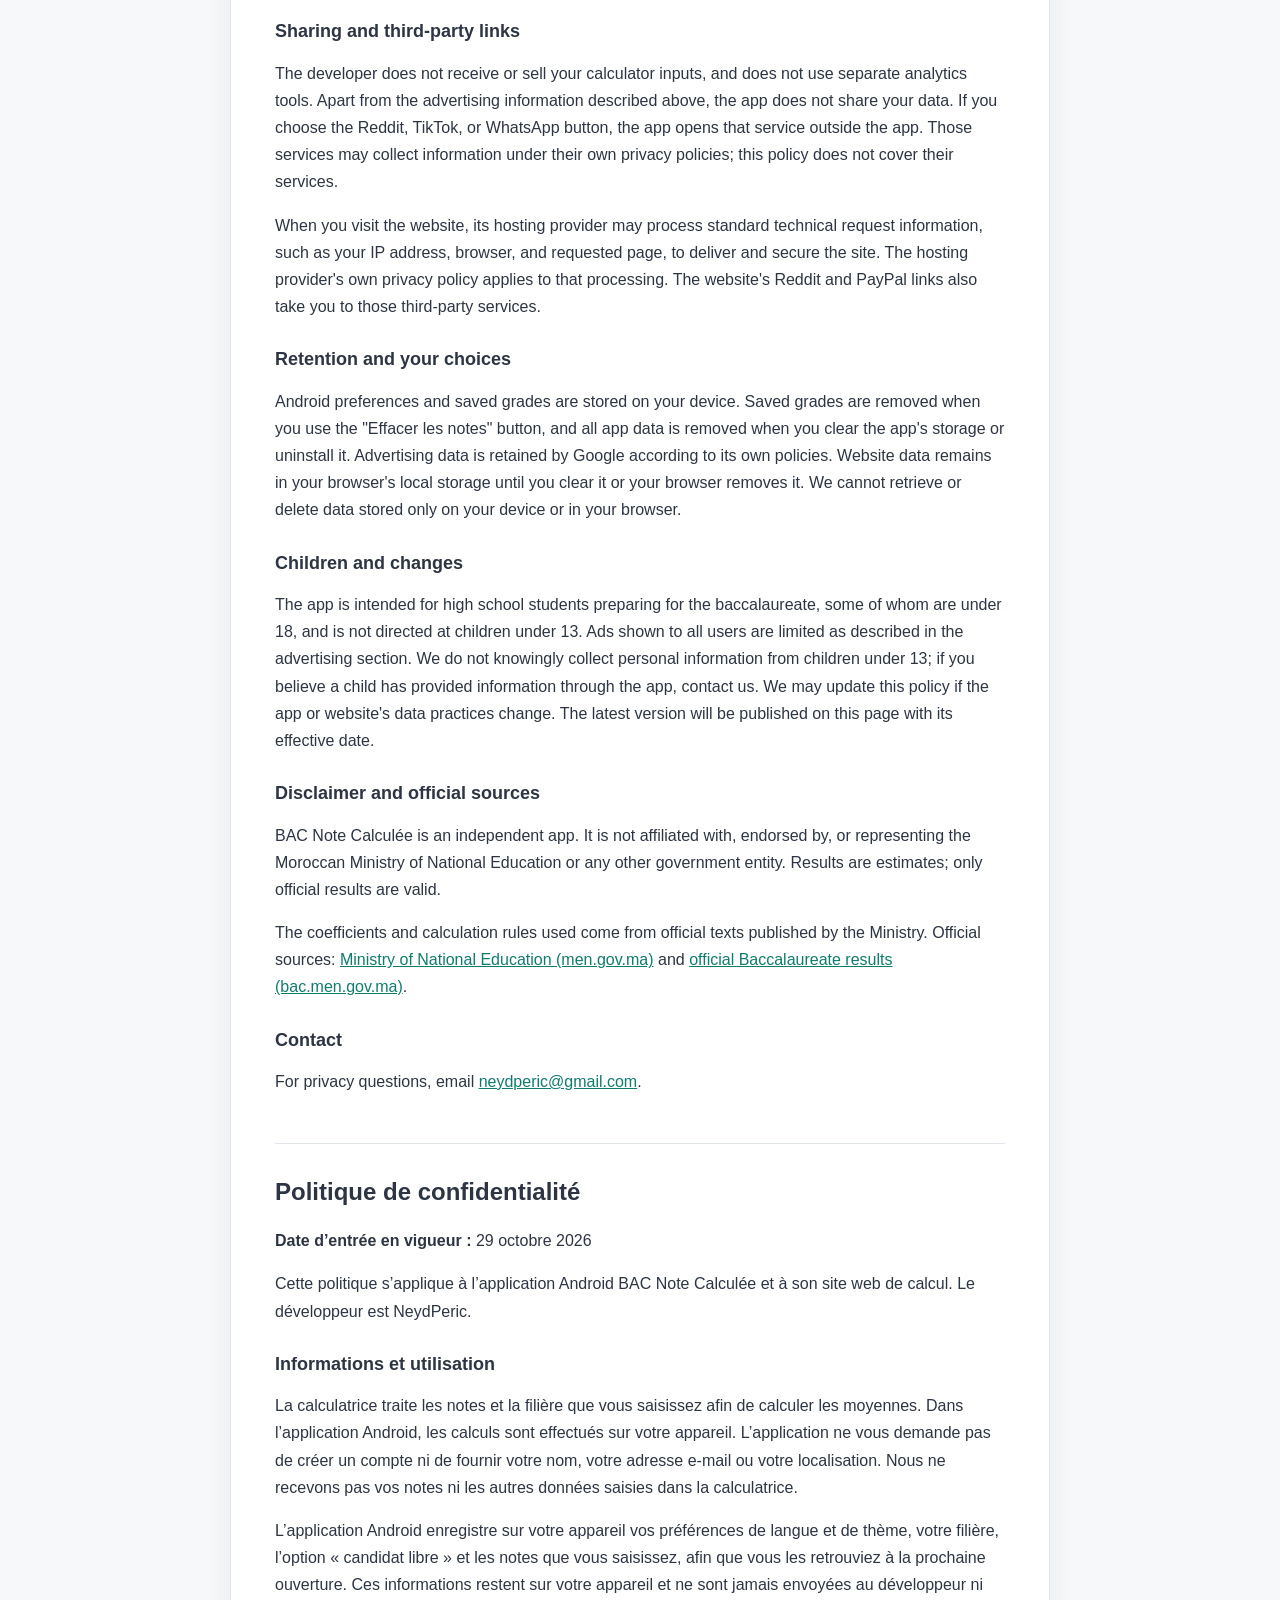
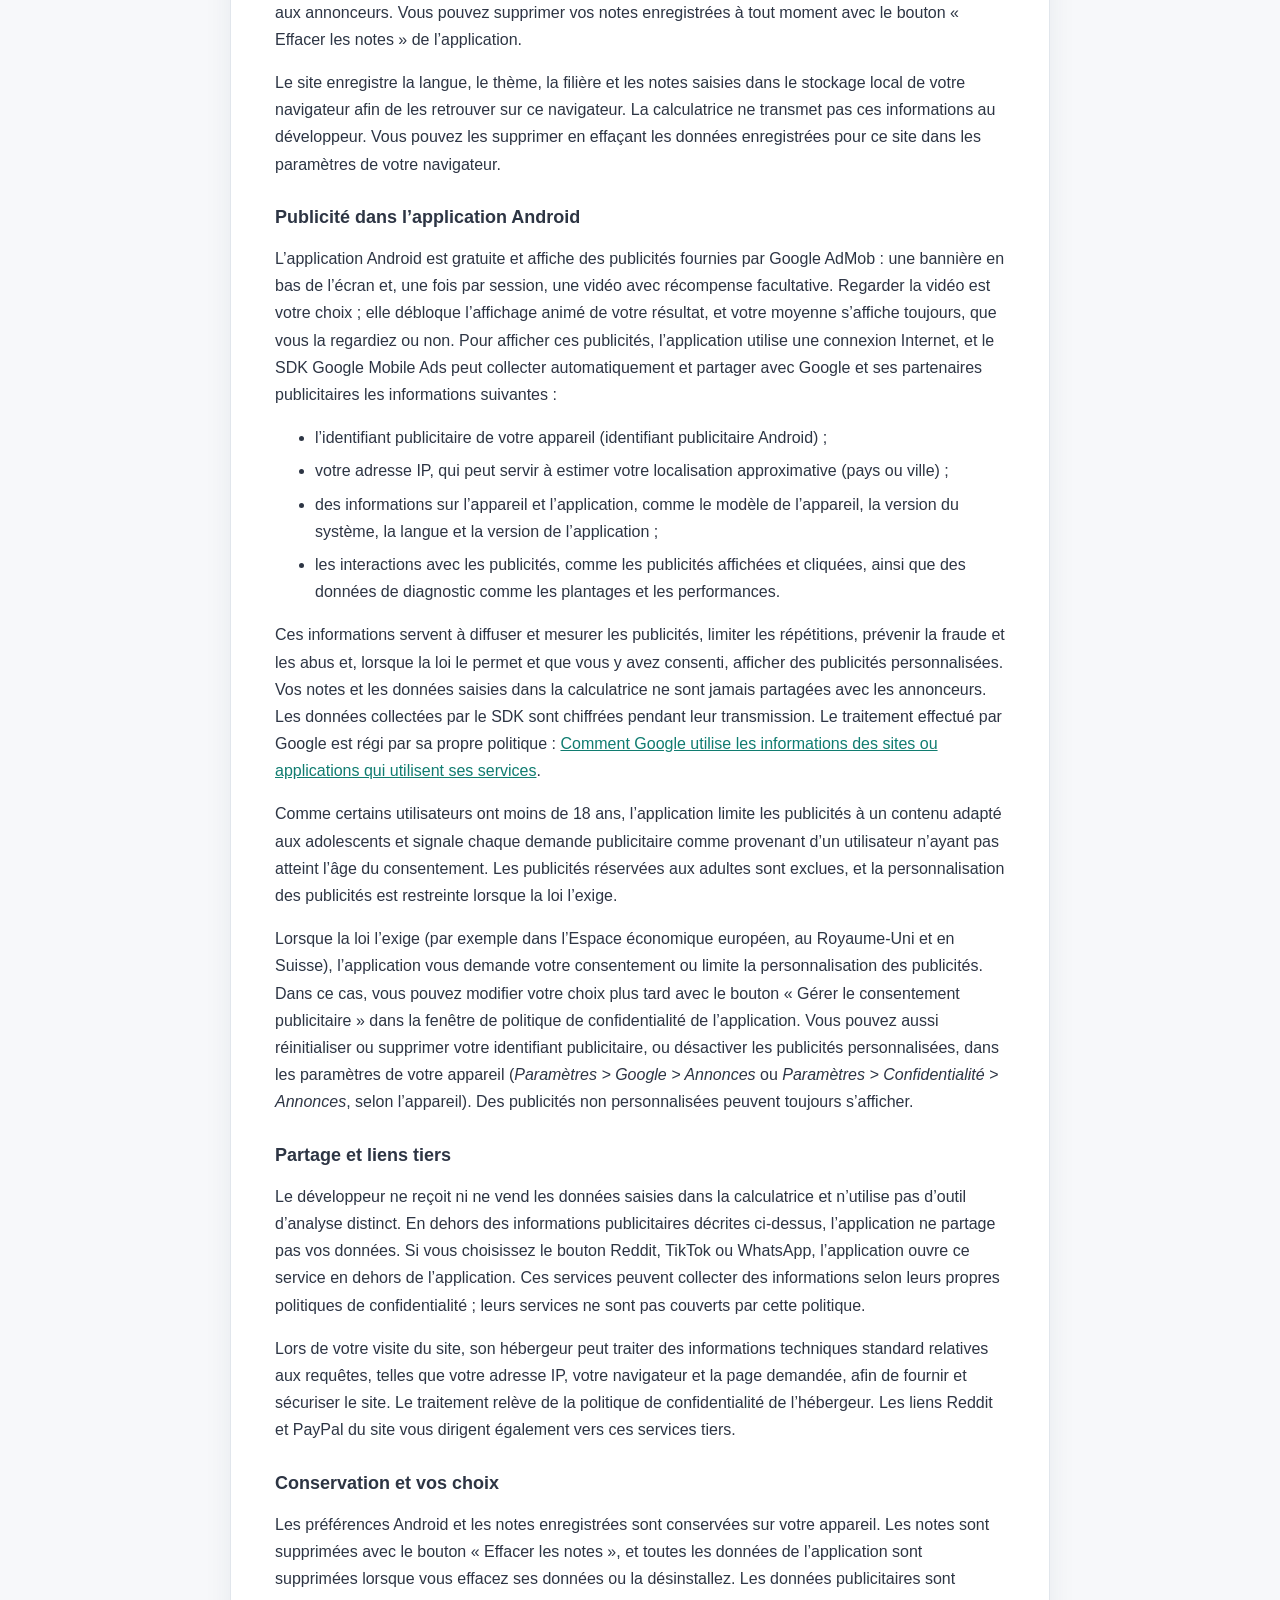
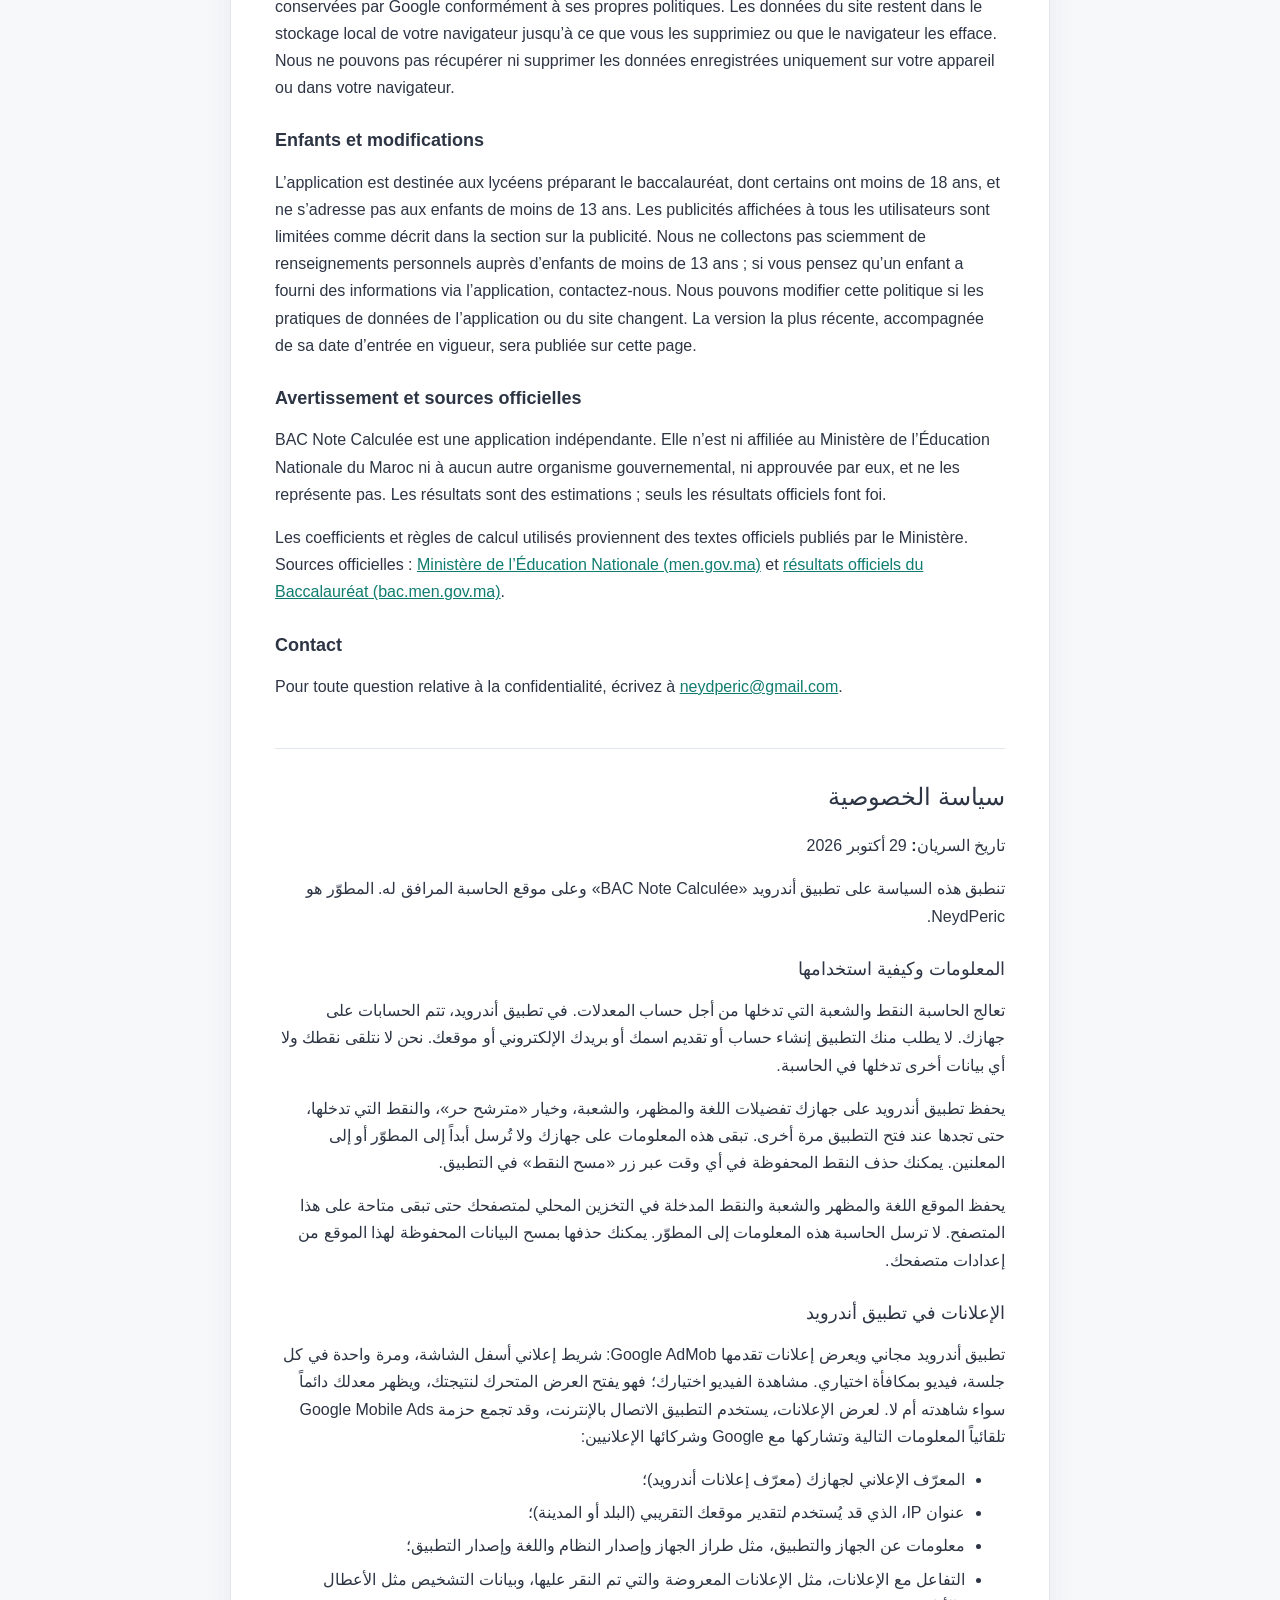
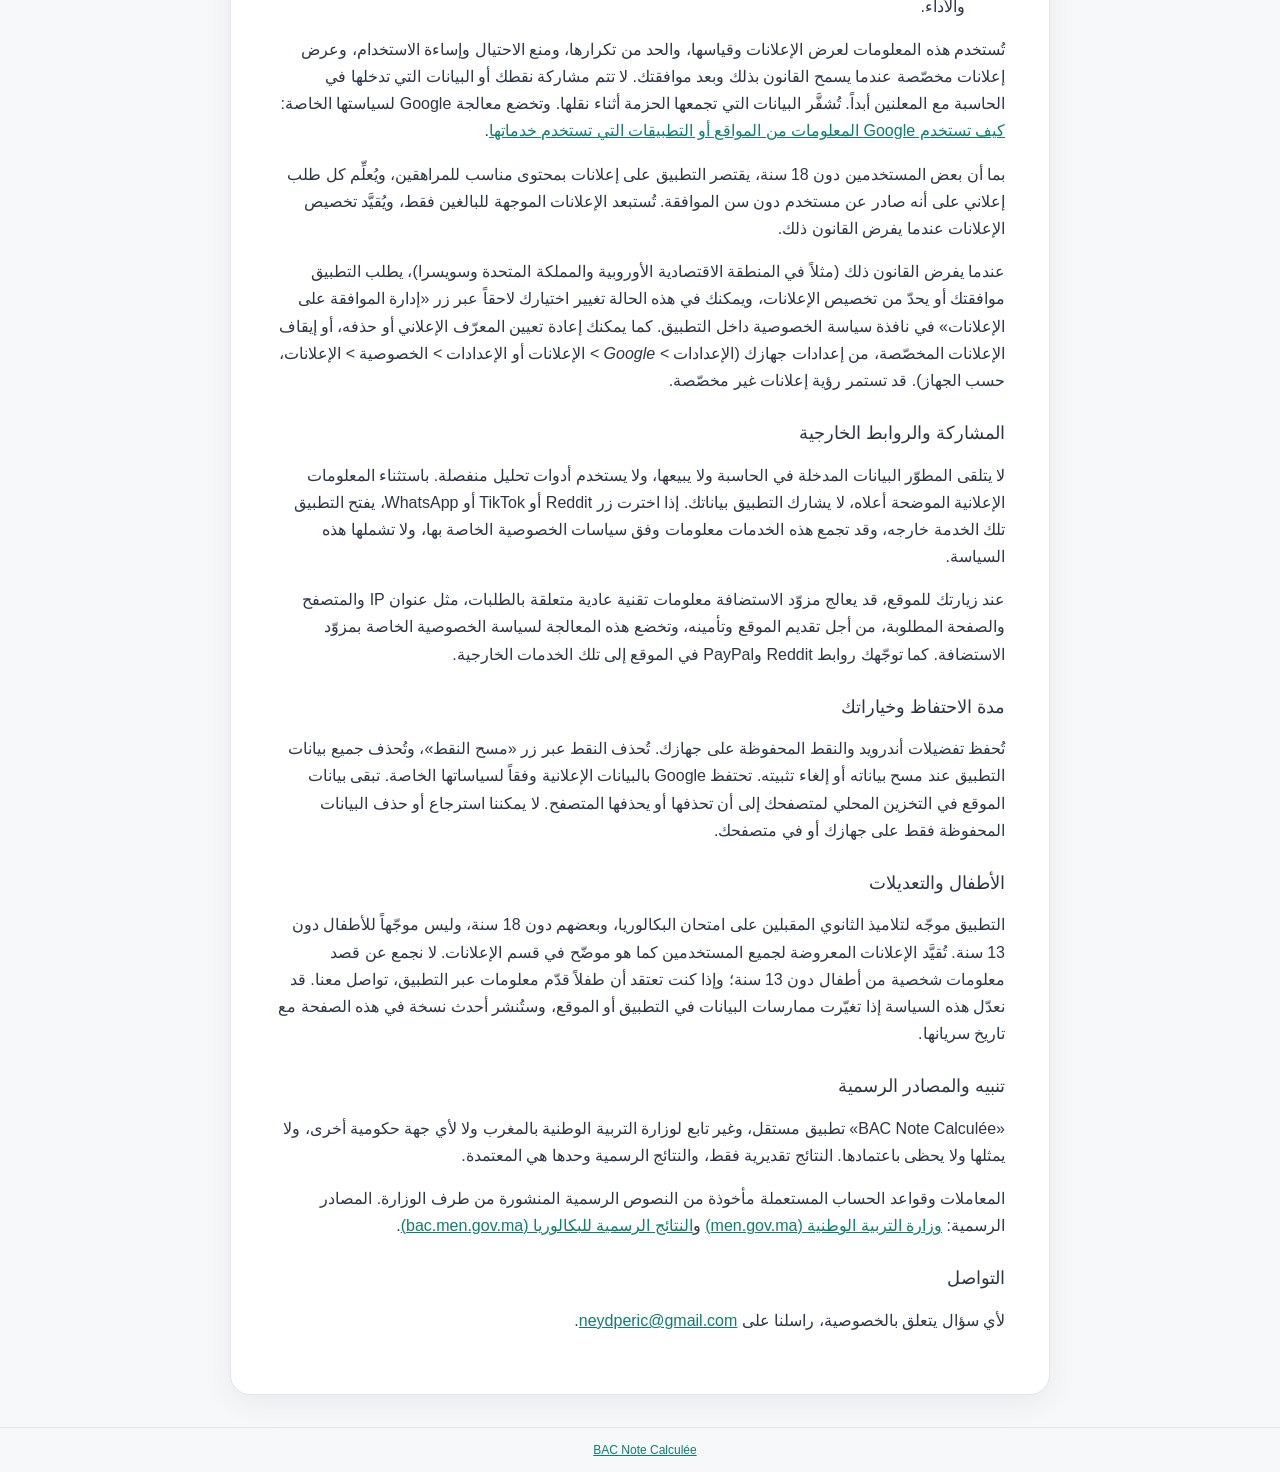
==== commit fae20980: "Conservation et vos choix" ====
--- a/website/privacy-policy.html
+++ b/website/privacy-policy.html
@@ -94,7 +94,7 @@
         <p>Le développeur ne reçoit ni ne vend les données saisies dans la calculatrice et n’utilise pas d’outil d’analyse distinct. En dehors des informations publicitaires décrites ci-dessus, l’application ne partage pas vos données. Si vous choisissez le bouton Reddit, TikTok ou WhatsApp, l’application ouvre ce service en dehors de l’application. Ces services peuvent collecter des informations selon leurs propres politiques de confidentialité ; leurs services ne sont pas couverts par cette politique.</p>
         <p>Lors de votre visite du site, son hébergeur peut traiter des informations techniques standard relatives aux requêtes, telles que votre adresse IP, votre navigateur et la page demandée, afin de fournir et sécuriser le site. Le traitement relève de la politique de confidentialité de l’hébergeur. Les liens Reddit et PayPal du site vous dirigent également vers ces services tiers.</p>
 
-        <h2>Conservation et choix</h2>
+        <h2>Conservation et vos choix</h2>
         <p>Les préférences Android et les notes enregistrées sont conservées sur votre appareil. Les notes sont supprimées avec le bouton « Effacer les notes », et toutes les données de l’application sont supprimées lorsque vous effacez ses données ou la désinstallez. Les données publicitaires sont conservées par Google conformément à ses propres politiques. Les données du site restent dans le stockage local de votre navigateur jusqu’à ce que vous les supprimiez ou que le navigateur les efface. Nous ne pouvons pas récupérer ni supprimer les données enregistrées uniquement sur votre appareil ou dans votre navigateur.</p>
 
         <h2>Enfants et modifications</h2>
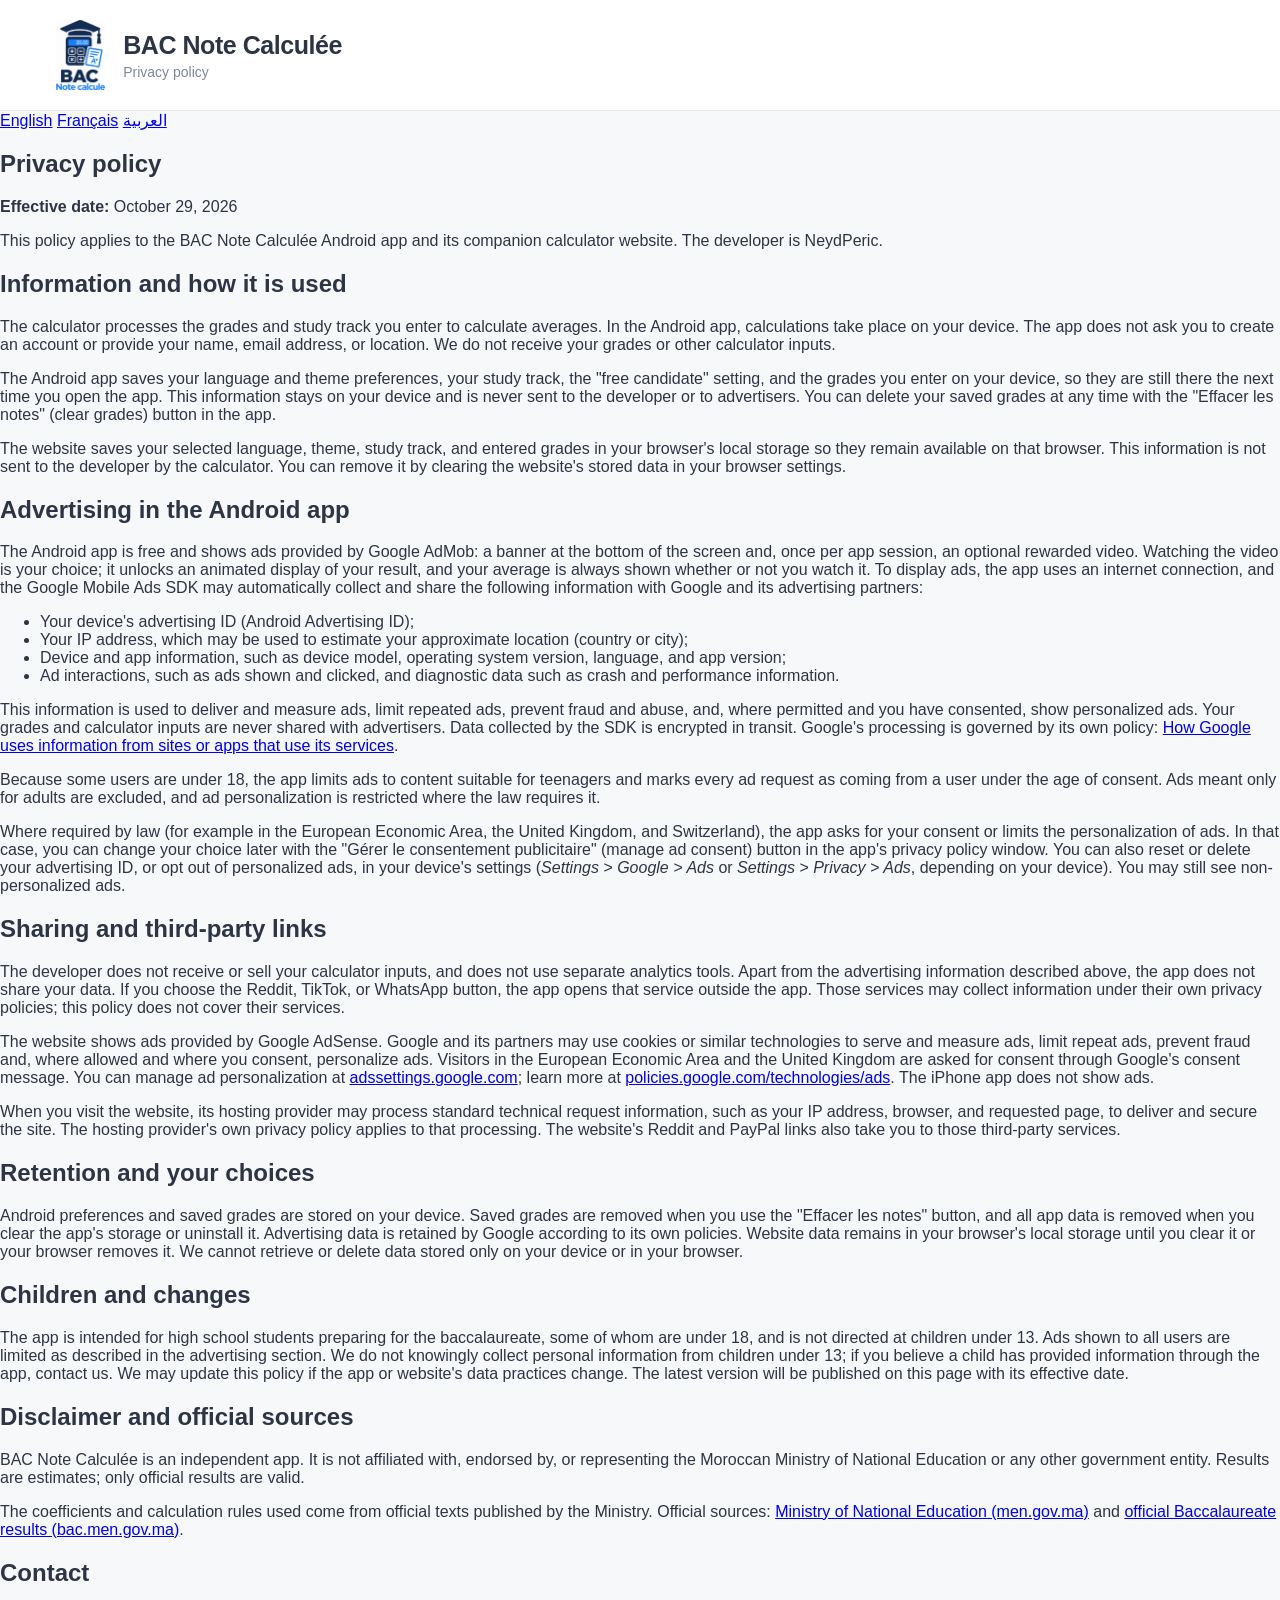
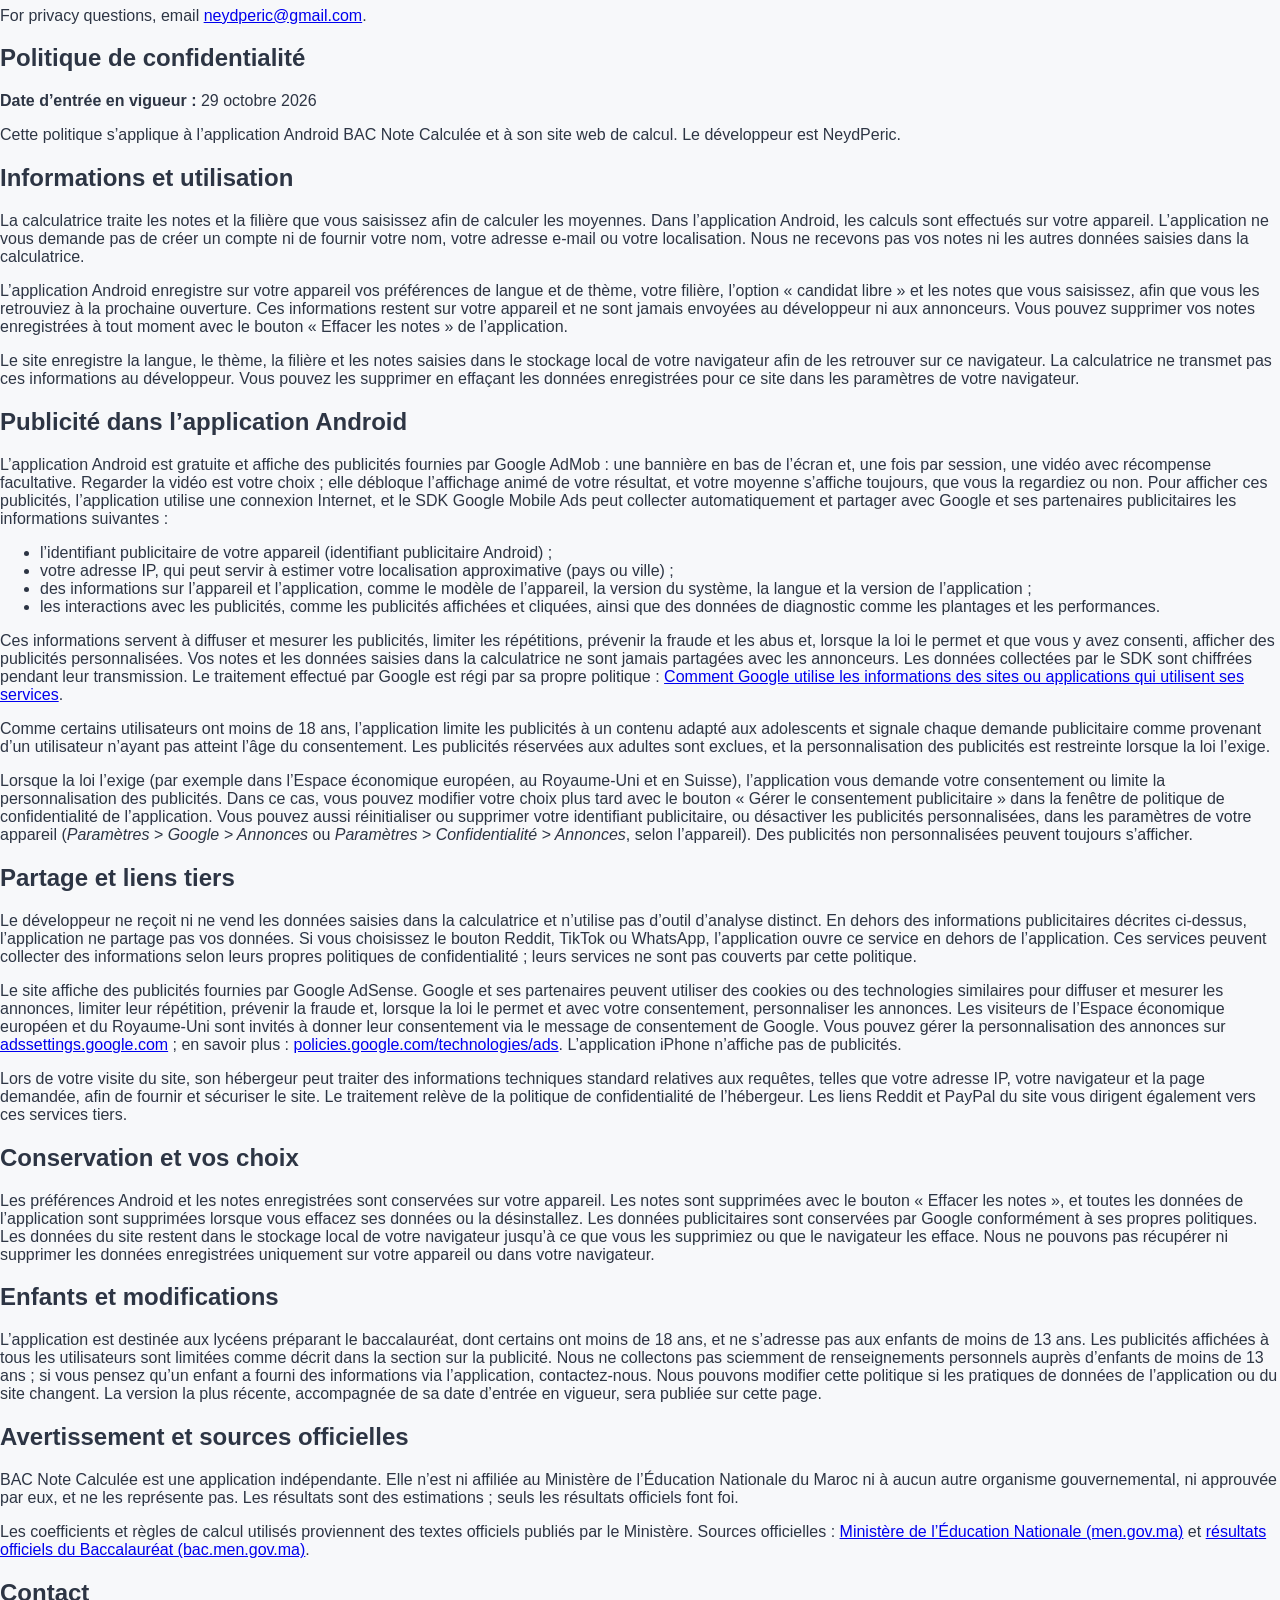
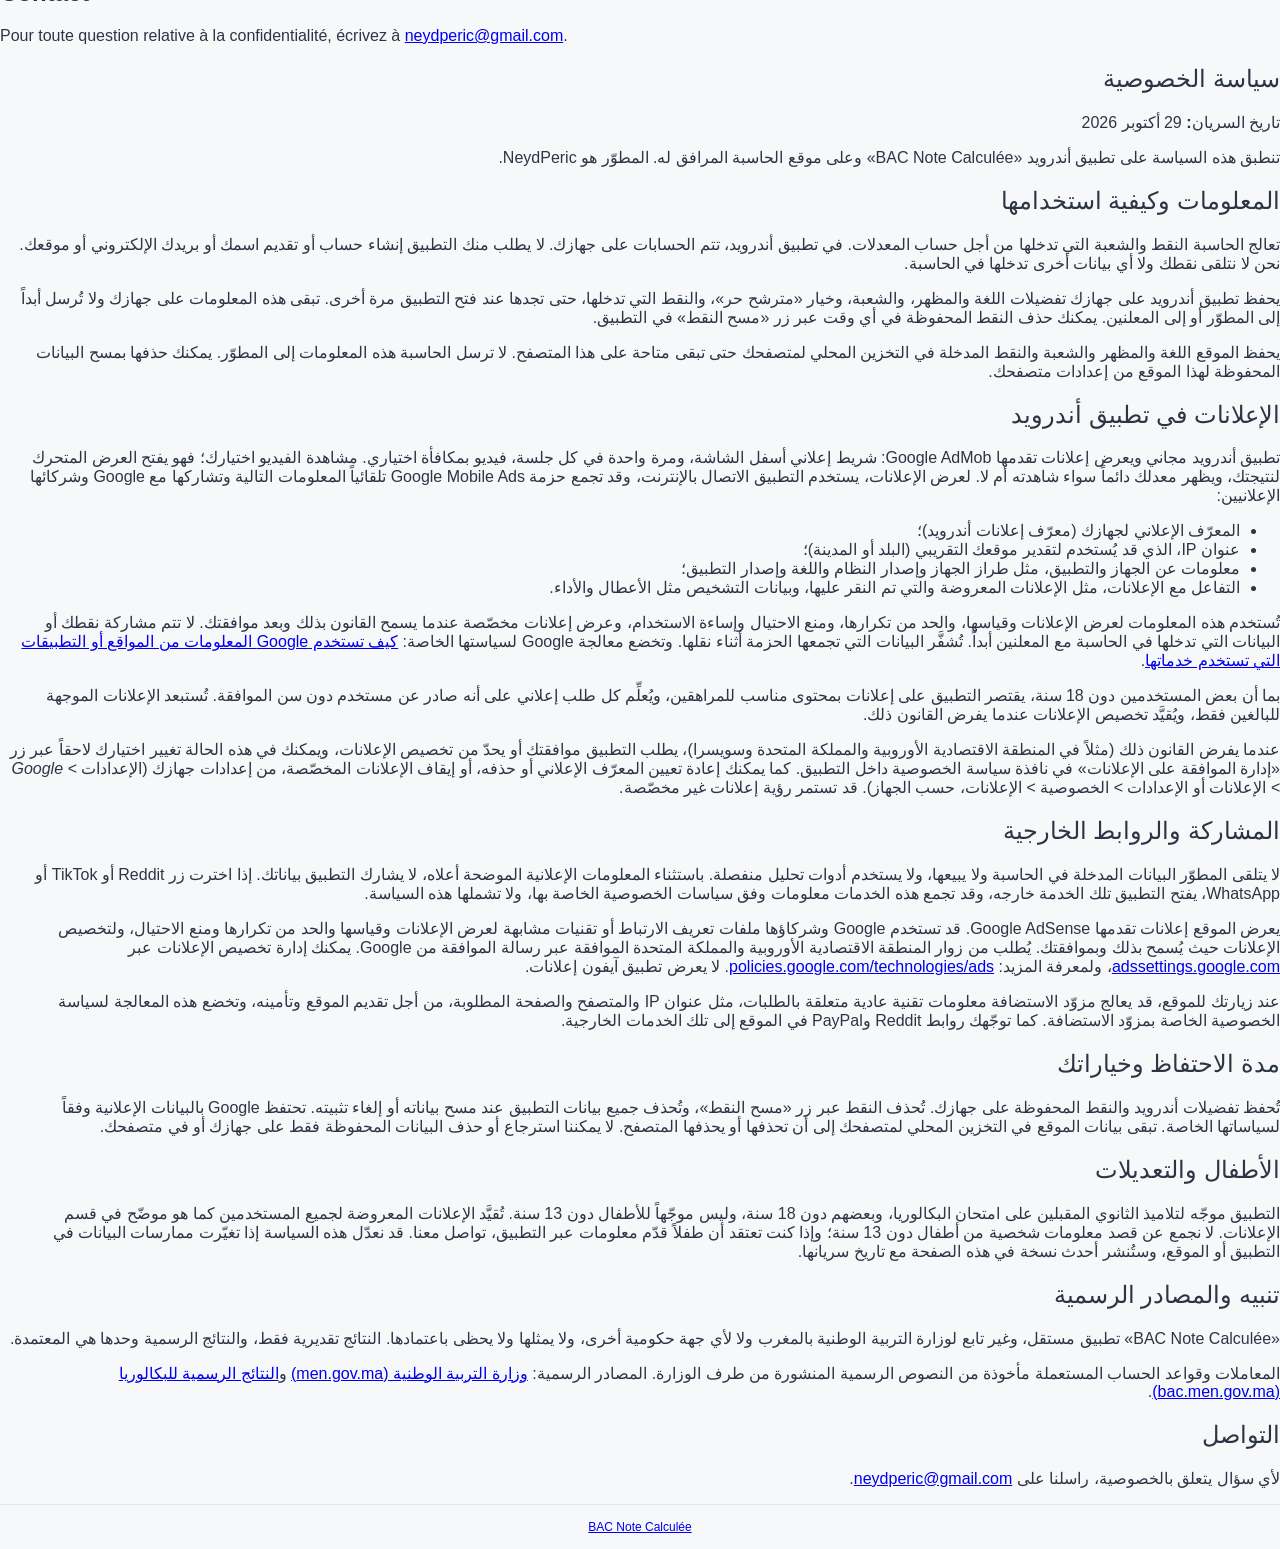
==== commit cc67fe55: "Website: English, 7 tracks, free candidate, social icons, AdSense, privacy" ====
--- a/website/privacy-policy.html
+++ b/website/privacy-policy.html
@@ -52,6 +52,7 @@
 
         <h2>Sharing and third-party links</h2>
         <p>The developer does not receive or sell your calculator inputs, and does not use separate analytics tools. Apart from the advertising information described above, the app does not share your data. If you choose the Reddit, TikTok, or WhatsApp button, the app opens that service outside the app. Those services may collect information under their own privacy policies; this policy does not cover their services.</p>
+        <p>The website shows ads provided by Google AdSense. Google and its partners may use cookies or similar technologies to serve and measure ads, limit repeat ads, prevent fraud and, where allowed and where you consent, personalize ads. Visitors in the European Economic Area and the United Kingdom are asked for consent through Google's consent message. You can manage ad personalization at <a href="https://adssettings.google.com">adssettings.google.com</a>; learn more at <a href="https://policies.google.com/technologies/ads">policies.google.com/technologies/ads</a>. The iPhone app does not show ads.</p>
         <p>When you visit the website, its hosting provider may process standard technical request information, such as your IP address, browser, and requested page, to deliver and secure the site. The hosting provider's own privacy policy applies to that processing. The website's Reddit and PayPal links also take you to those third-party services.</p>
 
         <h2>Retention and your choices</h2>
@@ -92,6 +93,7 @@
 
         <h2>Partage et liens tiers</h2>
         <p>Le développeur ne reçoit ni ne vend les données saisies dans la calculatrice et n’utilise pas d’outil d’analyse distinct. En dehors des informations publicitaires décrites ci-dessus, l’application ne partage pas vos données. Si vous choisissez le bouton Reddit, TikTok ou WhatsApp, l’application ouvre ce service en dehors de l’application. Ces services peuvent collecter des informations selon leurs propres politiques de confidentialité ; leurs services ne sont pas couverts par cette politique.</p>
+        <p>Le site affiche des publicités fournies par Google AdSense. Google et ses partenaires peuvent utiliser des cookies ou des technologies similaires pour diffuser et mesurer les annonces, limiter leur répétition, prévenir la fraude et, lorsque la loi le permet et avec votre consentement, personnaliser les annonces. Les visiteurs de l’Espace économique européen et du Royaume-Uni sont invités à donner leur consentement via le message de consentement de Google. Vous pouvez gérer la personnalisation des annonces sur <a href="https://adssettings.google.com">adssettings.google.com</a> ; en savoir plus : <a href="https://policies.google.com/technologies/ads">policies.google.com/technologies/ads</a>. L’application iPhone n’affiche pas de publicités.</p>
         <p>Lors de votre visite du site, son hébergeur peut traiter des informations techniques standard relatives aux requêtes, telles que votre adresse IP, votre navigateur et la page demandée, afin de fournir et sécuriser le site. Le traitement relève de la politique de confidentialité de l’hébergeur. Les liens Reddit et PayPal du site vous dirigent également vers ces services tiers.</p>
 
         <h2>Conservation et vos choix</h2>
@@ -132,6 +134,7 @@
 
         <h2>المشاركة والروابط الخارجية</h2>
         <p>لا يتلقى المطوّر البيانات المدخلة في الحاسبة ولا يبيعها، ولا يستخدم أدوات تحليل منفصلة. باستثناء المعلومات الإعلانية الموضحة أعلاه، لا يشارك التطبيق بياناتك. إذا اخترت زر Reddit أو TikTok أو WhatsApp، يفتح التطبيق تلك الخدمة خارجه، وقد تجمع هذه الخدمات معلومات وفق سياسات الخصوصية الخاصة بها، ولا تشملها هذه السياسة.</p>
+        <p>يعرض الموقع إعلانات تقدمها Google AdSense. قد تستخدم Google وشركاؤها ملفات تعريف الارتباط أو تقنيات مشابهة لعرض الإعلانات وقياسها والحد من تكرارها ومنع الاحتيال، ولتخصيص الإعلانات حيث يُسمح بذلك وبموافقتك. يُطلب من زوار المنطقة الاقتصادية الأوروبية والمملكة المتحدة الموافقة عبر رسالة الموافقة من Google. يمكنك إدارة تخصيص الإعلانات عبر <a href="https://adssettings.google.com">adssettings.google.com</a>، ولمعرفة المزيد: <a href="https://policies.google.com/technologies/ads">policies.google.com/technologies/ads</a>. لا يعرض تطبيق آيفون إعلانات.</p>
         <p>عند زيارتك للموقع، قد يعالج مزوّد الاستضافة معلومات تقنية عادية متعلقة بالطلبات، مثل عنوان IP والمتصفح والصفحة المطلوبة، من أجل تقديم الموقع وتأمينه، وتخضع هذه المعالجة لسياسة الخصوصية الخاصة بمزوّد الاستضافة. كما توجّهك روابط Reddit وPayPal في الموقع إلى تلك الخدمات الخارجية.</p>
 
         <h2>مدة الاحتفاظ وخياراتك</h2>
--- a/website/styles.css
+++ b/website/styles.css
@@ -58,32 +58,6 @@
 
 .app-shell { min-height: 100vh; display: flex; flex-direction: column; }
 
-.privacy-content {
-  width: min(100% - 32px, 820px);
-  margin: 32px auto;
-  padding: clamp(20px, 5vw, 44px);
-  border: 1px solid var(--border);
-  border-radius: 20px;
-  background: var(--surface);
-  box-shadow: var(--shadow);
-  line-height: 1.7;
-}
-
-.privacy-content article + article {
-  margin-top: 48px;
-  padding-top: 32px;
-  border-top: 1px solid var(--border);
-}
-
-.privacy-content h1, .privacy-content h2 { line-height: 1.3; }
-.privacy-content h1 { margin-top: 0; }
-.privacy-content h2 { margin-top: 28px; font-size: 18px; }
-.privacy-content p, .privacy-content li { color: var(--text); }
-.privacy-content li + li { margin-top: 6px; }
-.privacy-content a { color: var(--teal-strong); }
-.privacy-languages { display: flex; flex-wrap: wrap; gap: 16px; margin-bottom: 28px; }
-.privacy-languages a { font-weight: 700; }
-
 .topbar {
   display: flex;
   align-items: center;
@@ -292,7 +266,6 @@
 .formula-note { margin: 12px 4px 0; color: var(--muted); font-size: 12px; text-align: center; line-height: 1.6; }
 .regional-card { max-width: 790px; margin: 0 auto; }
 .site-footer { padding: 15px 24px; border-top: 1px solid var(--border); color: var(--muted); font-size: 12px; text-align: center; }
-.site-footer a { display: inline-block; margin-inline-start: 10px; color: var(--teal-strong); }
 
 .result-dialog {
   width: min(430px, calc(100% - 32px));
@@ -390,3 +363,17 @@
 @media (prefers-reduced-motion: reduce) {
   *, *::before, *::after { scroll-behavior: auto !important; animation-duration: .01ms !important; animation-iteration-count: 1 !important; transition-duration: .01ms !important; }
 }
+
+.switch-row { display: flex; align-items: center; gap: 10px; margin: 14px 0 4px; font-size: 14px; cursor: pointer; }
+.switch-row input { width: 20px; height: 20px; accent-color: var(--teal); flex: none; }
+.track-chip { display: inline-block; margin: 0 0 8px; padding: 6px 10px; border-radius: 8px; background: var(--chip); color: var(--muted); font-size: 12px; }
+
+.icon-link { width: 46px; min-height: 46px; display: inline-flex; align-items: center; justify-content: center; border-radius: 13px; text-decoration: none; transition: transform 130ms ease, filter 130ms ease; }
+.icon-link:hover { filter: brightness(1.12); transform: translateY(-1px); }
+.icon-link svg { width: 22px; height: 22px; }
+.tiktok-button { background: #121212; }
+.whatsapp-button { background: #25d366; }
+.footer-link { color: inherit; text-decoration: underline; }
+@media (max-width: 520px) { .icon-link { width: 42px; min-height: 42px; } }
+
+.icon-link.reddit-button img { width: 24px; height: 24px; object-fit: contain; }
